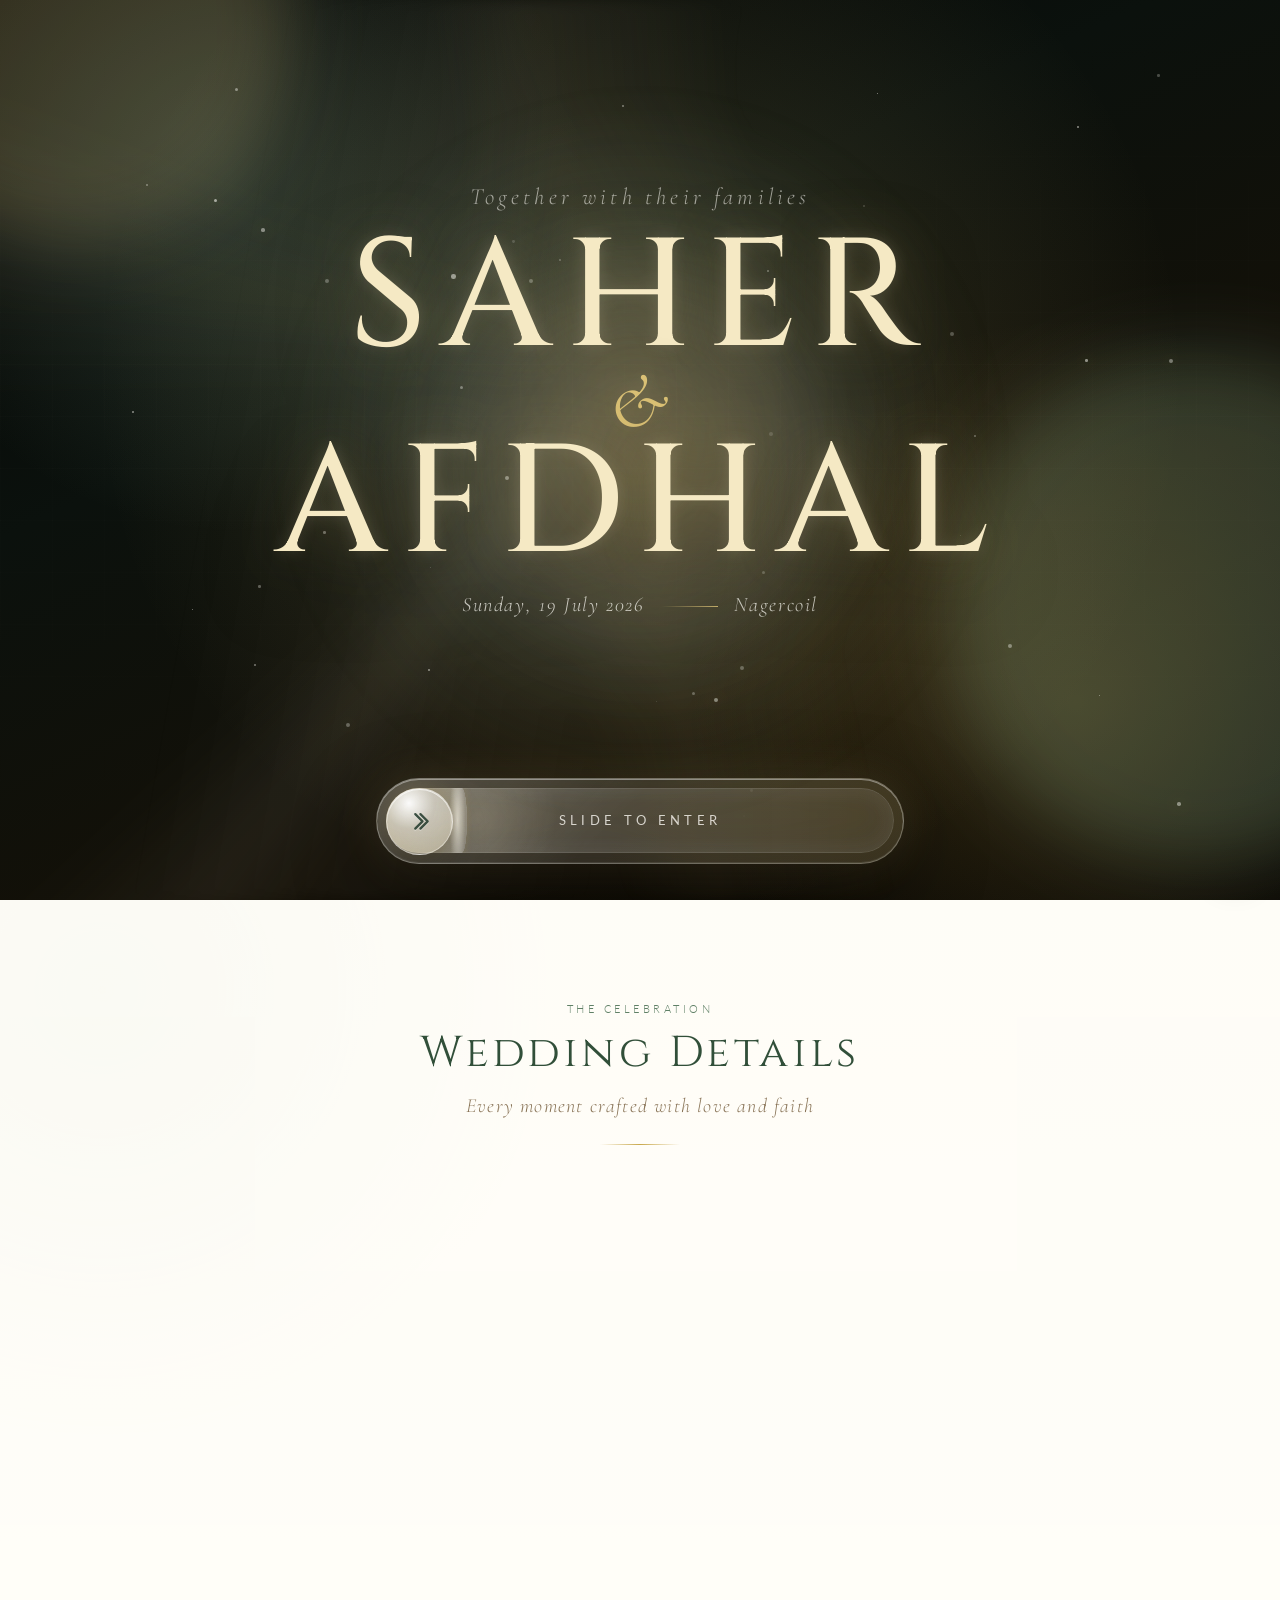
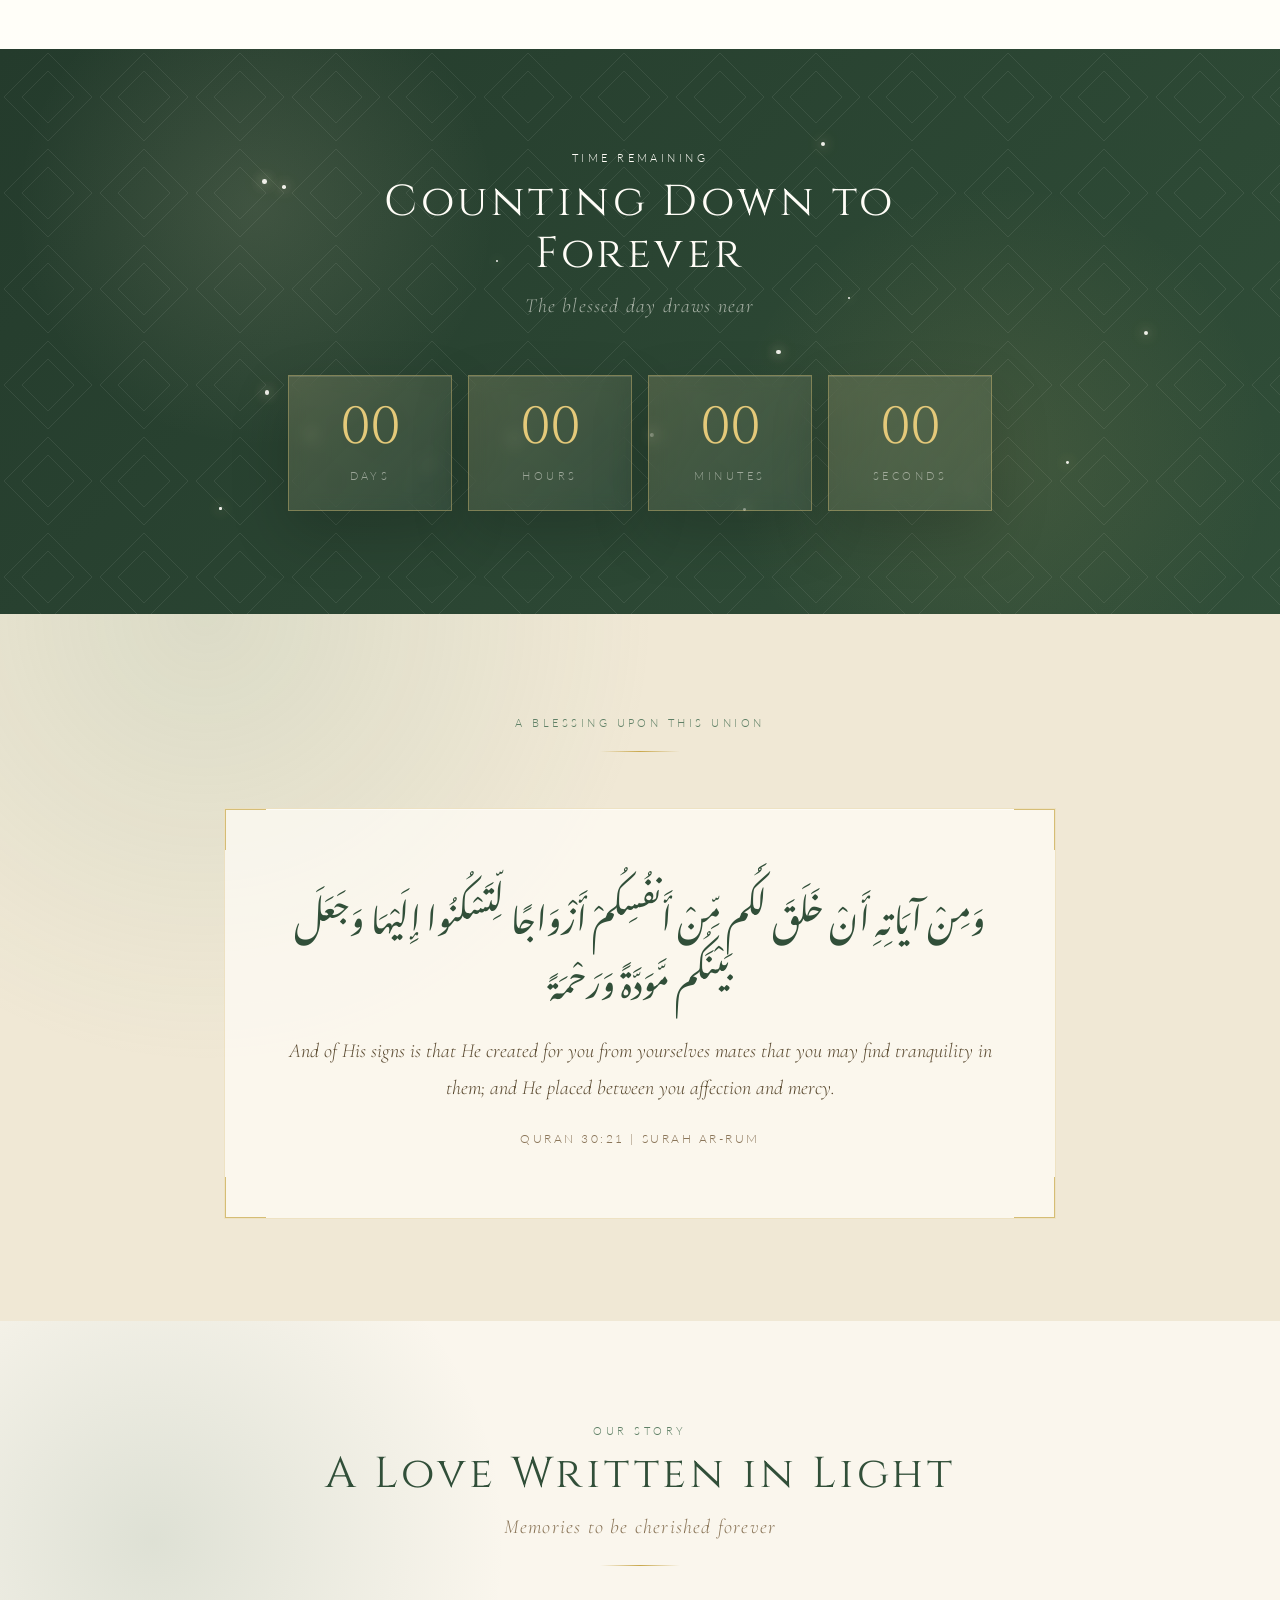
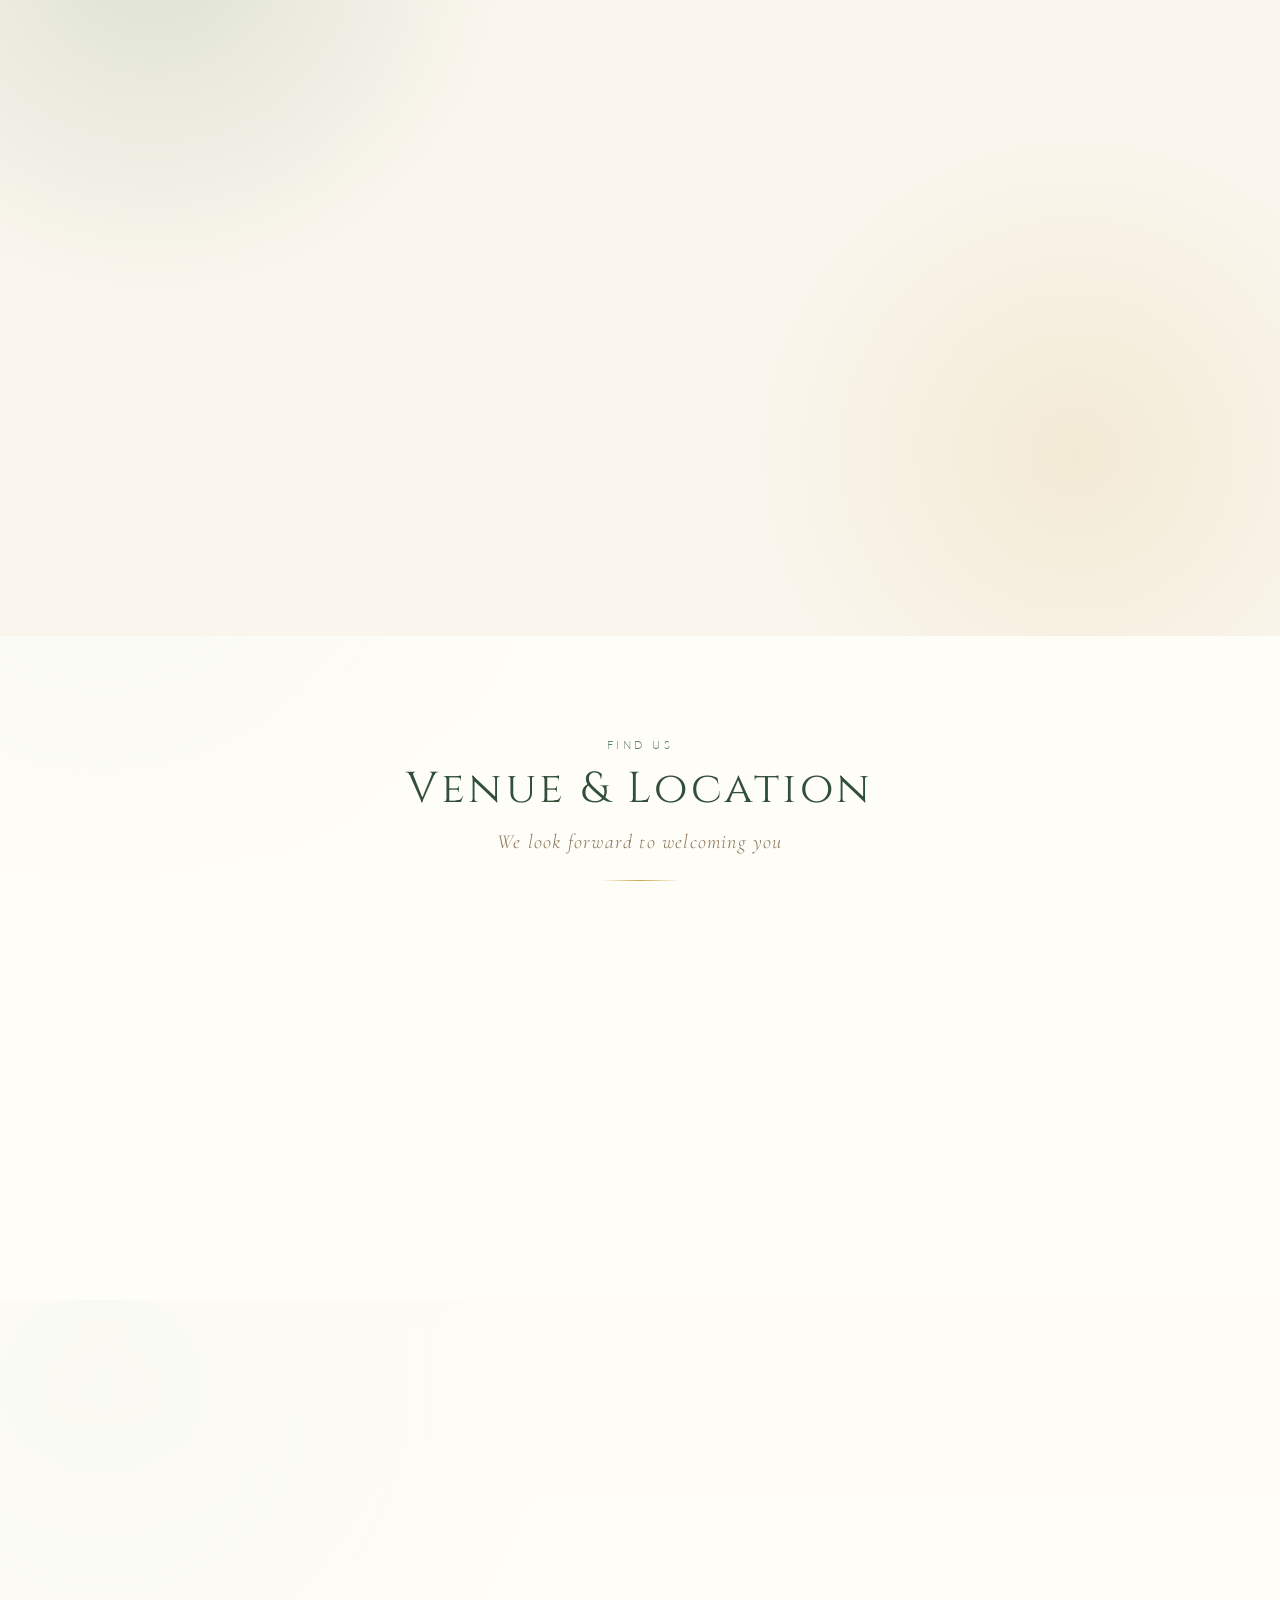
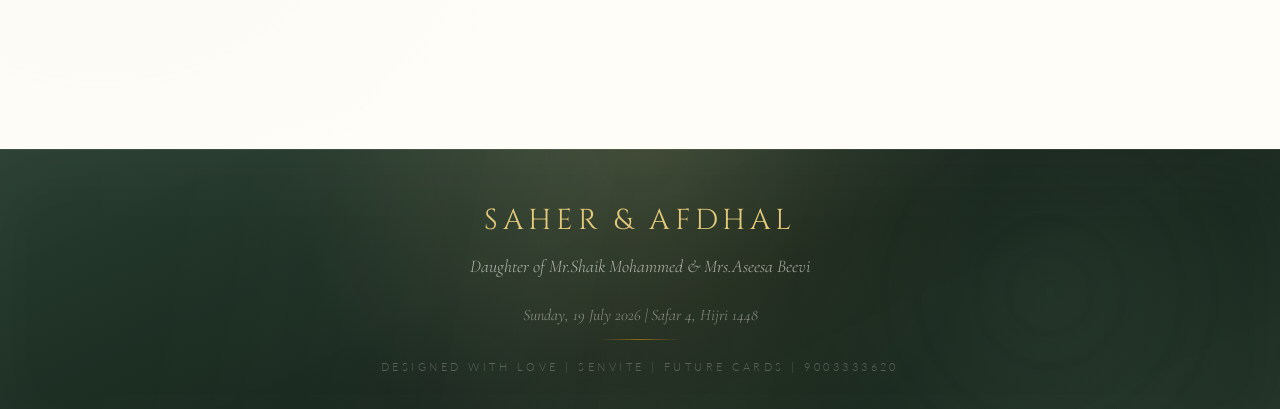
==== index.html @ c100f008 "Reorder names in the wedding announcement" ====
<!DOCTYPE html>
<html lang="en">
<head>
  <meta charset="UTF-8">
  <meta name="viewport" content="width=device-width, initial-scale=1.0">
  <meta name="description" content="Afdhal and Saher wedding invitation">
  <title>Afdhal &amp; Saher | Wedding Invitation</title>
  <link rel="preconnect" href="https://fonts.googleapis.com">
  <link rel="preconnect" href="https://fonts.gstatic.com" crossorigin>
  <link href="https://fonts.googleapis.com/css2?family=Cinzel:wght@400;500;600&family=Cormorant+Garamond:ital,wght@0,400;0,500;1,400&family=Lato:wght@300;400;700&display=swap" rel="stylesheet">
  <link href="https://fonts.googleapis.com/css2?family=Noto+Nastaliq+Urdu:wght@400;700&display=swap" rel="stylesheet">
  <link href="https://fonts.googleapis.com/css2?family=Aref+Ruqaa:wght@400;700&display=swap" rel="stylesheet">
  <link rel="stylesheet" href="css/main.css">
  <link rel="stylesheet" href="css/animations.css">
  <link rel="stylesheet" href="css/responsive.css">
</head>
<body>
  <section class="mobile-unlock" id="mobile-unlock" aria-label="Cinematic invitation intro">
    <div class="unlock-aurora" aria-hidden="true">
      <span class="unlock-glow glow-one"></span>
      <span class="unlock-glow glow-two"></span>
      <span class="unlock-glow glow-three"></span>
    </div>
    <div class="unlock-rays" aria-hidden="true"></div>
    <div class="unlock-particles" id="unlock-particles" aria-hidden="true"></div>
    <div class="unlock-ripple" aria-hidden="true"></div>

    <div class="unlock-hero">
      <p class="unlock-subtitle">Together with their families</p>
      <h1 class="unlock-names" aria-label="Afdhal and Saher">
        <span>SAHER</span>
        <em>&amp;</em>
        <span>AFDHAL</span>
      </h1>
      <div class="unlock-meta">
        <span>Sunday, 19 July 2026</span>
        <span>Nagercoil</span>
      </div>
    </div>

    <div class="unlock-panel">
      <div class="unlock-slider" id="unlock-slider">
        <div class="unlock-track" aria-hidden="true">
          <span class="unlock-fill" id="unlock-fill"></span>
          <span class="unlock-label">Slide to Enter</span>
          <span class="unlock-shine"></span>
        </div>
        <button class="unlock-handle" id="unlock-handle" type="button" aria-label="Slide to enter">
          <svg viewBox="0 0 24 24" fill="none" aria-hidden="true">
            <path d="M8 5l7 7-7 7"/>
            <path d="M13 5l7 7-7 7"/>
          </svg>
        </button>
      </div>
    </div>
  </section>

  <div id="progress" aria-hidden="true"></div>

  <nav class="site-nav" id="nav" aria-label="Primary navigation">
    <a class="nav-brand" href="#hero" aria-label="Afdhal and Saher home">A &amp; S</a>
    <ul class="nav-links" id="nav-links">
      <li><a href="#details">Details</a></li>
      <li><a href="#countdown">Countdown</a></li>
      <li><a href="#verse">Blessing</a></li>
      <li><a href="#story">Story</a></li>
      <li><a href="#location">Location</a></li>
    </ul>
    <button class="nav-toggle" id="nav-toggle" type="button" aria-label="Open menu" aria-controls="nav-links" aria-expanded="false">
      <span></span><span></span><span></span>
    </button>
  </nav>

  <main>
    <section class="hero" id="hero">
      <div class="hero-bg" aria-hidden="true">
        <div class="watercolor wash-a"></div>
        <div class="watercolor wash-b"></div>
        <div class="watercolor wash-c"></div>
        <div class="watercolor wash-d"></div>
        <div class="pattern-layer"></div>
        <!-- Add a subtle Madina/mosque skyline PNG at this path. Transparent or softly faded artwork works best. -->
        <div class="mosque-layer" data-parallax="0.14"></div>
        <div class="mist-layer"></div>
      </div>

      <div class="hero-calligraphy" id="arabic-bg" aria-hidden="true">
       أفضال<br>ساهر
      </div>

      <div class="floating-lanterns" aria-hidden="true">
        <!-- Replace these placeholder paths with realistic transparent PNG lantern assets. -->
        <span class="lantern-shell lantern-one"><span class="lantern"></span></span>
        <span class="lantern-shell lantern-two"><span class="lantern"></span></span>
        <span class="lantern-shell lantern-three"><span class="lantern"></span></span>
        <span class="lantern-shell lantern-four"><span class="lantern"></span></span>
      </div>

      <div class="hero-content reveal-on-load">
        <p class="bismillah">بِسْمِ اللَّهِ الرَّحْمَٰنِ الرَّحِيمِ</p>
        <p class="bismillah-eng">In the Name of Allah, the Most Gracious, the Most Merciful</p>

        <p class="hero-invite">Join us in celebrating our wedding</p>
        <div class="gold-line"><span>✦</span></div>

        <h1 class="hero-name">
          <span>SAHER</span>
          <em>&amp;</em>
          <span>AFDHAL</span>
        </h1>

        <div class="hero-date-block">
          <p>Sunday, 19 July 2026</p>
          <small>Safar 4, Hijri 1448</small>
        </div>
      </div>

      <button class="scroll-indicator" type="button" data-scroll-target="#details" aria-label="Scroll to wedding details">
        <span class="scroll-mouse"><span></span></span>
        <span class="scroll-text">scroll</span>
      </button>
    </section>

    <section class="section details-section" id="details">
      <div class="section-inner details-inner">
        <span class="section-tag">The Celebration</span>
        <h2 class="section-title">Wedding Details</h2>
        <p class="section-sub">Every moment crafted with love and faith</p>
        <div class="divider-gold"></div>

        <div class="detail-cards">
          <article class="detail-card reveal">
            <div class="detail-icon" aria-hidden="true">
              <svg viewBox="0 0 24 24" fill="none"><rect x="3" y="4" width="18" height="18" rx="2"/><line x1="16" y1="2" x2="16" y2="6"/><line x1="8" y1="2" x2="8" y2="6"/><line x1="3" y1="10" x2="21" y2="10"/></svg>
            </div>
            <p class="detail-label">Date</p>
            <h3>Sunday, 19 July 2026</h3>
            <p>Safar 4, Hijri 1448</p>
          </article>

          <article class="detail-card reveal">
            <div class="detail-icon" aria-hidden="true">
              <svg viewBox="0 0 24 24" fill="none"><circle cx="12" cy="12" r="10"/><polyline points="12 6 12 12 16 14"/></svg>
            </div>
            <p class="detail-label">Nikkah Ceremony</p>
            <h3>11:30 AM to 12:30 PM</h3>
            <p>Vandal Jummah Masjid<br>North Soorankudy</p>
          </article>

          <article class="detail-card reveal">
            <div class="detail-icon" aria-hidden="true">
              <svg viewBox="0 0 24 24" fill="none"><path d="M4 19h16"/><path d="M6 19v-7a6 6 0 0 1 12 0v7"/><path d="M9 19v-5h6v5"/><path d="M12 3v3"/></svg>
            </div>
            <p class="detail-label">Wedding Feast</p>
            <h3>Following the Nikkah</h3>
            <p>Bawakasim Waliyullah Community Hall<br>Elankadai, Kottar, Nagercoil</p>
          </article>
        </div>
      </div>
    </section>

    <section class="countdown-section" id="countdown">
      <div class="section-inner countdown-inner">
        <span class="section-tag section-tag-light">Time Remaining</span>
        <h2 class="section-title section-title-light">Counting Down to Forever</h2>
        <p class="section-sub section-sub-light">The blessed day draws near</p>
        <div class="countdown-grid" aria-live="polite">
          <div class="countdown-unit"><span class="count-num" id="cd-days">00</span><span class="count-label">Days</span></div>
          <div class="countdown-unit"><span class="count-num" id="cd-hours">00</span><span class="count-label">Hours</span></div>
          <div class="countdown-unit"><span class="count-num" id="cd-mins">00</span><span class="count-label">Minutes</span></div>
          <div class="countdown-unit"><span class="count-num" id="cd-secs">00</span><span class="count-label">Seconds</span></div>
        </div>
      </div>
    </section>

    <section class="section verse-section" id="verse">
      <div class="section-inner verse-inner">
        <span class="section-tag">A Blessing Upon This Union</span>
        <div class="divider-gold"></div>
        <blockquote class="verse-frame reveal">
          <span class="corner corner-tr"></span>
          <span class="corner corner-bl"></span>
          <p class="verse-arabic">وَمِنْ آيَاتِهِ أَنْ خَلَقَ لَكُم مِّنْ أَنفُسِكُمْ أَزْوَاجًا لِّتَسْكُنُوا إِلَيْهَا وَجَعَلَ بَيْنَكُم مَّوَدَّةً وَرَحْمَةً</p>
          <p class="verse-trans">And of His signs is that He created for you from yourselves mates that you may find tranquility in them; and He placed between you affection and mercy.</p>
          <cite>Quran 30:21 | Surah Ar-Rum</cite>
        </blockquote>
      </div>
    </section>

    <section class="section story-section" id="story">
      <div class="story-bg" aria-hidden="true"></div>
      <div class="section-inner story-inner">
        <span class="section-tag">Our Story</span>
        <h2 class="section-title">A Love Written in Light</h2>
        <p class="section-sub">Memories to be cherished forever</p>
        <div class="divider-gold"></div>

        <div class="story-copy reveal">
          <p class="story-lead">With gratitude to Allah, two families gather around a promise made with tenderness, faith, and quiet joy.</p>
          <p>Every prayer, every shared smile, and every blessing has led to this day. We invite you to witness the beginning of a new chapter for Afdhal and Saher, surrounded by the people whose presence makes the celebration complete.</p>
          <p class="story-quote">May this union be filled with barakah, mercy, companionship, and a love that grows softer and stronger with time.</p>
        </div>
      </div>
    </section>

    <section class="section location-section" id="location">
      <div class="section-inner location-inner">
        <span class="section-tag">Find Us</span>
        <h2 class="section-title">Venue &amp; Location</h2>
        <p class="section-sub">We look forward to welcoming you</p>
        <div class="divider-gold"></div>

        <div class="location-cards">
          <article class="loc-card reveal">
            <span>01</span>
            <h3>Nikkah Ceremony</h3>
            <p>Vandal Jummah Masjid<br>North Soorankudy</p>
            <a class="luxury-link" href="https://maps.app.goo.gl/Fu7reGCavdqKvELa7" target="_blank" rel="noreferrer">Get Directions</a>
          </article>
          <article class="loc-card reveal">
            <span>02</span>
            <h3>Wedding Feast</h3>
            <p>Bawakasim Waliyullah Community Hall<br>Elankadai, Kottar, Nagercoil</p>
            <a class="luxury-link" href="https://maps.app.goo.gl/wuPs4eBbfycuxSdr9" target="_blank" rel="noreferrer">Get Directions</a>
          </article>
        </div>

        <div class="map-wrap reveal">
          <iframe src="https://www.google.com/maps/embed?pb=!1m18!1m12!1m3!1d3949.401475493828!2d77.4443843!3d8.162244!2m3!1f0!2f0!3f0!3m2!1i1024!2i768!4f13.1!3m3!1m2!1s0x3b04f10c89816d77%3A0x3e15342ee7b53de5!2sBava%20Kasim%20Waliyullah%20Community%20Hall!5e0!3m2!1sen!2sin!4v1778334446871!5m2!1sen!2sin" loading="lazy" allowfullscreen referrerpolicy="no-referrer-when-downgrade" title="Bava Kasim Waliyullah Community Hall map"></iframe>
        </div>
      </div>
    </section>

  </main>

  <footer class="site-footer">
    <div class="footer-names">SAHER &amp; AFDHAL</div>
    <p class="footer-parent-names">
      Daughter of Mr.Shaik Mohammed &amp; Mrs.Aseesa Beevi
    </p>
    <div class="footer-date">Sunday, 19 July 2026 | Safar 4, Hijri 1448</div>

    <div class="footer-divider"></div>
    <div class="footer-copy">Designed with love | Senvite | Future Cards | 9003333620</div>
  </footer>

  <button id="music-btn" type="button" title="Toggle ambient music" aria-label="Toggle ambient music">
    <svg id="music-icon" viewBox="0 0 24 24" fill="none" stroke-width="1.5" stroke-linecap="round" stroke-linejoin="round" aria-hidden="true">
      <path d="M9 18V5l12-2v13"/><circle cx="6" cy="18" r="3"/><circle cx="18" cy="16" r="3"/>
    </svg>
  </button>
  <audio id="introAudio" preload="auto">
    <source src="assets/audio/intro-music.mp3" type="audio/mpeg">
  </audio>

  <script src="js/countdown.js" defer></script>
  <script src="js/animations.js" defer></script>
  <script src="js/main.js" defer></script>
</body>
</html>
---- css/main.css ----
:root {
  --sage-950: #243b2c;
  --sage-900: #314f39;
  --sage-800: #3f6147;
  --sage-700: #5f8066;
  --sage-500: #88a98f;
  --sage-200: #d8e4d6;
  --ivory-50: #fffdf7;
  --ivory-100: #faf6ed;
  --ivory-200: #f0e8d5;
  --gold-700: #8b6914;
  --gold-500: #c9a84c;
  --gold-300: #e4c97a;
  --gold-100: #f5e9c4;
  --ink-900: #2c2416;
  --ink-700: #5a4a30;
  --ink-500: #8a7558;
  --white: #fffef9;
  --font-display: "Cinzel", serif;
  --font-serif: "Cormorant Garamond", serif;
  --font-body: "Lato", sans-serif;
  --font-arabic: "Noto Nastaliq Urdu", serif;
  --shadow-soft: 0 22px 70px rgba(49, 79, 57, 0.12);
  --shadow-gold: 0 18px 50px rgba(201, 168, 76, 0.16);
  --ease-luxury: cubic-bezier(0.19, 1, 0.22, 1);
  --section-pad: clamp(4.5rem, 8vw, 7rem);
}

*,
*::before,
*::after {
  box-sizing: border-box;
}

html {
  scroll-behavior: smooth;
  font-size: 16px;
}

body {
  margin: 0;
  overflow-x: hidden;
  background:
    radial-gradient(circle at 8% 10%, rgba(136, 169, 143, 0.22), transparent 28rem),
    linear-gradient(180deg, var(--ivory-100), var(--ivory-50));
  color: var(--ink-900);
  font-family: var(--font-body);
  font-weight: 300;
  text-rendering: optimizeLegibility;
}

body.nav-open {
  overflow: hidden;
}

body.unlock-active {
  height: 100dvh;
  overflow: hidden;
}

body.unlock-revealed main,
body.unlock-revealed .site-nav,
body.unlock-revealed .site-footer,
body.unlock-revealed #music-btn {
  animation: siteCinematicReveal 1.18s var(--ease-luxury) both;
}

img,
svg {
  display: block;
}

a {
  color: inherit;
}

button,
input,
textarea {
  font: inherit;
}

button {
  cursor: pointer;
}

.mobile-unlock {
  --unlock-progress: 0;
  --unlock-x: 0px;
  --unlock-lift: 0px;
  position: fixed;
  inset: 0;
  z-index: 12000;
  display: grid;
  min-height: 100svh;
  min-height: 100dvh;
  padding: max(2rem, env(safe-area-inset-top)) clamp(1rem, 4vw, 4rem) max(1.4rem, env(safe-area-inset-bottom));
  place-items: center;
  overflow: hidden;
  background:
    radial-gradient(circle at 50% 42%, rgba(228, 201, 122, 0.18), transparent min(34rem, 68vw)),
    radial-gradient(circle at 18% 20%, rgba(136, 169, 143, 0.24), transparent 22rem),
    radial-gradient(circle at 84% 78%, rgba(201, 168, 76, 0.2), transparent 24rem),
    linear-gradient(155deg, #030403 0%, #0b110d 36%, #141007 68%, #030302 100%);
  color: var(--white);
  isolation: isolate;
  opacity: 1;
  touch-action: none;
  visibility: visible;
  transition: opacity 0.95s var(--ease-luxury), visibility 0.95s var(--ease-luxury), transform 1.1s var(--ease-luxury), filter 1.1s var(--ease-luxury);
}

.mobile-unlock.is-active {
  opacity: 1;
  visibility: visible;
}

.mobile-unlock.is-leaving {
  opacity: 0;
  filter: blur(16px) brightness(1.35);
  visibility: hidden;
  transform: scale(1.08);
}

.mobile-unlock::before {
  position: absolute;
  inset: 0;
  z-index: -1;
  content: "";
  background:
    linear-gradient(100deg, transparent 0 18%, rgba(255, 255, 255, 0.08) 36%, transparent 54%),
    linear-gradient(78deg, transparent 0 42%, rgba(228, 201, 122, 0.12) 49%, transparent 62%),
    radial-gradient(circle at 50% 45%, rgba(255, 253, 247, 0.13), transparent 20rem);
  filter: blur(7px);
  opacity: calc(0.45 + (var(--unlock-progress) * 0.32));
  transform: translate3d(calc(var(--unlock-progress) * -2rem), calc(var(--unlock-progress) * 1rem), 0) scale(calc(1 + var(--unlock-progress) * 0.045));
}

.mobile-unlock::after {
  position: absolute;
  inset: 0;
  z-index: -1;
  content: "";
  background-image:
    linear-gradient(rgba(255, 253, 247, 0.035) 1px, transparent 1px),
    linear-gradient(90deg, rgba(255, 253, 247, 0.03) 1px, transparent 1px);
  background-size: 3.25rem 3.25rem;
  mask-image: linear-gradient(180deg, rgba(0, 0, 0, 0.2), #000 44%, rgba(0, 0, 0, 0.1));
  opacity: 0.42;
}

.unlock-aurora,
.unlock-particles,
.unlock-rays,
.unlock-ripple {
  position: absolute;
  inset: 0;
  pointer-events: none;
}

.unlock-rays {
  z-index: -1;
  opacity: calc(0.42 + var(--unlock-progress) * 0.28);
  background:
    conic-gradient(from 196deg at 50% 42%, transparent 0 16deg, rgba(245, 233, 196, 0.13) 23deg, transparent 32deg 72deg, rgba(228, 201, 122, 0.09) 84deg, transparent 96deg 360deg);
  filter: blur(14px);
  mix-blend-mode: screen;
  transform: translate3d(0, calc(var(--unlock-progress) * -0.75rem), 0) scale(1.24);
}

.unlock-glow {
  position: absolute;
  display: block;
  border-radius: 999px;
  filter: blur(34px);
  mix-blend-mode: screen;
  opacity: 0.72;
  will-change: transform, opacity;
}

.glow-one {
  top: -12rem;
  left: -9rem;
  width: clamp(19rem, 34vw, 32rem);
  height: clamp(19rem, 34vw, 32rem);
  background: rgba(228, 201, 122, 0.28);
  transform: translate3d(calc(var(--unlock-progress) * 4rem), calc(var(--unlock-progress) * 2rem), 0);
}

.glow-two {
  right: -11rem;
  bottom: 4%;
  width: clamp(22rem, 40vw, 38rem);
  height: clamp(22rem, 40vw, 38rem);
  background: rgba(95, 128, 102, 0.42);
  transform: translate3d(calc(var(--unlock-progress) * -4.4rem), calc(var(--unlock-progress) * -1.8rem), 0);
}

.glow-three {
  top: 30%;
  left: 50%;
  width: clamp(18rem, 30vw, 31rem);
  height: clamp(18rem, 30vw, 31rem);
  background: rgba(255, 253, 247, 0.1);
  transform: translate3d(calc(-50% + var(--unlock-progress) * -1rem), calc(var(--unlock-progress) * 1.4rem), 0) scale(calc(1 + var(--unlock-progress) * 0.26));
}

.unlock-particle {
  position: absolute;
  left: var(--px);
  top: var(--py);
  width: var(--ps);
  height: var(--ps);
  border-radius: 50%;
  background: rgba(255, 253, 247, 0.72);
  box-shadow: 0 0 16px rgba(228, 201, 122, 0.62);
  opacity: var(--po);
  transform: translate3d(calc(var(--unlock-progress) * var(--pd)), calc(var(--unlock-progress) * -1.35rem), 0);
  will-change: transform, opacity;
}

.unlock-hero {
  position: relative;
  z-index: 2;
  display: grid;
  width: min(100%, 72rem);
  justify-items: center;
  gap: clamp(0.85rem, 1.8vw, 1.4rem);
  padding-bottom: clamp(5.8rem, 12vh, 8.5rem);
  text-align: center;
  transform: translate3d(0, calc(var(--unlock-progress) * -0.55rem), 0);
  animation: unlockHeroFloat 7s ease-in-out 1.4s infinite;
}

.unlock-hero::before {
  position: absolute;
  top: 50%;
  left: 50%;
  z-index: -1;
  width: min(46rem, 88vw);
  height: min(46rem, 88vw);
  content: "";
  border-radius: 50%;
  background: radial-gradient(circle, rgba(228, 201, 122, 0.2), rgba(136, 169, 143, 0.09) 38%, transparent 69%);
  filter: blur(20px);
  transform: translate3d(-50%, -50%, 0) scale(calc(1 + var(--unlock-progress) * 0.18));
}

.unlock-subtitle {
  margin: 0;
  color: rgba(255, 253, 247, 0.56);
  font-family: var(--font-serif);
  font-size: clamp(1rem, 2.2vw, 1.45rem);
  font-style: italic;
  letter-spacing: 0.18em;
  line-height: 1.4;
  opacity: 0;
  animation: unlockFadeUp 1.2s var(--ease-luxury) 0.28s forwards;
}

.unlock-names {
  position: relative;
  display: grid;
  gap: clamp(0.04rem, 0.6vw, 0.45rem);
  margin: 0;
  color: var(--gold-100);
  font-family: var(--font-display);
  font-size: clamp(3.4rem, 12vw, 10.6rem);
  font-weight: 500;
  letter-spacing: clamp(0.08em, 1.1vw, 0.18em);
  line-height: 0.82;
  text-shadow:
    0 0 16px rgba(245, 233, 196, 0.16),
    0 0 54px rgba(228, 201, 122, 0.28),
    0 28px 78px rgba(0, 0, 0, 0.52);
  opacity: 0;
  transform: translate3d(0, 1.8rem, 0) scale(0.98);
  animation: unlockNamesReveal 1.45s var(--ease-luxury) 0.46s forwards;
}

.unlock-names::after {
  position: absolute;
  inset: -0.16em -0.24em;
  content: "";
  background: linear-gradient(105deg, transparent 20%, rgba(255, 255, 255, 0.5) 43%, rgba(228, 201, 122, 0.3) 50%, transparent 68%);
  mix-blend-mode: screen;
  opacity: 0;
  transform: translateX(-46%);
  animation: unlockNameShimmer 5.8s ease-in-out 1.9s infinite;
  pointer-events: none;
}

.unlock-names span,
.unlock-names em {
  display: block;
}

.unlock-names em {
  color: rgba(228, 201, 122, 0.92);
  font-family: var(--font-serif);
  font-size: clamp(2.2rem, 6vw, 6rem);
  font-style: italic;
  font-weight: 400;
  letter-spacing: 0.03em;
  line-height: 0.85;
}

.unlock-meta {
  display: flex;
  flex-wrap: wrap;
  justify-content: center;
  gap: 0.5rem 1rem;
  color: rgba(255, 253, 247, 0.72);
  font-family: var(--font-serif);
  font-size: clamp(1rem, 2vw, 1.28rem);
  font-style: italic;
  letter-spacing: 0.08em;
  line-height: 1.5;
  opacity: 0;
  animation: unlockFadeUp 1.25s var(--ease-luxury) 0.78s forwards;
}

.unlock-meta span + span::before {
  content: "";
  display: inline-block;
  width: 3.6rem;
  height: 1px;
  margin-right: 1rem;
  vertical-align: middle;
  background: linear-gradient(90deg, transparent, rgba(228, 201, 122, 0.78));
}

.unlock-panel {
  position: absolute;
  right: clamp(1rem, 4vw, 3rem);
  bottom: max(clamp(1.25rem, 4vh, 2.6rem), env(safe-area-inset-bottom));
  left: clamp(1rem, 4vw, 3rem);
  display: grid;
  justify-items: center;
  gap: 0.85rem;
  transform: translate3d(0, calc(var(--unlock-progress) * -0.5rem), 0);
}

.unlock-slider {
  position: relative;
  width: min(31rem, 100%);
  height: clamp(4.45rem, 8vw, 5.35rem);
  padding: clamp(0.42rem, 0.9vw, 0.58rem);
  border: 1px solid rgba(255, 253, 247, 0.28);
  border-radius: 999px;
  background:
    linear-gradient(135deg, rgba(255, 255, 255, 0.2), rgba(255, 255, 255, 0.055) 46%, rgba(228, 201, 122, 0.08)),
    rgba(255, 255, 255, 0.075);
  box-shadow:
    0 26px 86px rgba(0, 0, 0, 0.45),
    0 0 48px rgba(228, 201, 122, calc(0.16 + var(--unlock-progress) * 0.3)),
    inset 0 1px 0 rgba(255, 255, 255, 0.42),
    inset 0 -1px 0 rgba(255, 255, 255, 0.09);
  -webkit-backdrop-filter: blur(22px) saturate(1.65);
  backdrop-filter: blur(22px) saturate(1.65);
  animation: unlockBreath 3.8s ease-in-out infinite;
  touch-action: none;
  user-select: none;
  contain: layout paint;
  opacity: 0;
  transform: translate3d(0, 1.2rem, 0);
  animation-name: unlockFadeUp, unlockBreath;
  animation-duration: 1.2s, 3.8s;
  animation-timing-function: var(--ease-luxury), ease-in-out;
  animation-delay: 1.05s, 2.2s;
  animation-fill-mode: forwards, none;
  animation-iteration-count: 1, infinite;
}

.unlock-slider.is-dragging {
  animation-play-state: paused;
  box-shadow:
    0 22px 64px rgba(0, 0, 0, 0.36),
    0 0 34px rgba(228, 201, 122, 0.26),
    inset 0 1px 0 rgba(255, 255, 255, 0.38);
  transform: translate3d(0, 0, 0) scale(1.018);
}

.unlock-track,
.unlock-fill,
.unlock-label,
.unlock-shine {
  border-radius: inherit;
  pointer-events: none;
}

.unlock-track {
  position: absolute;
  inset: clamp(0.42rem, 0.9vw, 0.58rem);
  overflow: hidden;
  background:
    linear-gradient(90deg, rgba(255, 253, 247, 0.13), rgba(255, 253, 247, 0.025)),
    radial-gradient(circle at 18% 50%, rgba(245, 233, 196, 0.16), transparent 5rem),
    rgba(255, 255, 255, 0.04);
}

.unlock-track::after {
  position: absolute;
  inset: 0;
  content: "";
  border: 1px solid rgba(255, 255, 255, 0.12);
  border-radius: inherit;
  box-shadow: inset 0 0 22px rgba(255, 255, 255, 0.07);
}

.unlock-fill {
  position: absolute;
  inset: 0;
  background:
    linear-gradient(90deg, rgba(228, 201, 122, 0.3), rgba(255, 253, 247, 0.22)),
    radial-gradient(circle at 88% 50%, rgba(255, 253, 247, 0.75), transparent 3.2rem);
  box-shadow: 0 0 44px rgba(228, 201, 122, 0.24);
  transform: scaleX(calc(0.16 + var(--unlock-progress) * 0.84));
  transform-origin: left center;
  will-change: transform;
}

.unlock-label {
  position: absolute;
  inset: 0;
  display: grid;
  place-items: center;
  color: rgba(255, 253, 247, calc(0.78 - var(--unlock-progress) * 0.5));
  font-size: clamp(0.72rem, 1.45vw, 0.84rem);
  font-weight: 400;
  letter-spacing: 0.32em;
  line-height: 1;
  text-transform: uppercase;
  text-shadow: 0 0 18px rgba(255, 253, 247, 0.18);
}

.unlock-shine {
  position: absolute;
  inset: 0;
  background: linear-gradient(105deg, transparent 0 26%, rgba(255, 255, 255, 0.34) 42%, transparent 58%);
  transform: translateX(-80%);
  animation: unlockShine 2.8s ease-in-out infinite;
}

.unlock-handle {
  position: relative;
  z-index: 2;
  display: grid;
  width: calc(clamp(4.45rem, 8vw, 5.35rem) - clamp(0.84rem, 1.8vw, 1.16rem));
  height: calc(clamp(4.45rem, 8vw, 5.35rem) - clamp(0.84rem, 1.8vw, 1.16rem));
  place-items: center;
  padding: 0;
  border: 1px solid rgba(255, 253, 247, 0.42);
  border-radius: 50%;
  background:
    radial-gradient(circle at 34% 22%, rgba(255, 255, 255, 0.96), rgba(255, 253, 247, 0.36) 38%, rgba(228, 201, 122, 0.18)),
    rgba(255, 255, 255, 0.22);
  box-shadow:
    0 14px 34px rgba(0, 0, 0, 0.3),
    0 0 24px rgba(228, 201, 122, calc(0.22 + var(--unlock-progress) * 0.35)),
    inset 0 1px 0 rgba(255, 255, 255, 0.7);
  transform: translate3d(var(--unlock-x), 0, 0) scale(calc(1 + var(--unlock-progress) * 0.045));
  transition: box-shadow 0.2s ease;
  will-change: transform;
}

.unlock-handle svg {
  width: 1.55rem;
  height: 1.55rem;
  stroke: rgba(36, 59, 44, 0.88);
  stroke-linecap: round;
  stroke-linejoin: round;
  stroke-width: 2.2;
  filter: drop-shadow(0 1px 0 rgba(255, 255, 255, 0.42));
  animation: unlockArrowPulse 1.45s ease-in-out infinite;
}

.unlock-slider.is-dragging .unlock-handle {
  box-shadow:
    0 18px 40px rgba(0, 0, 0, 0.34),
    0 0 34px rgba(245, 233, 196, 0.48),
    inset 0 1px 0 rgba(255, 255, 255, 0.76);
}

.unlock-ripple {
  opacity: 0;
  background:
    radial-gradient(circle at 50% 50%, rgba(255, 253, 247, 0.7), transparent 4rem),
    radial-gradient(circle at 50% 50%, transparent 0 7rem, rgba(245, 233, 196, 0.58) 7.2rem, transparent 18rem),
    linear-gradient(105deg, transparent 34%, rgba(255, 253, 247, 0.72), transparent 66%);
  transform: scale(0.52);
}

.mobile-unlock.is-unlocked .unlock-ripple {
  animation: unlockRipple 0.82s var(--ease-luxury) forwards;
}

.mobile-unlock.is-unlocked .unlock-particle {
  animation: unlockBurst 0.9s var(--ease-luxury) forwards;
}

.enter-confetti {
  position: fixed;
  inset: 0;
  z-index: 20000;
  pointer-events: none;
  overflow: hidden;
}

.enter-confetti span {
  position: absolute;
  left: 50%;
  top: 50%;
  width: var(--cw);
  height: var(--ch);
  border-radius: 999px;
  background: var(--cc);
  box-shadow: 0 0 18px rgba(228, 201, 122, 0.38);
  opacity: 0;
  transform: translate3d(-50%, -50%, 0) rotate(var(--cr));
  animation: enterConfettiPop 1.3s var(--ease-luxury) forwards;
}

.gold-line span {
  color: var(--gold-500);
}

.divider-gold,
.footer-divider {
  width: 5rem;
  height: 1px;
  margin-inline: auto;
  background: linear-gradient(90deg, transparent, var(--gold-500), transparent);
}

#progress {
  position: fixed;
  top: 0;
  left: 0;
  z-index: 1000;
  width: 0;
  height: 2px;
  background: linear-gradient(90deg, var(--sage-700), var(--gold-500));
  transform-origin: left center;
}

.site-nav {
  position: fixed;
  top: 0;
  left: 0;
  right: 0;
  z-index: 100;
  display: flex;
  align-items: center;
  justify-content: space-between;
  padding: 1rem clamp(1.25rem, 4vw, 3rem);
  transition: background 0.45s var(--ease-luxury), box-shadow 0.45s var(--ease-luxury), backdrop-filter 0.45s var(--ease-luxury);
}

.site-nav.scrolled,
.site-nav.menu-open {
  background: rgba(250, 246, 237, 0.9);
  box-shadow: 0 1px 28px rgba(44, 36, 22, 0.08);
  backdrop-filter: blur(16px);
}

.nav-brand {
  color: var(--sage-900);
  font-family: var(--font-display);
  font-size: 1rem;
  letter-spacing: 0.22em;
  text-decoration: none;
}

.nav-links {
  display: flex;
  gap: clamp(1.1rem, 2.5vw, 2rem);
  align-items: center;
  padding: 0;
  margin: 0;
  list-style: none;
}

.nav-links a {
  position: relative;
  color: var(--ink-700);
  font-size: 0.7rem;
  letter-spacing: 0.18em;
  text-decoration: none;
  text-transform: uppercase;
}

.nav-links a::after {
  position: absolute;
  left: 0;
  bottom: -0.45rem;
  width: 100%;
  height: 1px;
  content: "";
  background: var(--gold-500);
  transform: scaleX(0);
  transform-origin: right;
  transition: transform 0.45s var(--ease-luxury);
}

.nav-links a:hover::after,
.nav-links a:focus-visible::after {
  transform: scaleX(1);
  transform-origin: left;
}

.nav-toggle {
  display: none;
  width: 2.75rem;
  height: 2.75rem;
  place-content: center;
  gap: 0.32rem;
  padding: 0;
  border: 1px solid rgba(201, 168, 76, 0.35);
  border-radius: 50%;
  background: rgba(255, 253, 247, 0.72);
}

.nav-toggle span {
  display: block;
  width: 1.15rem;
  height: 1px;
  background: var(--sage-900);
  transition: transform 0.35s var(--ease-luxury), opacity 0.35s var(--ease-luxury);
}

.hero {
  position: relative;
  isolation: isolate;
  display: grid;
  min-height: 100svh;
  place-items: center;
  overflow: hidden;
  padding: 7.5rem 1.5rem 5.5rem;
  background: var(--ivory-100);
}

.hero::before {
  position: absolute;
  inset: clamp(0.75rem, 2vw, 1.25rem);
  z-index: 1;
  content: "";
  border: 1px solid rgba(201, 168, 76, 0.42);
  pointer-events: none;
}

.hero-calligraphy {
  top: clamp(3rem, 6vw, 5rem);
  right: clamp(1.5rem, 5vw, 4rem);
  z-index: -1;

  color: rgba(63, 97, 71, 0.13);

  direction: rtl;
  font-family: "Aref Ruqaa", serif;

  font-size: clamp(5rem, 14vw, 10rem);
  font-weight: 700;

  line-height: 0.85;
  letter-spacing: 0.02em;

  text-align: right;

  transform: rotate(-4deg);

  user-select: none;

  text-shadow:
    0 0 30px rgba(201, 168, 76, 0.08),
    0 10px 40px rgba(63, 97, 71, 0.08);
}

.hero-bg,
.watercolor,
.pattern-layer,
.mosque-layer,
.mist-layer,
.hero-calligraphy,
.floating-lanterns,
.story-bg {
  position: absolute;
  pointer-events: none;
}

.hero-bg {
  inset: 0;
  z-index: -3;
  overflow: hidden;
}

.watercolor {
  border-radius: 999px;
  filter: blur(42px);
  opacity: 0.34;
  z-index: 1;
  will-change: transform;
}

.wash-a {
  top: -8rem;
  left: -7rem;
  width: clamp(17rem, 35vw, 31rem);
  height: clamp(17rem, 35vw, 31rem);
  background: rgba(63, 97, 71, 0.58);
}

.wash-b {
  right: -8rem;
  bottom: -7rem;
  width: clamp(18rem, 38vw, 34rem);
  height: clamp(18rem, 38vw, 34rem);
  background: rgba(95, 128, 102, 0.38);
}

.wash-c {
  top: 22%;
  right: 5%;
  width: 17rem;
  height: 17rem;
  background: rgba(201, 168, 76, 0.16);
}

.wash-d {
  left: 8%;
  bottom: 7%;
  width: 20rem;
  height: 20rem;
  background: rgba(136, 169, 143, 0.28);
}

.pattern-layer {
  inset: 0;
  z-index: 4;
  opacity: 0.045;
  background-image: url("data:image/svg+xml,%3Csvg width='84' height='84' viewBox='0 0 84 84' xmlns='http://www.w3.org/2000/svg'%3E%3Cg fill='none' stroke='%23314f39' stroke-width='1'%3E%3Cpath d='M42 3l39 39-39 39L3 42z'/%3E%3Cpath d='M42 18l24 24-24 24-24-24z'/%3E%3C/g%3E%3C/svg%3E");
}

.mosque-layer {
  left: 50%;
  bottom: 0;
  z-index: 2;
  width: 100%;
  min-width: 80rem;
  height: 78%;
  background:
    radial-gradient(ellipse at 50% 66%, rgba(228, 201, 122, 0.22), transparent 38%),
    linear-gradient(180deg, rgba(250, 246, 237, 0.02) 0%, rgba(250, 246, 237, 0.12) 46%, rgba(250, 246, 237, 0.72) 84%, var(--ivory-100) 100%),
    url("../assets/images/mosque-bg.png") center bottom / cover no-repeat;
  filter: saturate(1.15) contrast(1.22) blur(0.1px);
  opacity: 0.58;
  transform: translate3d(-50%, 0, 0);
  will-change: transform;
}

.mosque-layer::before {
  position: absolute;
  left: 50%;
  bottom: 4%;
  z-index: -1;
  width: min(88rem, 112vw);
  height: 76%;
  content: "";
  background:
    radial-gradient(ellipse at 50% 58%, rgba(63, 97, 71, 0.42) 0 16%, transparent 17%),
    linear-gradient(90deg, transparent 0 5%, rgba(63, 97, 71, 0.2) 5% 8%, transparent 8% 24%, rgba(63, 97, 71, 0.28) 24% 27%, transparent 27% 44%, rgba(63, 97, 71, 0.34) 44% 56%, transparent 56% 73%, rgba(63, 97, 71, 0.28) 73% 76%, transparent 76% 92%, rgba(63, 97, 71, 0.2) 92% 95%, transparent 95%),
    linear-gradient(0deg, rgba(63, 97, 71, 0.28), rgba(63, 97, 71, 0.12) 62%, transparent 63%);
  filter: blur(12px);
  opacity: 0.78;
  transform: translateX(-50%);
}

.mosque-layer::after {
  position: absolute;
  inset: -8% -10% 0;
  z-index: 2;
  content: "";
  background:
    radial-gradient(ellipse at 50% 40%, transparent 0 38%, rgba(250, 246, 237, 0.18) 58%, rgba(250, 246, 237, 0.58) 100%),
    linear-gradient(90deg, var(--ivory-100), rgba(250, 246, 237, 0.18) 15%, transparent 34%, transparent 66%, rgba(250, 246, 237, 0.18) 85%, var(--ivory-100)),
    linear-gradient(0deg, var(--ivory-100), rgba(250, 246, 237, 0.72) 21%, rgba(250, 246, 237, 0.28) 56%, transparent);
}

.mist-layer {
  inset: 0;
  z-index: 3;
  background:
    radial-gradient(ellipse at 50% 54%, transparent 0 31%, rgba(250, 246, 237, 0.26) 59%, rgba(250, 246, 237, 0.7) 100%),
    linear-gradient(180deg, rgba(250, 246, 237, 0.82), rgba(250, 246, 237, 0.18) 34%, rgba(250, 246, 237, 0.32) 66%, var(--ivory-100));
}

.hero-calligraphy {
  top: clamp(4rem, 8vw, 6.5rem);
  right: clamp(1.25rem, 6vw, 5rem);
  z-index: -1;
  color: rgba(63, 97, 71, 0.16);
  direction: rtl;
  font-family: var(--font-arabic);
  font-size: clamp(4.5rem, 15vw, 12rem);
  font-weight: 700;
  line-height: 0.83;
  text-align: right;
  user-select: none;
}

.floating-lanterns {
  inset: 0;
  z-index: 1;
  overflow: hidden;
}

.lantern-shell {
  position: absolute;
  display: block;
  width: var(--size, 8rem);
  aspect-ratio: 0.58;
  opacity: 0;
  transform: translate3d(var(--rise-x, 0), 42vh, 0) scale(0.9);
  transform-origin: center bottom;
  will-change: transform, opacity;
}

.lantern {
  display: block;
  width: 100%;
  height: 100%;
  background-image: var(--lantern-image);
  background-repeat: no-repeat;
  background-position: center;
  background-size: contain;
  filter:
    drop-shadow(0 0 14px rgba(245, 233, 196, 0.72))
    drop-shadow(0 22px 42px rgba(44, 36, 22, 0.18))
    drop-shadow(0 0 44px rgba(228, 201, 122, 0.34))
    blur(var(--blur, 0));
  transform-origin: center center;
  will-change: transform;
}

.lantern::after {
  position: absolute;
  inset: 25% 15% 20%;
  content: "";
  border-radius: 50%;
  background:
    radial-gradient(circle, rgba(255, 247, 210, 0.78), rgba(228, 201, 122, 0.28) 44%, transparent 70%);
  filter: blur(18px);
  mix-blend-mode: screen;
}

.lantern-one {
  --lantern-image: url("../assets/images/lantern1.png");
  --size: clamp(7.5rem, 13vw, 12rem);
  --rest-y: 17vh;
  --rise-x: -1.8rem;
  --rest-x: 0;
  --rest-scale: 1;
  --rest-opacity: 0.92;
  --mid-opacity: 0.82;
  top: 13%;
  right: clamp(1.6rem, 5vw, 5.2rem);
}

.lantern-two {
  --lantern-image: url("../assets/images/lantern2.png");
  --size: clamp(5.8rem, 9vw, 8.4rem);
  --rest-y: 25vh;
  --rise-x: 1.4rem;
  --rest-x: 0;
  --rest-scale: 0.94;
  --rest-opacity: 0.68;
  --mid-opacity: 0.58;
  --blur: 0.55px;
  top: 33%;
  right: clamp(0.8rem, 2.8vw, 2.6rem);
}

.lantern-three {
  --lantern-image: url("../assets/images/lantern1.png");
  --size: clamp(6.5rem, 11vw, 10rem);
  --rest-y: 22vh;
  --rise-x: 1.8rem;
  --rest-x: 0;
  --rest-scale: 0.98;
  --rest-opacity: 0.76;
  --mid-opacity: 0.66;
  --blur: 0.35px;
  top: 26%;
  left: clamp(1rem, 4.8vw, 4.6rem);
}

.lantern-four {
  --lantern-image: url("../assets/images/lantern2.png");
  --size: clamp(4.8rem, 7.5vw, 7rem);
  --rest-y: 14vh;
  --rise-x: -1rem;
  --rest-x: 0;
  --rest-scale: 0.9;
  --rest-opacity: 0.54;
  --mid-opacity: 0.46;
  --blur: 0.9px;
  top: 48%;
  left: clamp(0.6rem, 2.8vw, 2.4rem);
}

.hero-content {
  position: relative;
  z-index: 3;
  width: min(100%, 47rem);
  text-align: center;
}

.bismillah {
  margin: 0 0 0.45rem;
  color: var(--sage-900);
  direction: rtl;
  font-family: var(--font-arabic);
  font-size: clamp(1.35rem, 3vw, 2rem);
}

.bismillah-eng {
  max-width: 36rem;
  margin: 0 auto clamp(2.5rem, 5vw, 4rem);
  color: var(--ink-700);
  font-family: var(--font-serif);
  font-size: clamp(1rem, 2vw, 1.25rem);
  font-style: italic;
  line-height: 1.6;
}

.hero-invite,
.section-tag,
.detail-label,
.count-label,
.footer-copy {
  font-size: 0.68rem;
  letter-spacing: 0.32em;
  text-transform: uppercase;
}

.hero-invite {
  margin: 0 0 1rem;
  color: var(--sage-900);
  font-weight: 400;
}

.gold-line {
  display: flex;
  align-items: center;
  justify-content: center;
  gap: 1rem;
  width: min(18rem, 65vw);
  margin: 0 auto clamp(1.4rem, 3vw, 2rem);
}

.gold-line::before,
.gold-line::after {
  flex: 1;
  height: 1px;
  content: "";
  background: linear-gradient(90deg, transparent, var(--gold-500), transparent);
}

.hero-name {
  display: grid;
  gap: 0.1rem;
  margin: 0;
  color: var(--sage-900);
  font-family: var(--font-display);
  font-size: clamp(3rem, 9vw, 6.8rem);
  font-weight: 400;
  letter-spacing: 0.01em;
  line-height: 0.98;
  text-shadow: 0 18px 44px rgba(63, 97, 71, 0.12);
}

.hero-name em {
  color: var(--gold-500);
  font-family: var(--font-serif);
  font-size: clamp(1.75rem, 5vw, 3.2rem);
  font-style: italic;
  letter-spacing: 0.02em;
}

.hero-date-block {
  width: min(34rem, 92vw);
  margin: clamp(1.75rem, 4vw, 3rem) auto 0;
  padding-top: 1.35rem;
  border-top: 1px solid rgba(201, 168, 76, 0.35);
  color: var(--ink-700);
  font-family: var(--font-serif);
}

.hero-date-block p,
.hero-date-block small {
  margin: 0;
}

.hero-date-block p {
  font-size: clamp(1.08rem, 2.4vw, 1.45rem);
  font-style: italic;
  letter-spacing: 0.12em;
}

.hero-date-block small {
  display: block;
  margin-top: 0.35rem;
  color: var(--ink-500);
  font-size: 0.86rem;
  letter-spacing: 0.08em;
}

.scroll-indicator {
  position: absolute;
  bottom: 2rem;
  left: 50%;
  display: grid;
  justify-items: center;
  gap: 0.55rem;
  padding: 0;
  border: 0;
  background: transparent;
  color: var(--ink-500);
  transform: translateX(-50%);
}

.scroll-mouse {
  display: grid;
  justify-content: center;
  width: 1.25rem;
  height: 2rem;
  padding-top: 0.4rem;
  border: 1px solid rgba(90, 74, 48, 0.5);
  border-radius: 99px;
}

.scroll-mouse span {
  width: 3px;
  height: 6px;
  border-radius: 99px;
  background: var(--gold-500);
}

.scroll-text {
  font-size: 0.58rem;
  letter-spacing: 0.28em;
  text-transform: uppercase;
}

.section {
  position: relative;
  padding: var(--section-pad) 1.5rem;
}

.section-inner {
  width: min(100%, 68.75rem);
  margin: 0 auto;
}

.section-tag {
  display: block;
  margin-bottom: 0.8rem;
  color: var(--sage-700);
  text-align: center;
}

.section-title {
  margin: 0;
  color: var(--sage-900);
  font-family: var(--font-display);
  font-size: clamp(1.8rem, 4vw, 2.7rem);
  font-weight: 400;
  letter-spacing: 0.08em;
  line-height: 1.2;
  text-align: center;
}

.section-sub {
  max-width: 38rem;
  margin: 0.6rem auto 0;
  color: var(--ink-500);
  font-family: var(--font-serif);
  font-size: clamp(1.05rem, 2vw, 1.25rem);
  font-style: italic;
  letter-spacing: 0.06em;
  line-height: 1.65;
  text-align: center;
}

.divider-gold {
  margin-top: 1.35rem;
  margin-bottom: clamp(2.25rem, 5vw, 3.5rem);
}

.section-tag-light,
.section-title-light {
  color: var(--ivory-50);
}

.section-sub-light {
  color: rgba(255, 253, 247, 0.58);
}

.details-section,
.location-section {
  background: rgba(255, 254, 249, 0.82);
}

.detail-cards,
.location-cards {
  display: grid;
  grid-template-columns: repeat(3, minmax(0, 1fr));
  gap: 1.25rem;
}

.detail-card,
.loc-card,
.verse-frame {
  position: relative;
  overflow: hidden;
  border: 1px solid rgba(201, 168, 76, 0.26);
  background: rgba(255, 253, 247, 0.72);
  box-shadow: 0 1px 0 rgba(255, 255, 255, 0.6) inset;
}

.detail-card {
  min-height: 18rem;
  padding: clamp(1.8rem, 3vw, 2.45rem);
  text-align: center;
  transition: transform 0.55s var(--ease-luxury), box-shadow 0.55s var(--ease-luxury), border-color 0.55s var(--ease-luxury);
}

.detail-card::before,
.loc-card::before {
  position: absolute;
  inset: 0;
  content: "";
  background: linear-gradient(135deg, rgba(201, 168, 76, 0.08), transparent 58%);
  pointer-events: none;
}

.detail-card:hover,
.loc-card:hover {
  border-color: rgba(201, 168, 76, 0.52);
  box-shadow: var(--shadow-soft);
  transform: translate3d(0, -0.35rem, 0);
}

.detail-icon {
  display: grid;
  width: 3.1rem;
  height: 3.1rem;
  margin: 0 auto 1.25rem;
  place-items: center;
  border: 1px solid rgba(201, 168, 76, 0.32);
  border-radius: 50%;
  background: var(--ivory-50);
}

.detail-icon svg {
  width: 1.35rem;
  height: 1.35rem;
  stroke: var(--gold-700);
  stroke-linecap: round;
  stroke-linejoin: round;
  stroke-width: 1.45;
}

.detail-label {
  margin: 0 0 0.8rem;
  color: var(--sage-700);
  font-weight: 400;
}

.detail-card h3,
.loc-card h3 {
  margin: 0 0 0.65rem;
  color: var(--sage-900);
  font-family: var(--font-display);
  font-size: 1.03rem;
  font-weight: 400;
  letter-spacing: 0.08em;
  line-height: 1.45;
}

.detail-card p:last-child,
.loc-card p {
  margin: 0;
  color: var(--ink-500);
  font-family: var(--font-serif);
  font-size: clamp(1.2rem, 2vw, 1.5rem);
  font-style: italic;
  line-height: 1.9;
  letter-spacing: 0.4px;
}

.countdown-section {
  position: relative;
  overflow: hidden;
  padding: var(--section-pad) 1.5rem;
  background:
    linear-gradient(135deg, rgba(36, 59, 44, 0.98), rgba(49, 79, 57, 0.96)),
    var(--sage-950);
}

.countdown-section::after {
  position: absolute;
  inset: 0;
  content: "";
  opacity: 0;
  background:
    radial-gradient(circle at 20% 28%, rgba(245, 233, 196, 0.12), transparent 15rem),
    radial-gradient(circle at 78% 72%, rgba(228, 201, 122, 0.11), transparent 17rem);
  transform: scale(1.08);
  transition: opacity 1.2s var(--ease-luxury), transform 1.2s var(--ease-luxury);
  pointer-events: none;
}

.countdown-section::before {
  position: absolute;
  inset: 0;
  content: "";
  opacity: 0.08;
  background-image: url("data:image/svg+xml,%3Csvg width='96' height='96' viewBox='0 0 96 96' xmlns='http://www.w3.org/2000/svg'%3E%3Cg fill='none' stroke='%23fffdf7' stroke-width='1'%3E%3Cpath d='M48 4l44 44-44 44L4 48z'/%3E%3Cpath d='M48 22l26 26-26 26-26-26z'/%3E%3C/g%3E%3C/svg%3E");
}

.countdown-inner {
  position: relative;
  z-index: 3;
  max-width: 44rem;
  text-align: center;
  opacity: 0;
  transform: translate3d(0, 2rem, 0) scale(0.985);
  transition: opacity 1s var(--ease-luxury), transform 1s var(--ease-luxury);
}

.countdown-grid {
  display: grid;
  grid-template-columns: repeat(4, minmax(0, 1fr));
  gap: 1rem;
  margin-top: clamp(2rem, 5vw, 3.25rem);
}

.countdown-unit {
  position: relative;
  overflow: hidden;
  min-height: 8.5rem;
  padding: 1.55rem 0.7rem;
  border: 1px solid rgba(228, 201, 122, 0.28);
  background: rgba(255, 253, 247, 0.055);
  backdrop-filter: blur(8px);
  opacity: 0;
  transform: translate3d(0, 1.2rem, 0) scale(0.96);
  transition: opacity 0.8s var(--ease-luxury), transform 0.8s var(--ease-luxury), border-color 0.8s var(--ease-luxury), box-shadow 0.8s var(--ease-luxury);
}

.countdown-unit::before {
  position: absolute;
  inset: 0;
  content: "";
  background: linear-gradient(135deg, rgba(228, 201, 122, 0.12), transparent);
}

.count-num {
  position: relative;
  display: block;
  margin-bottom: 0.7rem;
  color: var(--gold-300);
  font-family: var(--font-display);
  font-size: clamp(2rem, 5vw, 3.25rem);
  line-height: 1;
}

.countdown-section.in-view::after {
  opacity: 1;
  transform: scale(1);
}

.countdown-section.in-view .countdown-inner {
  opacity: 1;
  transform: translate3d(0, 0, 0) scale(1);
}

.countdown-section.in-view .countdown-unit {
  opacity: 1;
  border-color: rgba(228, 201, 122, 0.42);
  box-shadow:
    0 22px 58px rgba(0, 0, 0, 0.18),
    inset 0 1px 0 rgba(255, 255, 255, 0.13);
  transform: translate3d(0, 0, 0) scale(1);
}

.countdown-section.in-view .countdown-unit:nth-child(2) {
  transition-delay: 0.08s;
}

.countdown-section.in-view .countdown-unit:nth-child(3) {
  transition-delay: 0.16s;
}

.countdown-section.in-view .countdown-unit:nth-child(4) {
  transition-delay: 0.24s;
}

.countdown-sparkle {
  position: absolute;
  left: var(--sx);
  top: var(--sy);
  z-index: 2;
  width: var(--ss);
  height: var(--ss);
  border-radius: 50%;
  background: rgba(255, 253, 247, 0.92);
  box-shadow:
    0 0 12px rgba(245, 233, 196, 0.9),
    0 0 22px rgba(228, 201, 122, 0.46);
  pointer-events: none;
  animation: countdownSparkle 1.7s ease-in-out var(--sd) infinite;
}

.countdown-poppers {
  position: absolute;
  inset: 0;
  z-index: 2;
  overflow: hidden;
  pointer-events: none;
}

.countdown-popper {
  position: absolute;
  left: var(--px);
  top: var(--py);
  width: var(--pw);
  height: var(--ph);
  border-radius: var(--pr);
  background: var(--pc);
  box-shadow:
    0 0 12px rgba(245, 233, 196, 0.55),
    0 0 28px rgba(228, 201, 122, 0.22);
  opacity: 0;
  transform: translate3d(-50%, -50%, 0) scale(0.45) rotate(var(--rot));
  will-change: transform, opacity;
}

.countdown-popper.is-spark {
  border-radius: 50%;
  filter: blur(0.2px);
}

.countdown-popper.is-trail {
  height: 1px;
  transform-origin: left center;
  background: linear-gradient(90deg, rgba(255, 253, 247, 0), rgba(245, 233, 196, 0.82), rgba(228, 201, 122, 0));
}

.countdown-popper.is-burst {
  background: radial-gradient(circle, rgba(255, 253, 247, 0.95), rgba(228, 201, 122, 0.55) 42%, transparent 72%);
  filter: blur(0.4px);
}

.countdown-poppers.is-playing .countdown-popper {
  animation: countdownGoldPop var(--dur) var(--ease-luxury) var(--delay) forwards;
}

.count-label {
  position: relative;
  color: rgba(255, 253, 247, 0.48);
}

.verse-section {
  background:
    radial-gradient(circle at 16% 0%, rgba(136, 169, 143, 0.2), transparent 28rem),
    var(--ivory-200);
}

.verse-inner {
  max-width: 52rem;
}

.verse-frame {
  margin: 0;
  padding: clamp(2.2rem, 6vw, 4.5rem) clamp(1.5rem, 5vw, 3.8rem);
  text-align: center;
}

.corner,
.verse-frame::before,
.verse-frame::after {
  position: absolute;
  width: 2.6rem;
  height: 2.6rem;
  border-color: rgba(201, 168, 76, 0.75);
  border-style: solid;
  content: "";
}

.verse-frame::before {
  top: -1px;
  left: -1px;
  border-width: 2px 0 0 2px;
}

.verse-frame::after {
  right: -1px;
  bottom: -1px;
  border-width: 0 2px 2px 0;
}

.corner-tr {
  top: -1px;
  right: -1px;
  border-width: 2px 2px 0 0;
}

.corner-bl {
  bottom: -1px;
  left: -1px;
  border-width: 0 0 2px 2px;
}

.verse-arabic {
  margin: 0 0 1.55rem;
  color: var(--sage-900);
  direction: rtl;
  font-family: var(--font-arabic);
  font-size: clamp(1.45rem, 3.5vw, 2.15rem);
  line-height: 1.85;
}

.verse-trans {
  margin: 0 auto 1.25rem;
  color: var(--ink-700);
  font-family: var(--font-serif);
  font-size: clamp(1.06rem, 2.2vw, 1.25rem);
  font-style: italic;
  line-height: 1.85;
}

.verse-frame cite {
  color: var(--ink-500);
  font-size: 0.72rem;
  font-style: normal;
  letter-spacing: 0.22em;
  text-transform: uppercase;
}

.story-section {
  overflow: hidden;
  background: var(--ivory-100);
}

.story-bg {
  inset: 0;
  background:
    radial-gradient(circle at 12% 24%, rgba(95, 128, 102, 0.18), transparent 22rem),
    radial-gradient(circle at 84% 80%, rgba(201, 168, 76, 0.15), transparent 20rem);
}

.story-inner {
  position: relative;
  max-width: 52rem;
}

.story-copy {
  position: relative;
  max-width: 43rem;
  margin: 0 auto;
  padding: clamp(1.7rem, 5vw, 3.4rem) clamp(1.2rem, 4vw, 3rem);
  text-align: center;
}

.story-copy::before,
.story-copy::after {
  position: absolute;
  left: 50%;
  width: min(18rem, 70%);
  height: 1px;
  content: "";
  background: linear-gradient(90deg, transparent, rgba(201, 168, 76, 0.55), transparent);
  transform: translateX(-50%);
}

.story-copy::before {
  top: 0;
}

.story-copy::after {
  bottom: 0;
}

.story-copy p {
  margin: 0 auto 1.2rem;
  color: var(--ink-700);
  font-family: var(--font-serif);
  font-size: clamp(1.15rem, 2.35vw, 1.45rem);
  font-style: italic;
  line-height: 1.85;
}

.story-copy p:last-child {
  margin-bottom: 0;
}

.story-lead {
  color: var(--sage-900) !important;
  font-size: clamp(1.35rem, 3vw, 1.8rem) !important;
}

.story-quote {
  color: var(--gold-700) !important;
}

.location-cards {
  grid-template-columns: repeat(2, minmax(0, 1fr));
  margin-bottom: 1.5rem;
}

.loc-card {
  padding: clamp(1.7rem, 3vw, 2.2rem);
}

.loc-card > span {
  display: block;
  margin-bottom: 0.8rem;
  color: var(--gold-100);
  font-family: var(--font-display);
  font-size: 2.7rem;
  line-height: 1;
}

.luxury-link {
  display: inline-flex;
  align-items: center;
  justify-content: center;
  min-height: 2.6rem;
  margin-top: 1.35rem;
  padding: 0.72rem 1.1rem;
  border: 1px solid rgba(201, 168, 76, 0.68);
  color: var(--gold-700);
  font-size: 0.66rem;
  font-weight: 400;
  letter-spacing: 0.18em;
  text-decoration: none;
  text-transform: uppercase;
  transition: background 0.4s var(--ease-luxury), color 0.4s var(--ease-luxury), transform 0.4s var(--ease-luxury);
}

.luxury-link:hover {
  background: var(--gold-500);
  color: var(--ivory-50);
  transform: translate3d(0, -2px, 0);
}

.map-wrap {
  height: clamp(18rem, 38vw, 23rem);
  overflow: hidden;
  border: 1px solid rgba(201, 168, 76, 0.26);
  box-shadow: var(--shadow-soft);
}

.map-wrap iframe {
  width: 100%;
  height: 100%;
  border: 0;
}

.site-footer {
  position: relative;
  padding: 3.3rem 1.5rem 2.25rem;
  overflow: hidden;
  background:
    radial-gradient(circle at 50% 0%, rgba(228, 201, 122, 0.14), transparent 22rem),
    linear-gradient(155deg, rgba(36, 59, 44, 0.98), rgba(17, 31, 22, 0.99) 56%, rgba(28, 45, 33, 0.98));
  box-shadow:
    inset 0 1px 0 rgba(255, 253, 247, 0.08),
    inset 0 26px 72px rgba(255, 253, 247, 0.03);
  text-align: center;
}

.site-footer::before {
  position: absolute;
  inset: 0;
  content: "";
  background:
    linear-gradient(100deg, transparent 12%, rgba(255, 253, 247, 0.055) 42%, transparent 68%),
    radial-gradient(circle at 82% 55%, rgba(136, 169, 143, 0.12), transparent 16rem);
  opacity: 0.72;
  pointer-events: none;
}

.site-footer > * {
  position: relative;
}

.footer-names {
  margin-bottom: 0.75rem;
  color: var(--gold-300);
  font-family: var(--font-display);
  font-size: clamp(1.25rem, 3vw, 1.8rem);
  letter-spacing: 0.16em;
}

.footer-date {
  margin-bottom: 0.85rem;
  color: rgba(255, 253, 247, 0.46);
  font-family: var(--font-serif);
  font-size: 1rem;
  font-style: italic;
}

.footer-parent-names {
  max-width: min(38rem, 92vw);
  margin: 0 auto 1.45rem;
  color: rgba(255, 253, 247, 0.62);
  font-family: var(--font-serif);
  font-size: clamp(0.95rem, 2vw, 1.12rem);
  font-style: italic;
  line-height: 1.65;
  text-align: center;
  text-shadow:
    0 0 18px rgba(245, 233, 196, 0.1),
    0 10px 32px rgba(0, 0, 0, 0.18);
}

.footer-divider {
  margin-bottom: 1.25rem;
  background: linear-gradient(90deg, transparent, var(--gold-700), transparent);
}

.footer-copy {
  color: rgba(255, 253, 247, 0.25);
}

#music-btn {
  position: fixed;
  right: 1.4rem;
  bottom: 1.4rem;
  z-index: 150;
  display: grid;
  width: 2.85rem;
  height: 2.85rem;
  place-items: center;
  border: 1px solid rgba(201, 168, 76, 0.35);
  border-radius: 50%;
  background: rgba(250, 246, 237, 0.9);
  box-shadow: 0 10px 30px rgba(44, 36, 22, 0.12);
  backdrop-filter: blur(10px);
  transition: transform 0.35s var(--ease-luxury), box-shadow 0.35s var(--ease-luxury);
}

#music-btn:hover {
  box-shadow: var(--shadow-gold);
  transform: translate3d(0, -2px, 0) scale(1.04);
}

#music-btn svg {
  width: 1.15rem;
  height: 1.15rem;
  stroke: var(--gold-700);
}

#music-btn.is-playing svg {
  stroke: var(--gold-500);
}
---- css/animations.css ----
.reveal-on-load {
  opacity: 0;
  animation: heroRise 1.35s var(--ease-luxury) 0.45s forwards;
}

.reveal {
  opacity: 0;
  transform: translate3d(0, 2rem, 0);
  transition: opacity 0.9s var(--ease-luxury), transform 0.9s var(--ease-luxury);
  will-change: opacity, transform;
}

.reveal.visible {
  opacity: 1;
  transform: translate3d(0, 0, 0);
}

.watercolor {
  animation: watercolorDrift 24s ease-in-out infinite;
}

.wash-b {
  animation-delay: -7s;
  animation-duration: 28s;
}

.wash-c {
  animation-delay: -13s;
  animation-duration: 22s;
}

.wash-d {
  animation-delay: -17s;
  animation-duration: 30s;
}

.hero-calligraphy {
  opacity: 0;
  animation: calligraphyFade 2s var(--ease-luxury) 0.85s forwards;
}

.lantern-shell {
  animation: riseLantern 4.8s var(--ease-luxury) forwards;
}

.lantern-shell .lantern {
  animation: floatIdle 6.8s ease-in-out 4.8s infinite;
}

.lantern-one {
  animation-delay: 0.35s;
}

.lantern-one .lantern {
  animation-duration: 7.2s;
}

.lantern-two {
  animation-delay: 0.9s;
}

.lantern-two .lantern {
  animation-delay: 5.7s;
  animation-duration: 8.4s;
}

.lantern-three {
  animation-delay: 0.6s;
}

.lantern-three .lantern {
  animation-delay: 5.4s;
  animation-duration: 7.8s;
  animation-name: floatIdleReverse;
}

.lantern-four {
  animation-delay: 1.15s;
}

.lantern-four .lantern {
  animation-delay: 5.95s;
  animation-duration: 9s;
  animation-name: floatIdleReverse;
}

.lantern::after {
  animation: lanternGlow 4.8s ease-in-out infinite;
}

.scroll-indicator {
  opacity: 0;
  animation: fadeIn 1.2s ease 1.7s forwards;
}

.scroll-mouse span {
  animation: scrollDot 2.2s ease-in-out infinite;
}

.story-copy {
  animation: storyGlow 7s ease-in-out infinite;
}

.count-num.changed {
  animation: numberLift 0.42s var(--ease-luxury);
}

@keyframes heroRise {
  from {
    opacity: 0;
    transform: translate3d(0, 2.2rem, 0) scale(0.985);
  }
  to {
    opacity: 1;
    transform: translate3d(0, 0, 0) scale(1);
  }
}

@keyframes calligraphyFade {
  from {
    opacity: 0;
    transform: translate3d(1rem, -0.75rem, 0);
  }
  to {
    opacity: 1;
    transform: translate3d(0, 0, 0);
  }
}

@keyframes fadeIn {
  from { opacity: 0; }
  to { opacity: 1; }
}

@keyframes softPulse {
  0%, 100% { opacity: 1; }
  50% { opacity: 0.58; }
}

@keyframes shimmerLine {
  0%, 100% {
    opacity: 0.35;
    transform: scaleX(0.72);
  }
  50% {
    opacity: 1;
    transform: scaleX(1);
  }
}

@keyframes watercolorDrift {
  0%, 100% {
    transform: translate3d(0, 0, 0) scale(1);
  }
  33% {
    transform: translate3d(1.8rem, -1.1rem, 0) scale(1.04);
  }
  66% {
    transform: translate3d(-1.2rem, 1.3rem, 0) scale(0.98);
  }
}

@keyframes riseLantern {
  0% {
    opacity: 0;
    transform: translate3d(var(--rise-x, 0), 48vh, 0) scale(0.88);
  }
  42% {
    opacity: var(--mid-opacity, 0.68);
  }
  76% {
    opacity: var(--rest-opacity, 0.8);
    transform: translate3d(calc(var(--rest-x, 0) * 0.72), calc(var(--rest-y, 0) - 1.2vh), 0) scale(calc(var(--rest-scale, 1) * 1.015));
  }
  100% {
    opacity: var(--rest-opacity, 0.8);
    transform: translate3d(var(--rest-x, 0), var(--rest-y, 0), 0) scale(var(--rest-scale, 1));
  }
}

@keyframes floatIdle {
  0%, 100% {
    transform: translate3d(0, 0, 0) rotate(-1.2deg);
  }
  50% {
    transform: translate3d(0.55rem, -0.7rem, 0) rotate(1.4deg);
  }
}

@keyframes floatIdleReverse {
  0%, 100% {
    transform: translate3d(0, 0, 0) rotate(1.1deg);
  }
  50% {
    transform: translate3d(-0.5rem, -0.65rem, 0) rotate(-1.3deg);
  }
}

@keyframes lanternGlow {
  0%, 100% {
    opacity: 0.32;
    transform: scale(0.92);
  }
  50% {
    opacity: 0.76;
    transform: scale(1.08);
  }
}

@keyframes scrollDot {
  0% {
    opacity: 1;
    transform: translate3d(0, 0, 0);
  }
  100% {
    opacity: 0;
    transform: translate3d(0, 0.75rem, 0);
  }
}

@keyframes storyGlow {
  0%, 100% {
    filter: drop-shadow(0 0 0 rgba(201, 168, 76, 0));
  }
  50% {
    filter: drop-shadow(0 20px 45px rgba(201, 168, 76, 0.12));
  }
}

@keyframes numberLift {
  from {
    opacity: 0;
    transform: translate3d(0, -0.6rem, 0);
  }
  to {
    opacity: 1;
    transform: translate3d(0, 0, 0);
  }
}

@keyframes unlockBreath {
  0%, 100% {
    transform: translate3d(0, 0, 0) scale(1);
    filter: brightness(1);
  }
  50% {
    transform: translate3d(0, -0.16rem, 0) scale(1.008);
    filter: brightness(1.08);
  }
}

@keyframes unlockFadeUp {
  from {
    opacity: 0;
    transform: translate3d(0, 1.2rem, 0);
  }
  to {
    opacity: 1;
    transform: translate3d(0, 0, 0);
  }
}

@keyframes unlockNamesReveal {
  from {
    opacity: 0;
    letter-spacing: 0.26em;
    transform: translate3d(0, 1.8rem, 0) scale(0.965);
  }
  to {
    opacity: 1;
    transform: translate3d(0, 0, 0) scale(1);
  }
}

@keyframes unlockHeroFloat {
  0%, 100% {
    filter: brightness(1);
  }
  50% {
    filter: brightness(1.08);
  }
}

@keyframes unlockNameShimmer {
  0%, 34% {
    opacity: 0;
    transform: translateX(-48%);
  }
  45%, 54% {
    opacity: 0.48;
  }
  72%, 100% {
    opacity: 0;
    transform: translateX(48%);
  }
}

@keyframes unlockShine {
  0% {
    transform: translateX(-95%);
    opacity: 0;
  }
  22%, 62% {
    opacity: 0.88;
  }
  100% {
    transform: translateX(95%);
    opacity: 0;
  }
}

@keyframes unlockArrowPulse {
  0%, 100% {
    opacity: 0.62;
    transform: translateX(-0.08rem);
  }
  50% {
    opacity: 1;
    transform: translateX(0.12rem);
  }
}

@keyframes unlockRipple {
  0% {
    opacity: 0;
    transform: scale(0.52);
  }
  42% {
    opacity: 0.95;
  }
  100% {
    opacity: 0;
    transform: scale(1.85);
  }
}

@keyframes unlockBurst {
  0% {
    opacity: var(--po);
    transform: translate3d(calc(var(--unlock-progress) * var(--pd)), 0, 0) scale(1);
  }
  100% {
    opacity: 0;
    transform: translate3d(var(--bdx), var(--bdy), 0) scale(0.18);
  }
}

@keyframes enterConfettiPop {
  0% {
    opacity: 0;
    transform: translate3d(-50%, -50%, 0) scale(0.5) rotate(var(--cr));
  }
  12% {
    opacity: 1;
  }
  100% {
    opacity: 0;
    transform: translate3d(calc(-50% + var(--tx)), calc(-50% + var(--ty)), 0) scale(0.85) rotate(calc(var(--cr) + 210deg));
  }
}

@keyframes countdownSparkle {
  0%, 100% {
    opacity: 0;
    transform: translate3d(0, 0.7rem, 0) scale(0.3);
  }
  35% {
    opacity: 0.9;
    transform: translate3d(0.2rem, -0.2rem, 0) scale(1);
  }
  70% {
    opacity: 0.2;
    transform: translate3d(-0.2rem, -0.9rem, 0) scale(0.55);
  }
}

@keyframes countdownGoldPop {
  0% {
    opacity: 0;
    transform: translate3d(-50%, -50%, 0) scale(0.35) rotate(var(--rot));
  }
  10% {
    opacity: var(--po);
  }
  46% {
    opacity: calc(var(--po) * 0.86);
  }
  100% {
    opacity: 0;
    transform: translate3d(calc(-50% + var(--dx)), calc(-50% + var(--dy)), 0) scale(var(--scale)) rotate(calc(var(--rot) + var(--spin)));
  }
}

@keyframes siteCinematicReveal {
  from {
    opacity: 0;
    filter: blur(12px) brightness(0.86) saturate(0.9);
    transform: translate3d(0, 1.4rem, 0) scale(1.018);
  }
  to {
    opacity: 1;
    filter: blur(0) brightness(1);
    transform: translate3d(0, 0, 0) scale(1);
  }
}

@media (prefers-reduced-motion: reduce) {
  *,
  *::before,
  *::after {
    scroll-behavior: auto !important;
    animation-duration: 0.01ms !important;
    animation-iteration-count: 1 !important;
    transition-duration: 0.01ms !important;
  }
}
---- css/responsive.css ----
@media (max-width: 920px) {
  .mobile-unlock {
    padding-right: 1.25rem;
    padding-left: 1.25rem;
  }

  .unlock-hero {
    padding-bottom: clamp(5.8rem, 13vh, 7.5rem);
  }

  .unlock-names {
    font-size: clamp(3.3rem, 15vw, 8rem);
  }

  .nav-toggle {
    display: grid;
  }

  .nav-links {
    position: fixed;
    inset: 0;
    z-index: -1;
    display: grid;
    place-content: center;
    gap: 1.7rem;
    background:
      radial-gradient(circle at 20% 18%, rgba(136, 169, 143, 0.2), transparent 18rem),
      rgba(250, 246, 237, 0.97);
    opacity: 0;
    visibility: hidden;
    transform: translate3d(0, -0.8rem, 0);
    transition: opacity 0.45s var(--ease-luxury), visibility 0.45s var(--ease-luxury), transform 0.45s var(--ease-luxury);
  }

  .nav-links.open {
    opacity: 1;
    visibility: visible;
    transform: translate3d(0, 0, 0);
  }

  .nav-links a {
    font-size: 0.9rem;
    letter-spacing: 0.22em;
  }

  .site-nav.menu-open .nav-toggle span:nth-child(1) {
    transform: translateY(0.38rem) rotate(45deg);
  }

  .site-nav.menu-open .nav-toggle span:nth-child(2) {
    opacity: 0;
  }

  .site-nav.menu-open .nav-toggle span:nth-child(3) {
    transform: translateY(-0.38rem) rotate(-45deg);
  }

  .detail-cards {
    grid-template-columns: 1fr;
  }

  .detail-card {
    min-height: auto;
  }
}

@media (max-width: 760px) {
  :root {
    --section-pad: clamp(3.8rem, 12vw, 5rem);
  }

  .mobile-unlock {
    padding-top: max(1.5rem, env(safe-area-inset-top));
    padding-bottom: max(1rem, env(safe-area-inset-bottom));
  }

  .unlock-hero {
    gap: 0.78rem;
    padding-bottom: clamp(6.4rem, 16vh, 8rem);
  }

  .unlock-subtitle {
    max-width: 18rem;
    font-size: 1rem;
    letter-spacing: 0.13em;
  }

  .unlock-names {
    font-size: clamp(3.05rem, 18vw, 5.65rem);
    letter-spacing: clamp(0.08em, 1.4vw, 0.14em);
  }

  .unlock-names em {
    font-size: clamp(2rem, 9vw, 3.3rem);
  }

  .unlock-meta {
    display: grid;
    gap: 0.25rem;
    font-size: 1rem;
    letter-spacing: 0.06em;
  }

  .unlock-meta span + span::before {
    display: none;
  }

  .unlock-slider {
    width: min(25rem, 100%);
  }

  .hero {
    min-height: 100svh;
    padding: 6.5rem 1.1rem 5rem;
  }

  .hero::before {
    inset: 0.65rem;
  }

  .hero-calligraphy {
    top: 4.8rem;
    right: 0.7rem;
    font-size: clamp(4.2rem, 25vw, 7rem);
    opacity: 0.72;
  }

  .bismillah-eng {
    margin-bottom: 2.4rem;
  }

  .hero-invite,
  .section-tag,
  .detail-label {
    letter-spacing: 0.24em;
  }

  .hero-name {
    font-size: clamp(3rem, 17vw, 4.8rem);
    letter-spacing: 0.12em;
  }

  .hero-date-block {
    width: min(26rem, 88vw);
  }

  .mosque-layer {
    bottom: 0;
    width: 118%;
    min-width: 34rem;
    height: 70%;
    opacity: 0.5;
    background-position: center bottom;
    background-size: cover;
  }

  .lantern-one {
    --size: clamp(5.4rem, 21vw, 7rem);
    --rest-y: 10vh;
    right: -0.8rem;
    top: 18%;
  }

  .lantern-two {
    --size: clamp(4.1rem, 16vw, 5.4rem);
    --rest-y: 18vh;
    right: 0.65rem;
    top: 42%;
  }

  .lantern-three {
    --size: clamp(4.8rem, 18vw, 6.2rem);
    --rest-y: 14vh;
    left: -0.9rem;
    top: 28%;
  }

  .lantern-four {
    --size: clamp(3.7rem, 14vw, 4.8rem);
    --rest-y: 13vh;
    left: 0.8rem;
    top: 56%;
  }

  .section {
    padding-right: 1.1rem;
    padding-left: 1.1rem;
  }

  .countdown-section {
    padding-right: 1.1rem;
    padding-left: 1.1rem;
  }

  .countdown-grid {
    grid-template-columns: repeat(2, minmax(0, 1fr));
    gap: 0.75rem;
  }

  .countdown-unit {
    min-height: 7.4rem;
    padding: 1.25rem 0.55rem;
  }

  .story-copy {
    padding-right: 0.35rem;
    padding-left: 0.35rem;
  }

  .location-cards {
    grid-template-columns: 1fr;
  }

  .map-wrap {
    height: 18rem;
  }
}

@media (max-width: 460px) {
  .unlock-hero {
    padding-bottom: clamp(6rem, 17vh, 7.2rem);
  }

  .unlock-names {
    font-size: clamp(2.7rem, 17vw, 4.4rem);
    line-height: 0.88;
  }

  .unlock-slider {
    height: 4.35rem;
  }

  .unlock-label {
    padding-left: 3.1rem;
    font-size: 0.66rem;
    letter-spacing: 0.2em;
  }

  .site-nav {
    padding: 0.8rem 1rem;
  }

  .hero {
    padding-top: 6rem;
  }

  .bismillah {
    font-size: 1.24rem;
  }

  .bismillah-eng {
    font-size: 0.98rem;
    letter-spacing: 0.02em;
  }

  .hero-invite {
    max-width: 17rem;
    margin-right: auto;
    margin-left: auto;
    line-height: 1.8;
  }

  .hero-name {
    font-size: clamp(2.65rem, 16vw, 3.8rem);
  }

  .lantern-one,
  .lantern-three {
    opacity: 0;
  }

  .lantern-two,
  .lantern-four {
    --rest-opacity: 0.42;
  }

  .hero-date-block p {
    letter-spacing: 0.07em;
  }

  .section-title {
    letter-spacing: 0.05em;
  }

  .countdown-grid {
    gap: 0.65rem;
  }

  .count-label {
    letter-spacing: 0.2em;
  }

  .verse-frame {
    padding: 2rem 1.1rem;
  }

  #music-btn {
    right: 1rem;
    bottom: 1rem;
  }
}

@media (min-width: 1080px) {
  .unlock-slider {
    width: 33rem;
  }
}

@media (max-height: 680px) {
  .unlock-hero {
    gap: 0.45rem;
    padding-bottom: 5.2rem;
  }

  .unlock-subtitle {
    font-size: 0.95rem;
  }

  .unlock-names {
    font-size: clamp(2.8rem, 11vh, 6.4rem);
  }

  .unlock-meta {
    font-size: 0.95rem;
  }

  .unlock-slider {
    height: 4.15rem;
  }
}
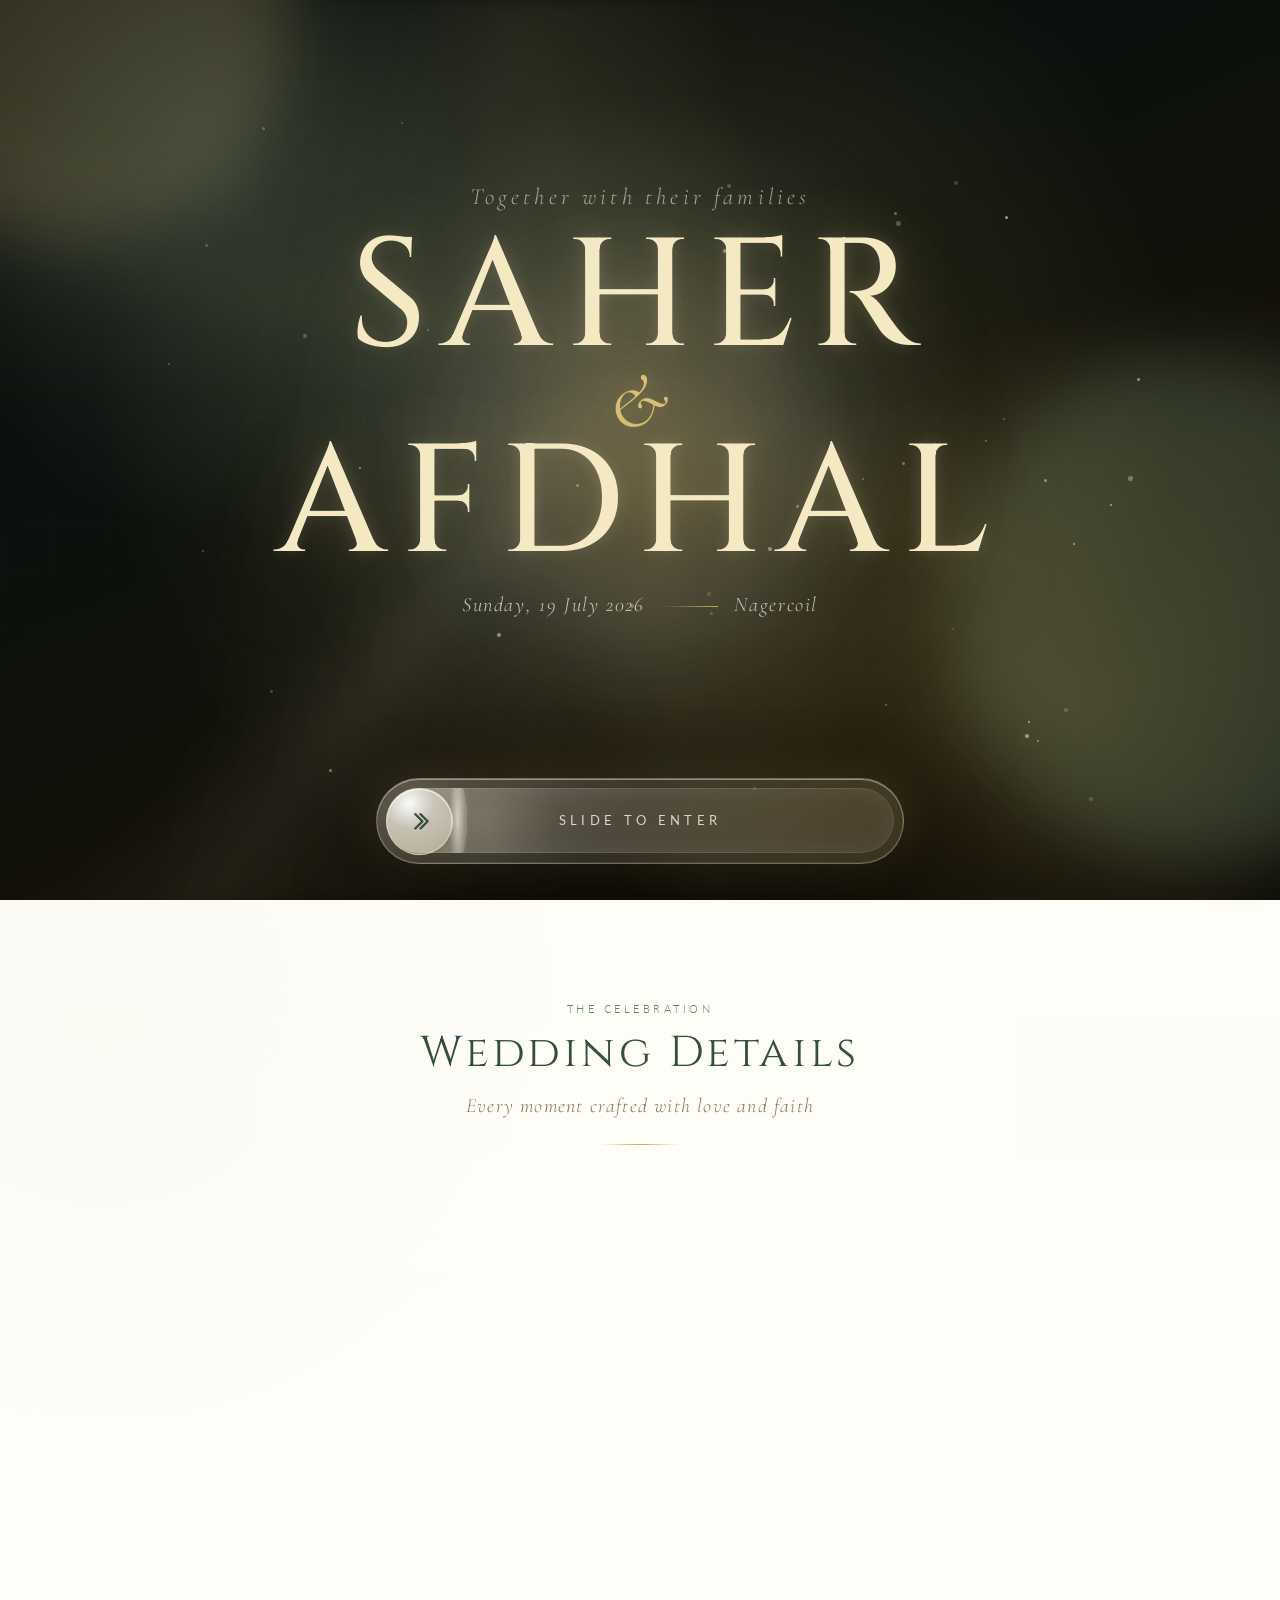
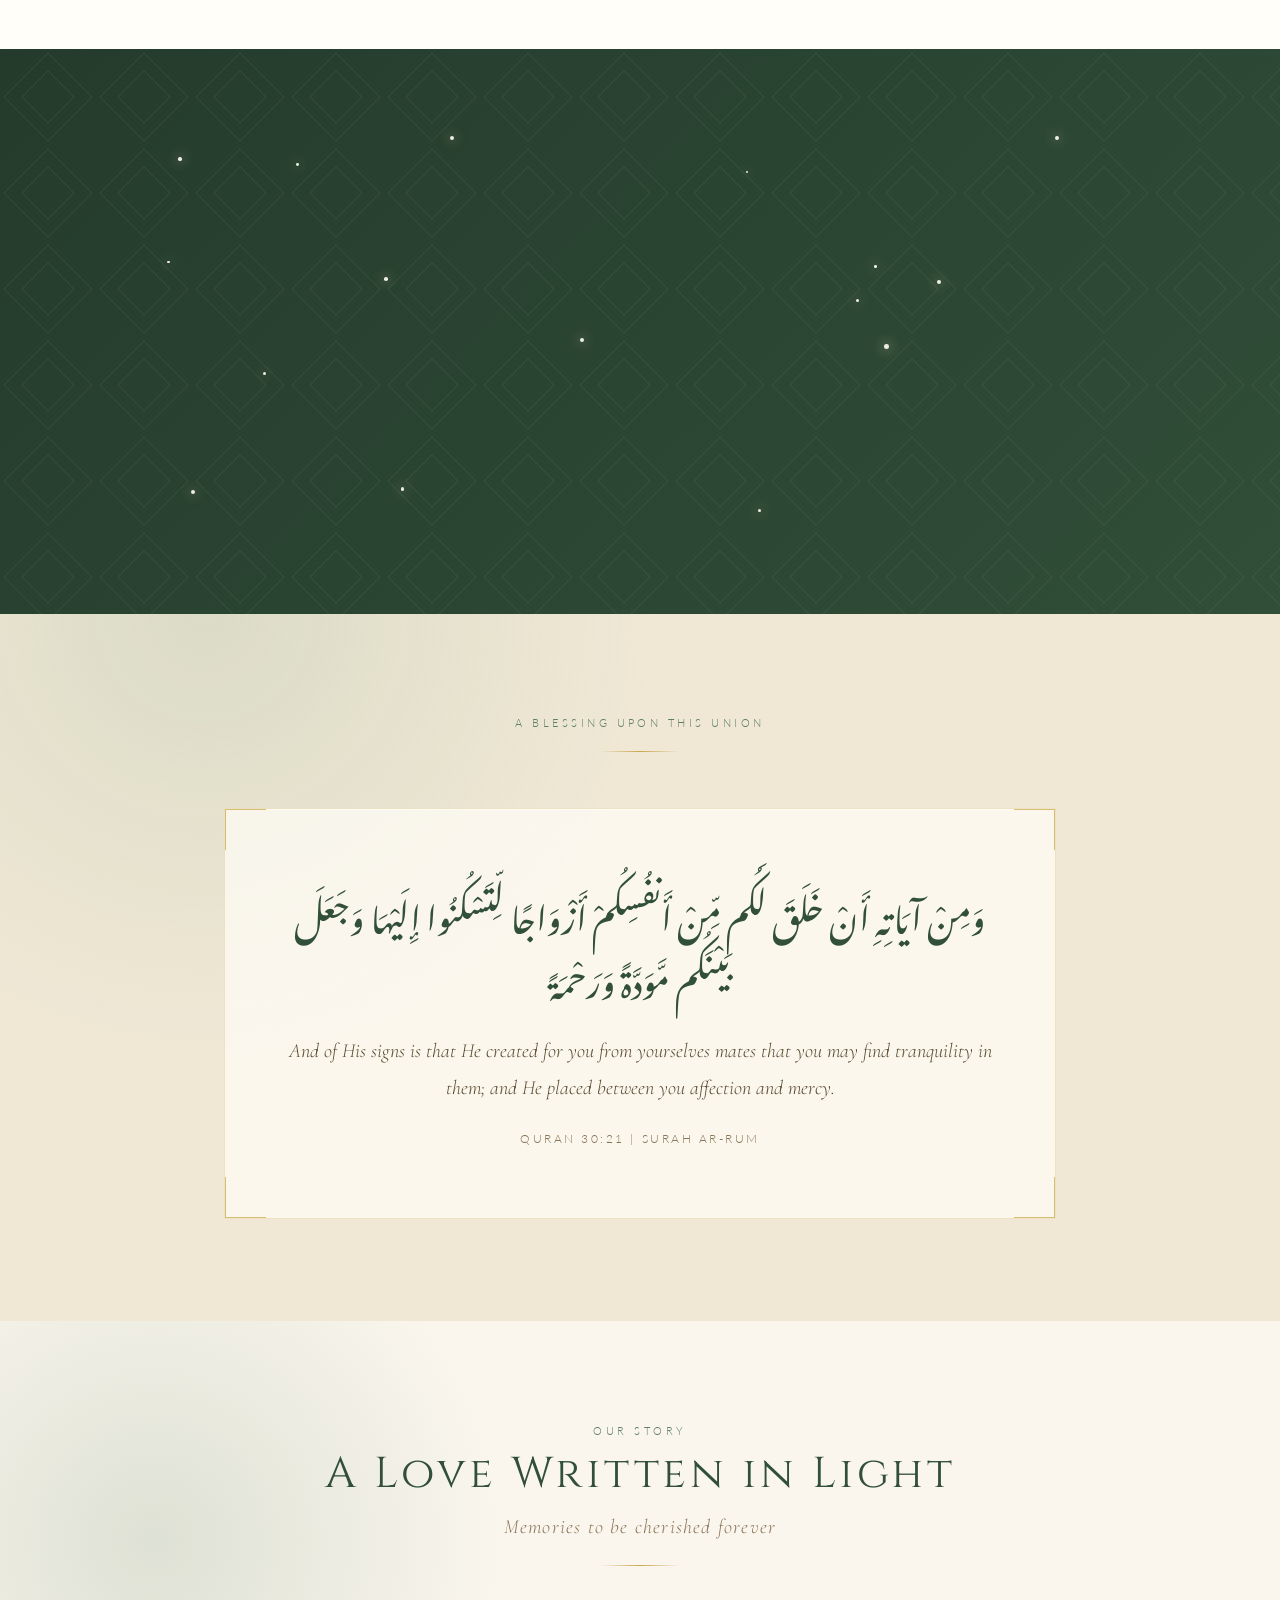
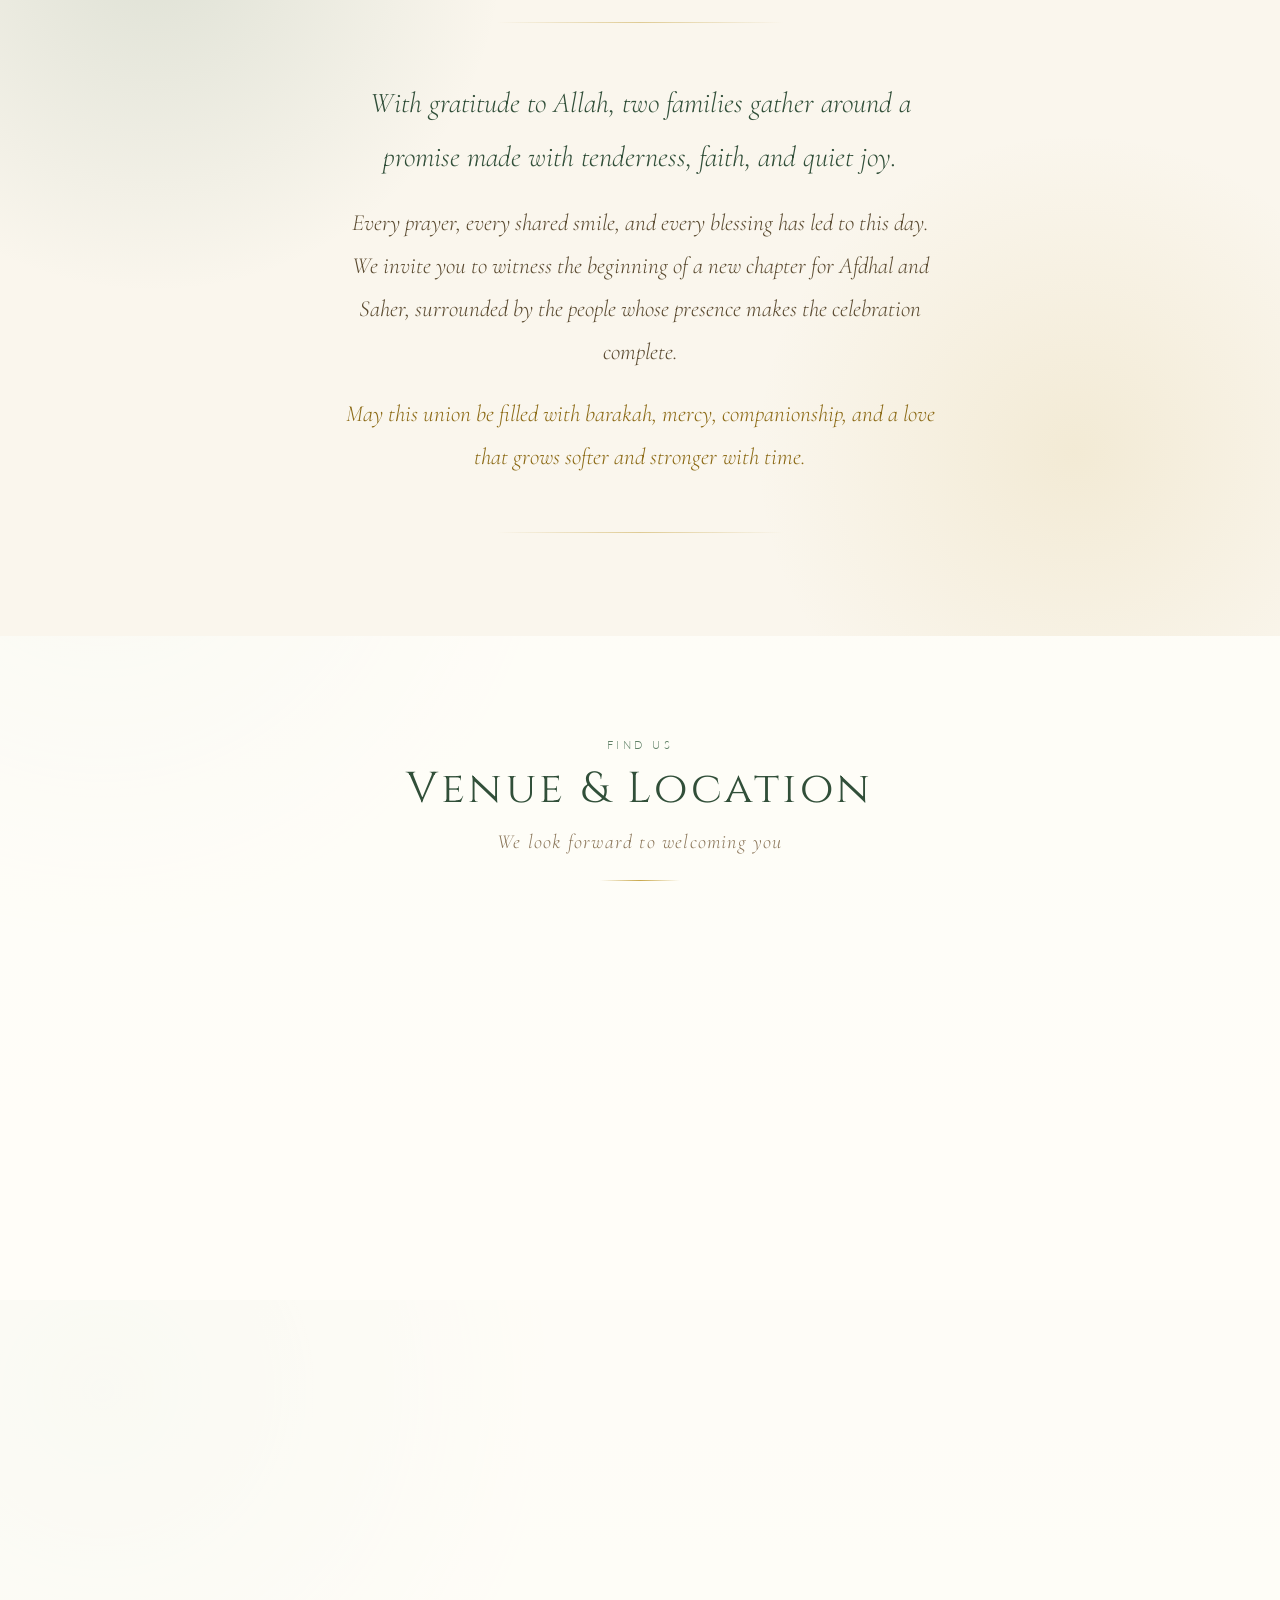
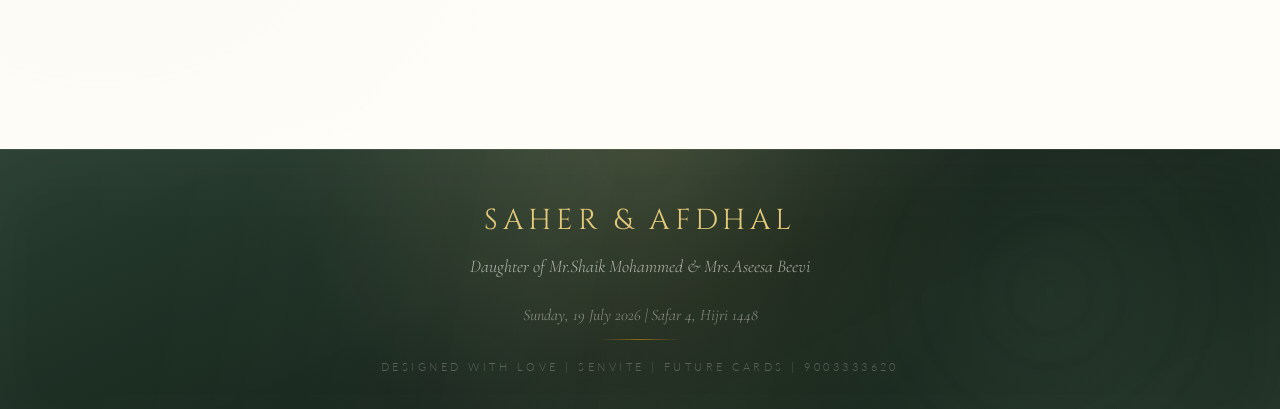
==== commit 354dffd3: "Update wedding invitation title order" ====
--- a/index.html
+++ b/index.html
@@ -4,7 +4,7 @@
   <meta charset="UTF-8">
   <meta name="viewport" content="width=device-width, initial-scale=1.0">
   <meta name="description" content="Afdhal and Saher wedding invitation">
-  <title>Afdhal &amp; Saher | Wedding Invitation</title>
+  <title>Saher &amp; Afdhal | Wedding Invitation</title>
   <link rel="preconnect" href="https://fonts.googleapis.com">
   <link rel="preconnect" href="https://fonts.gstatic.com" crossorigin>
   <link href="https://fonts.googleapis.com/css2?family=Cinzel:wght@400;500;600&family=Cormorant+Garamond:ital,wght@0,400;0,500;1,400&family=Lato:wght@300;400;700&display=swap" rel="stylesheet">
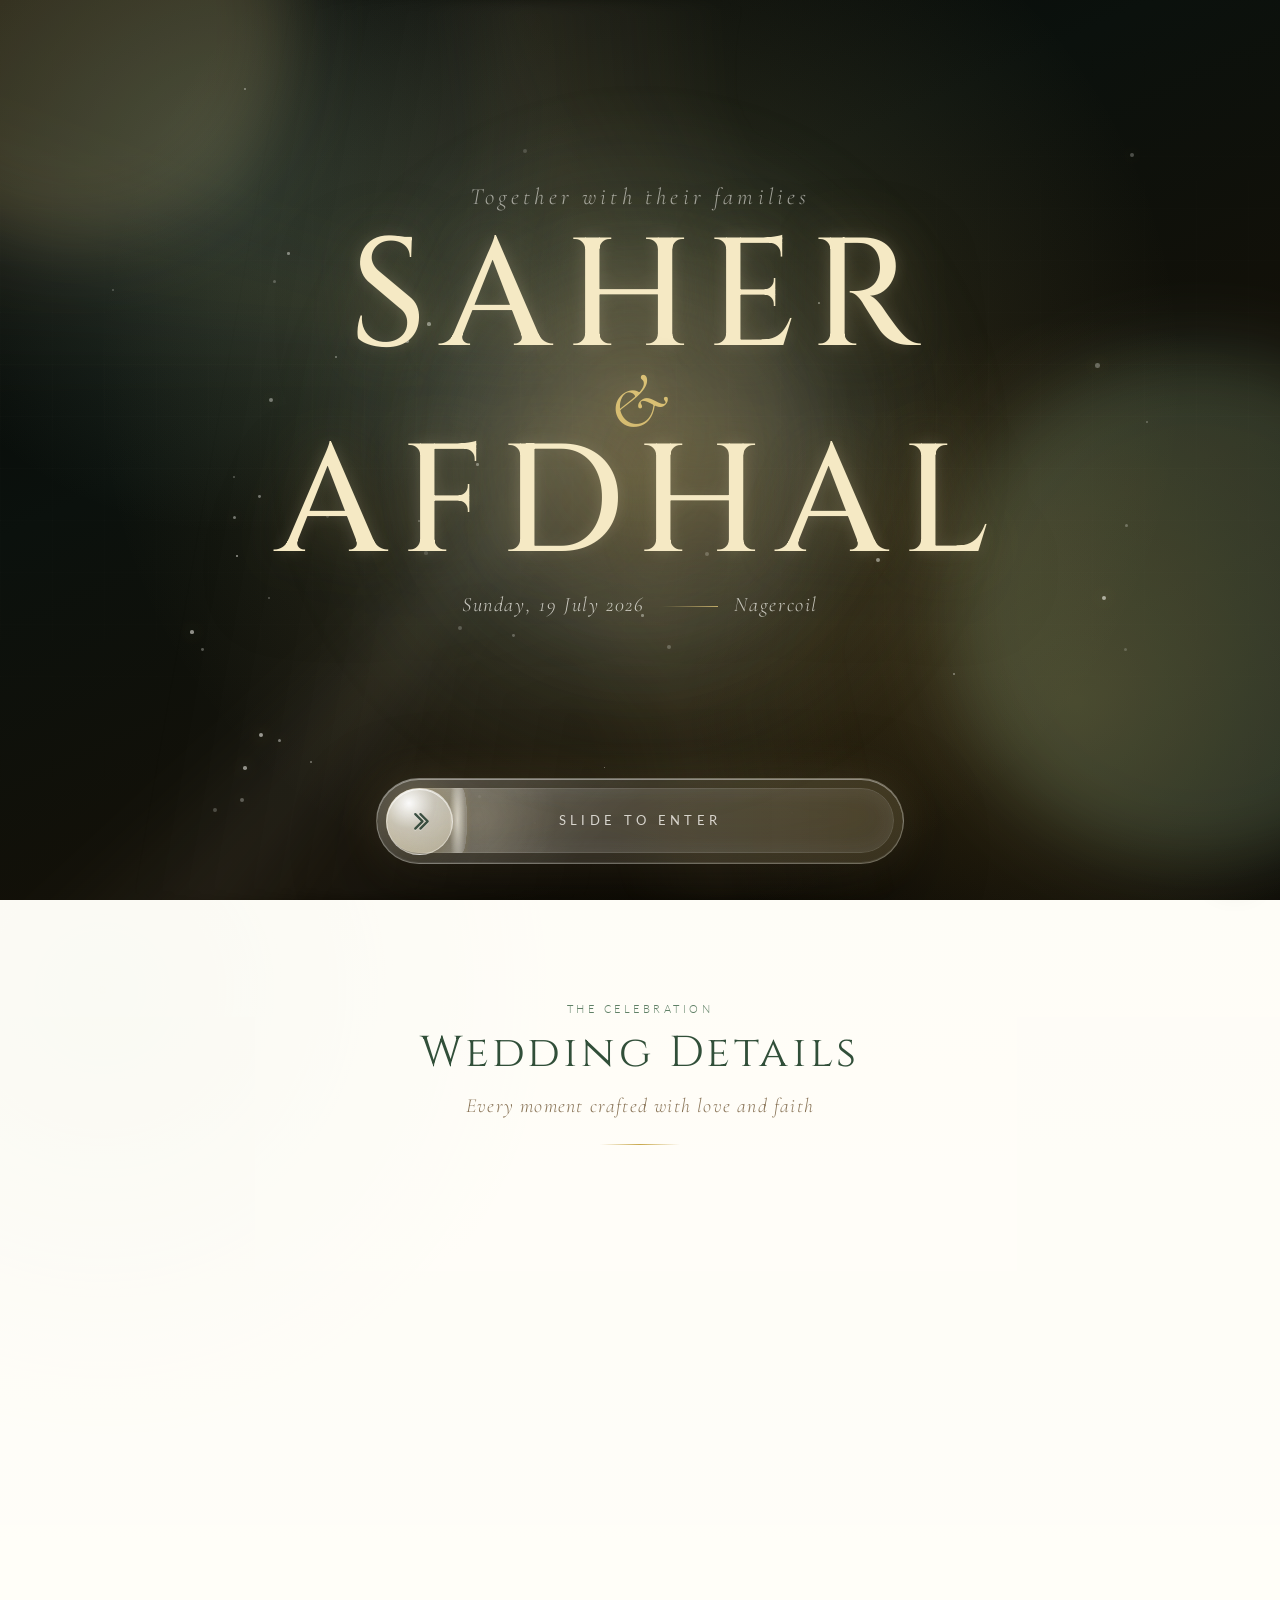
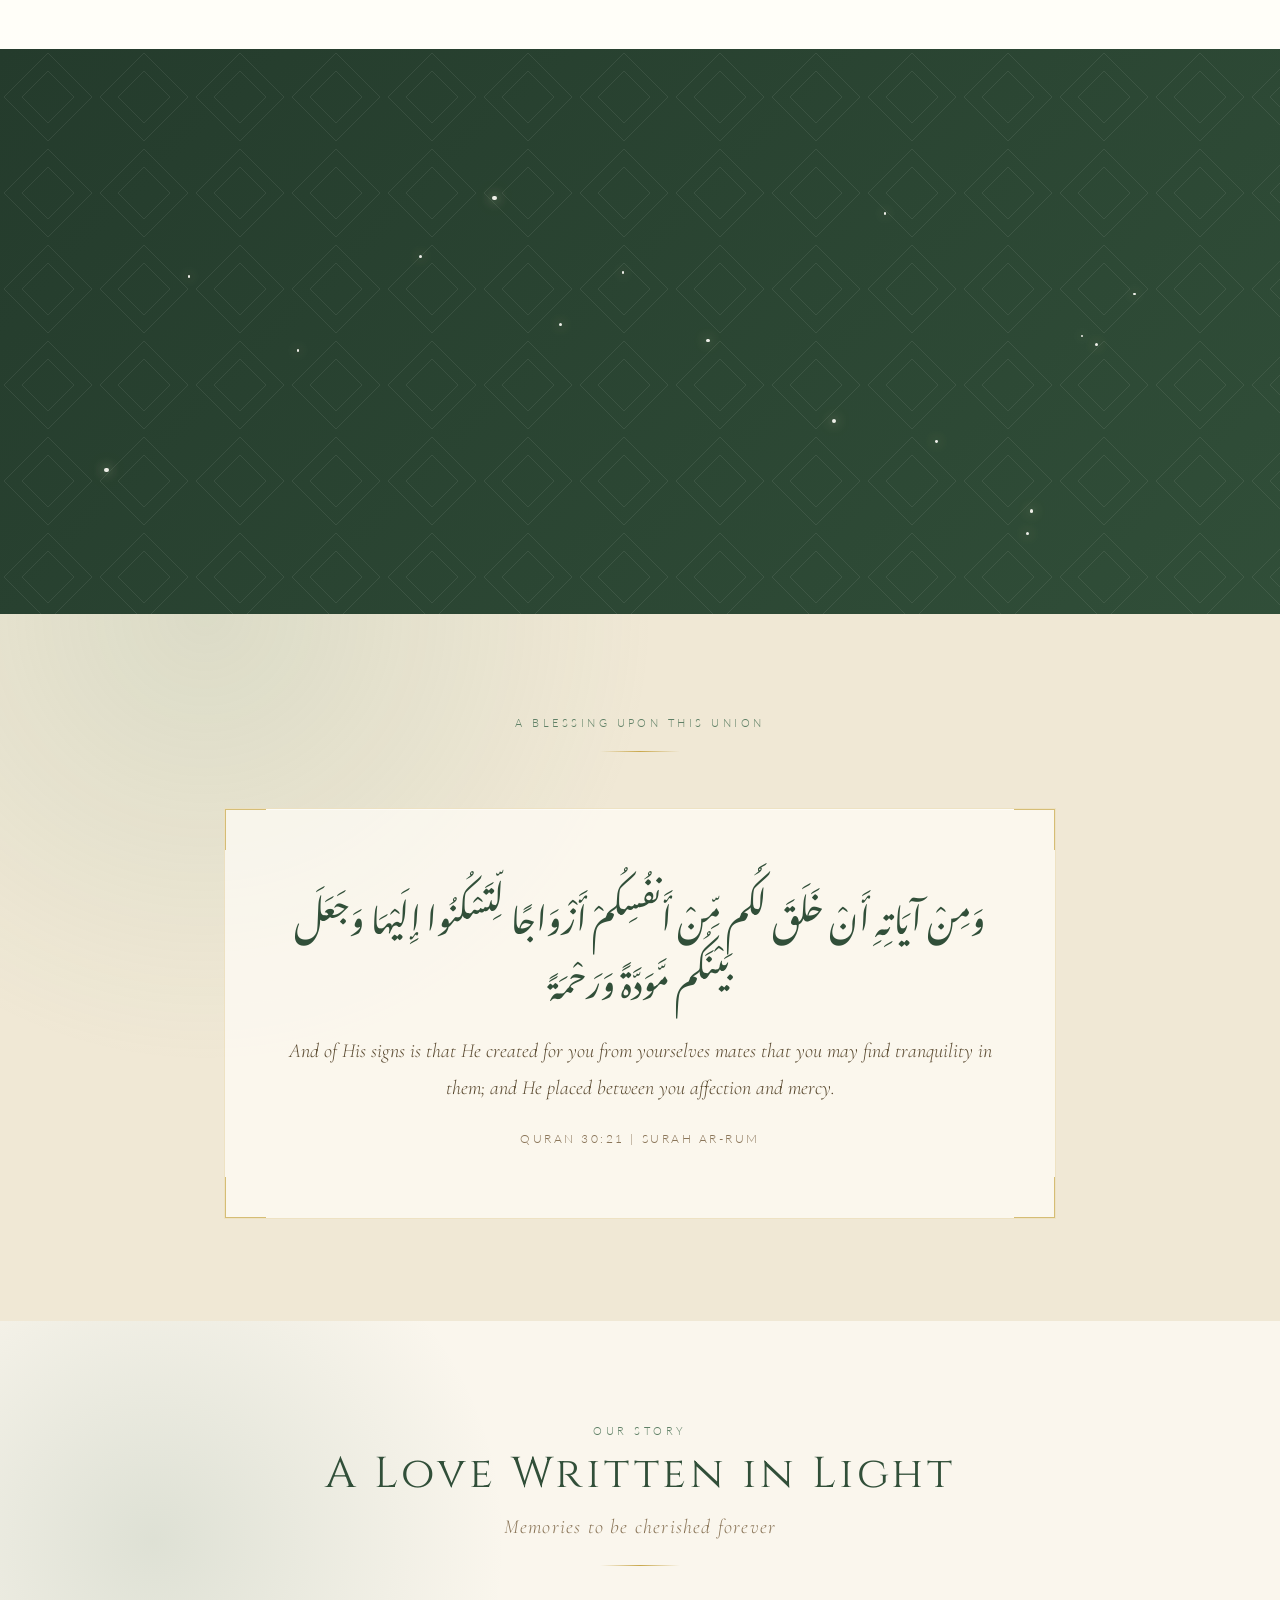
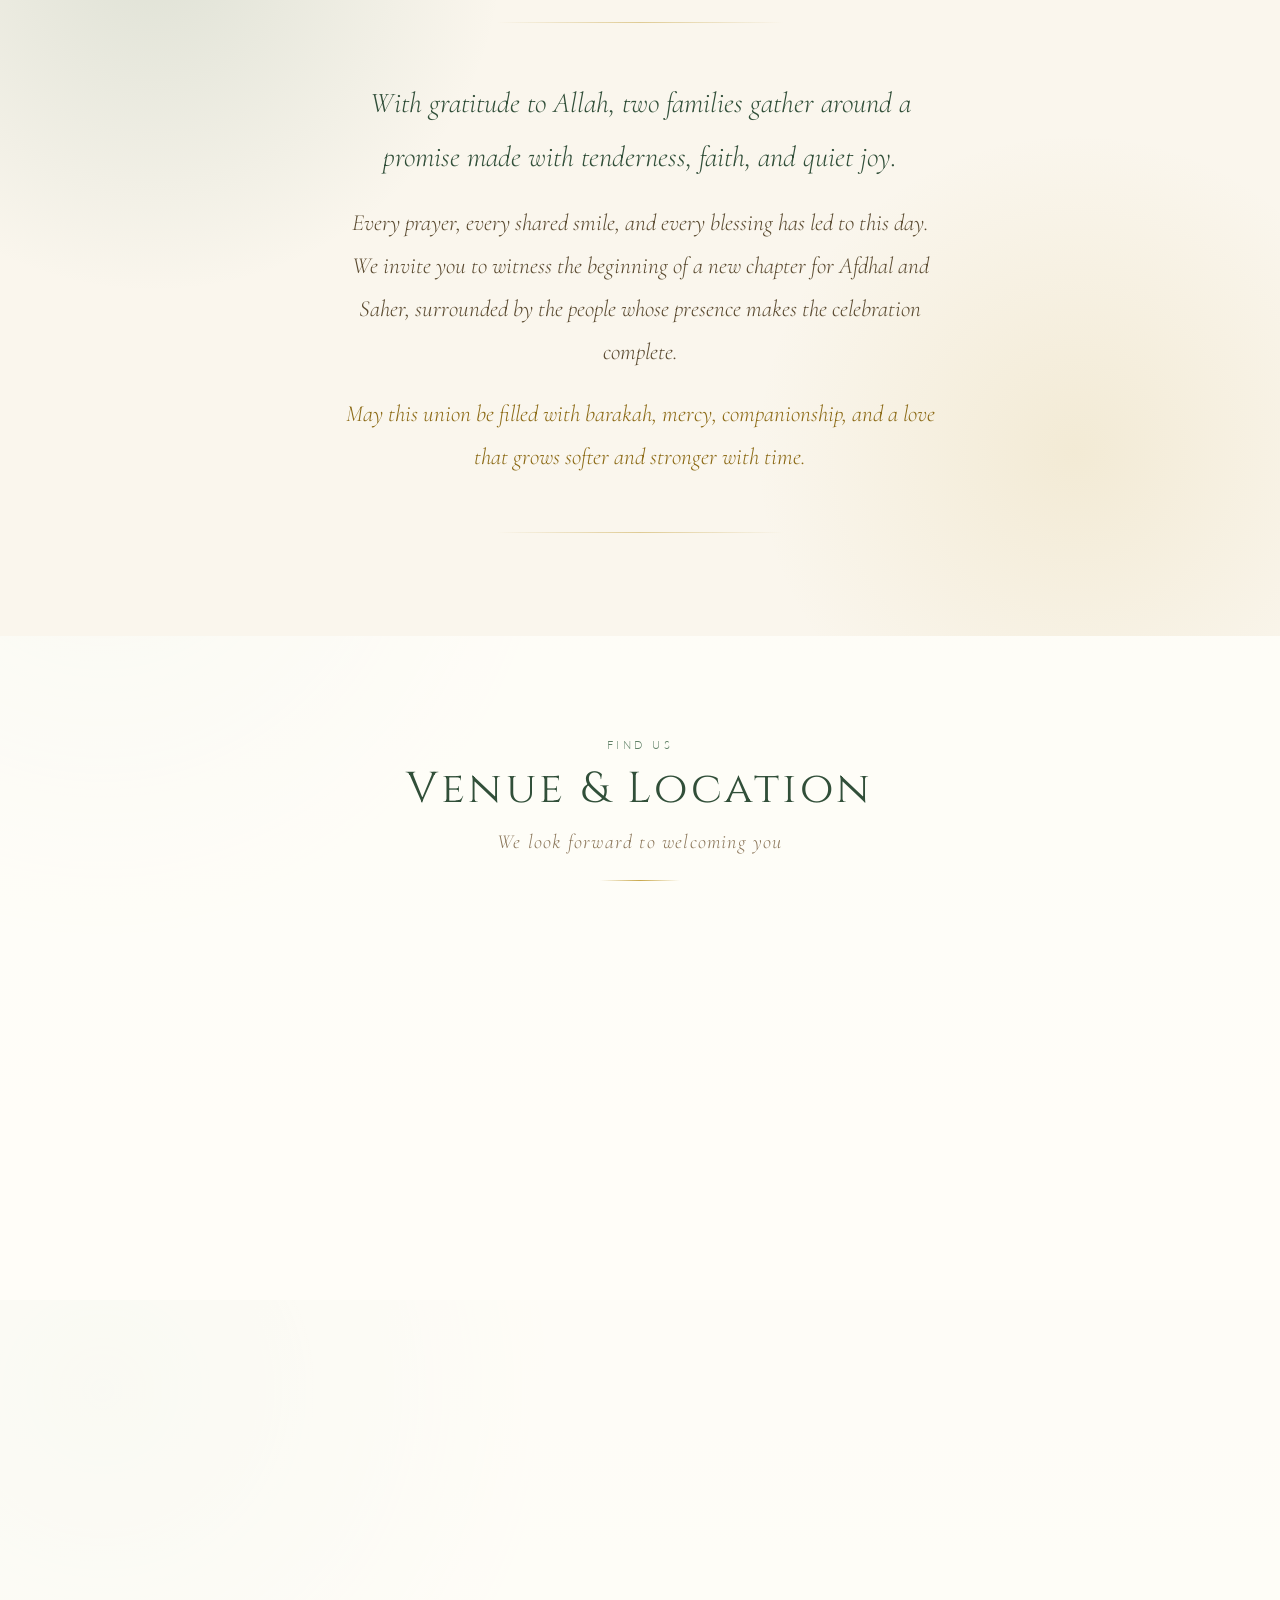
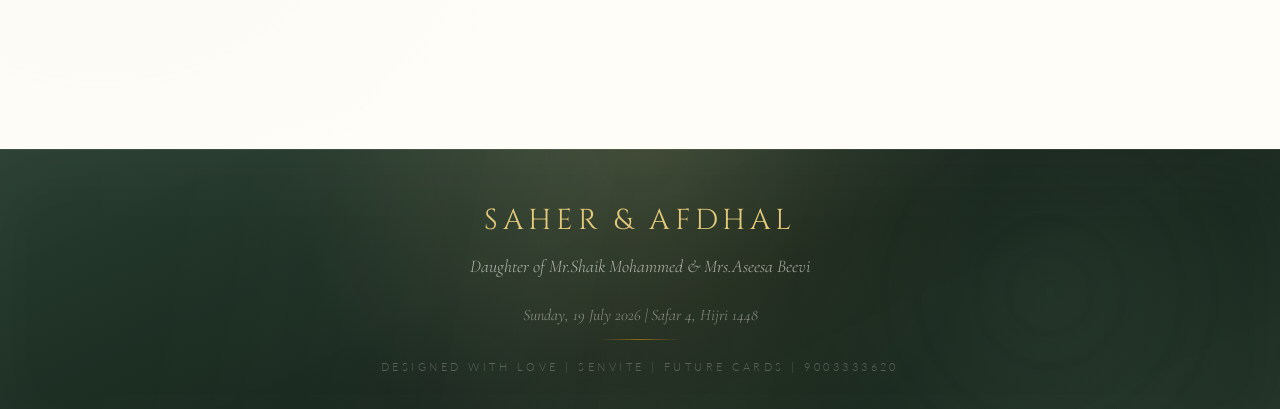
==== commit 79fd8af9: "Update wedding invitation description" ====
--- a/index.html
+++ b/index.html
@@ -3,7 +3,7 @@
 <head>
   <meta charset="UTF-8">
   <meta name="viewport" content="width=device-width, initial-scale=1.0">
-  <meta name="description" content="Afdhal and Saher wedding invitation">
+  <meta name="description" content="Saher and Afdhal wedding invitation">
   <title>Saher &amp; Afdhal | Wedding Invitation</title>
   <link rel="preconnect" href="https://fonts.googleapis.com">
   <link rel="preconnect" href="https://fonts.gstatic.com" crossorigin>
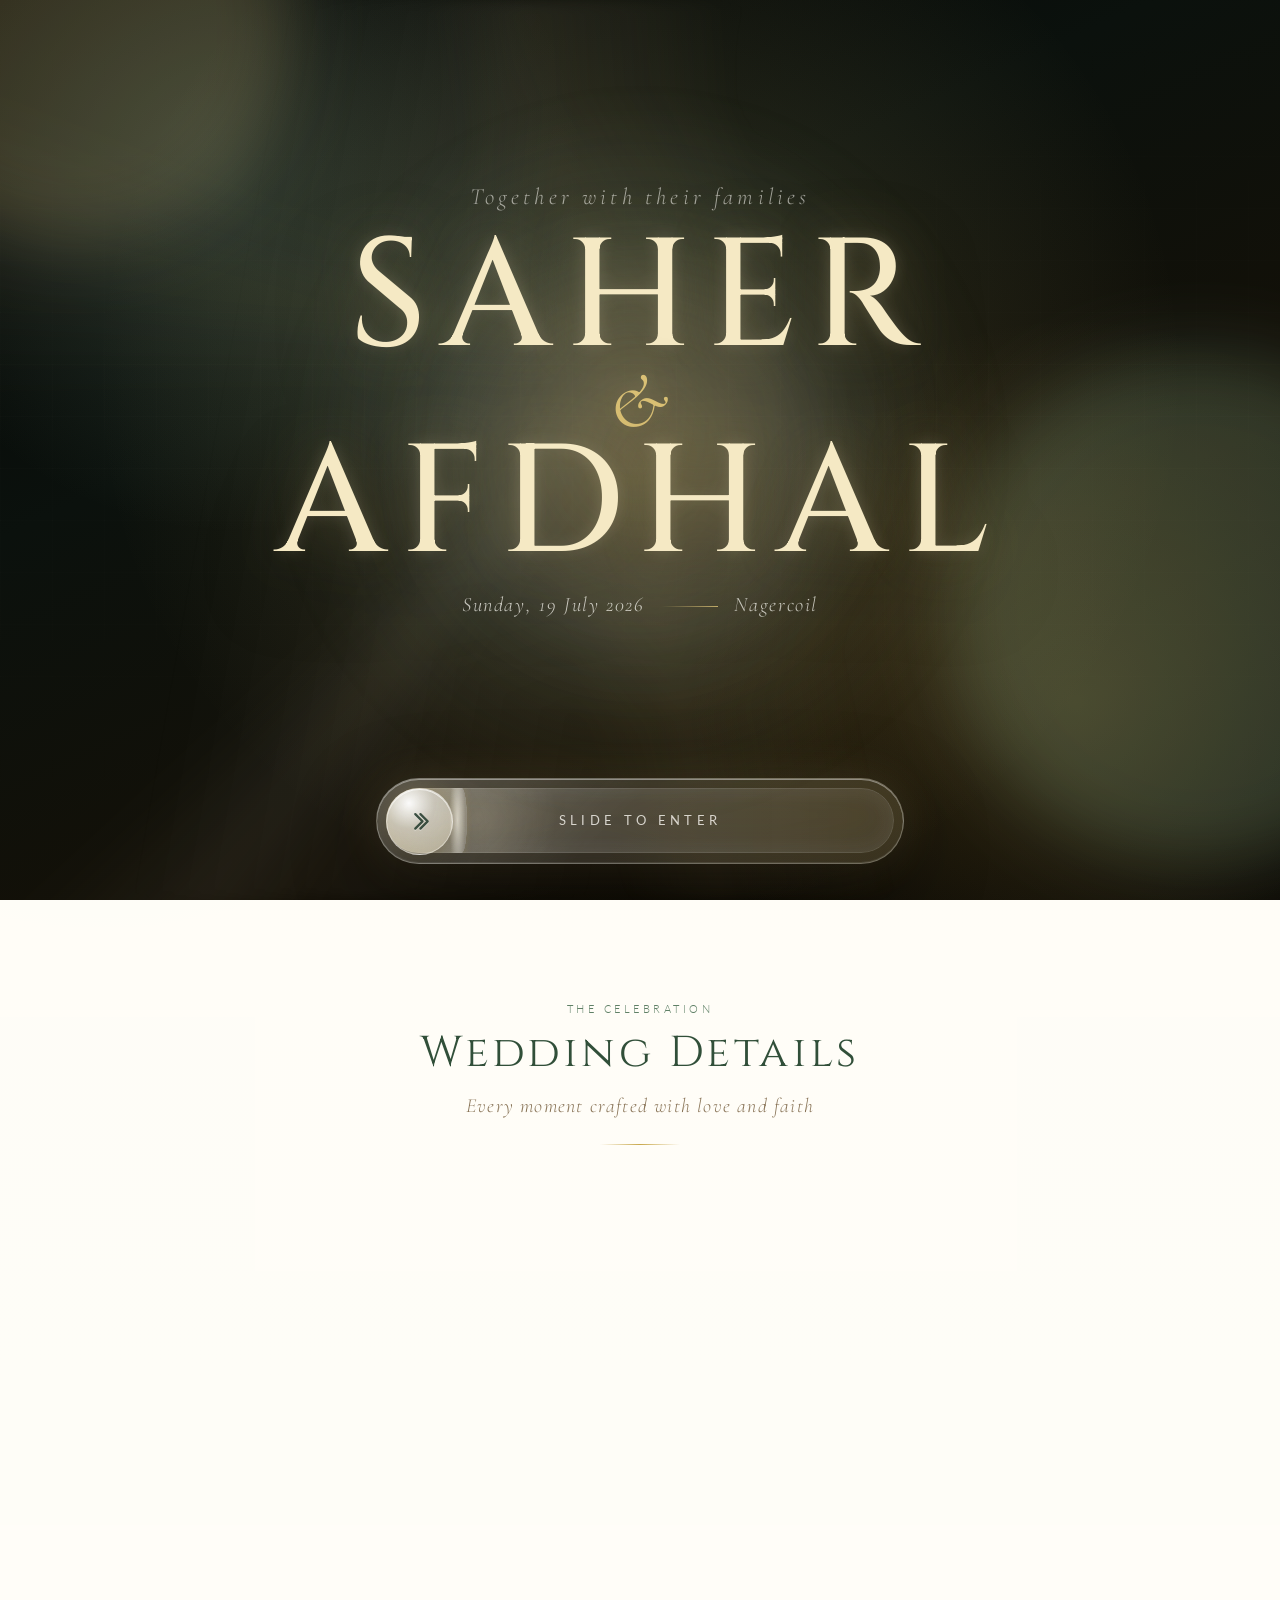
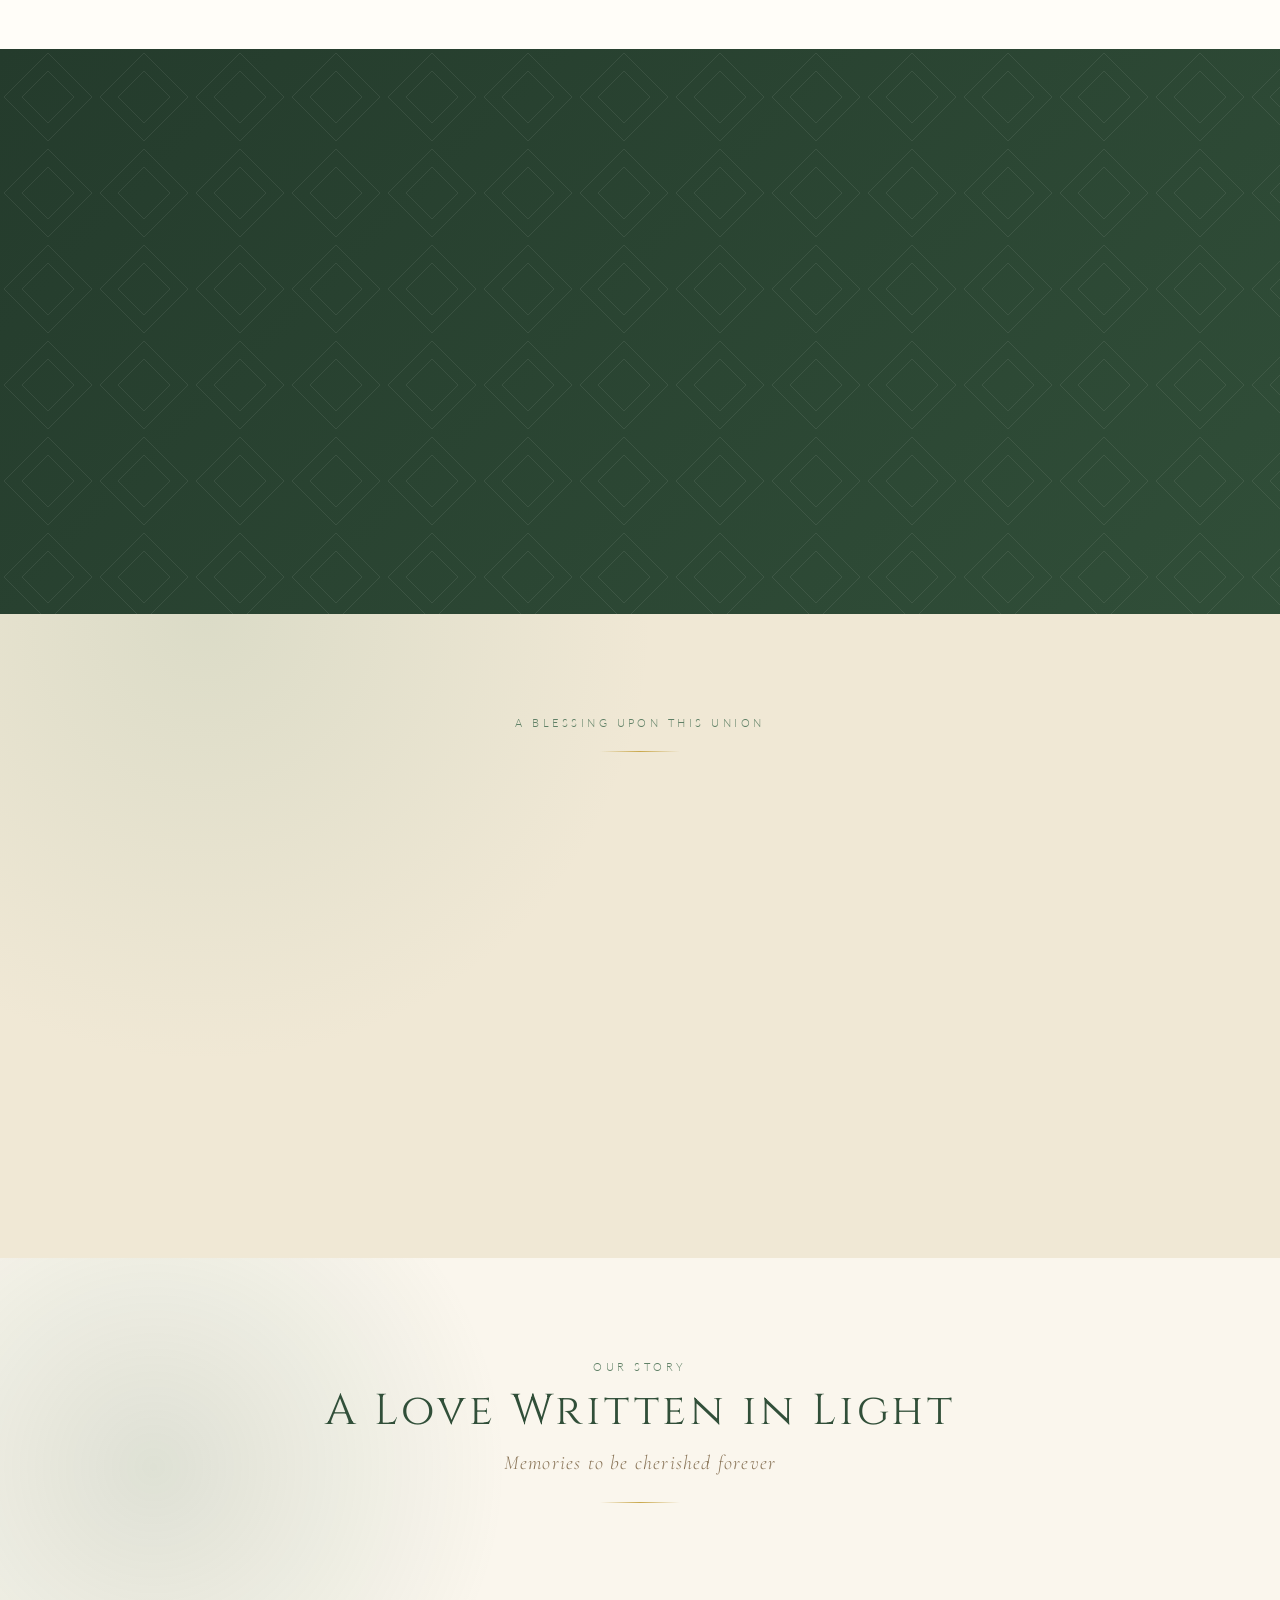
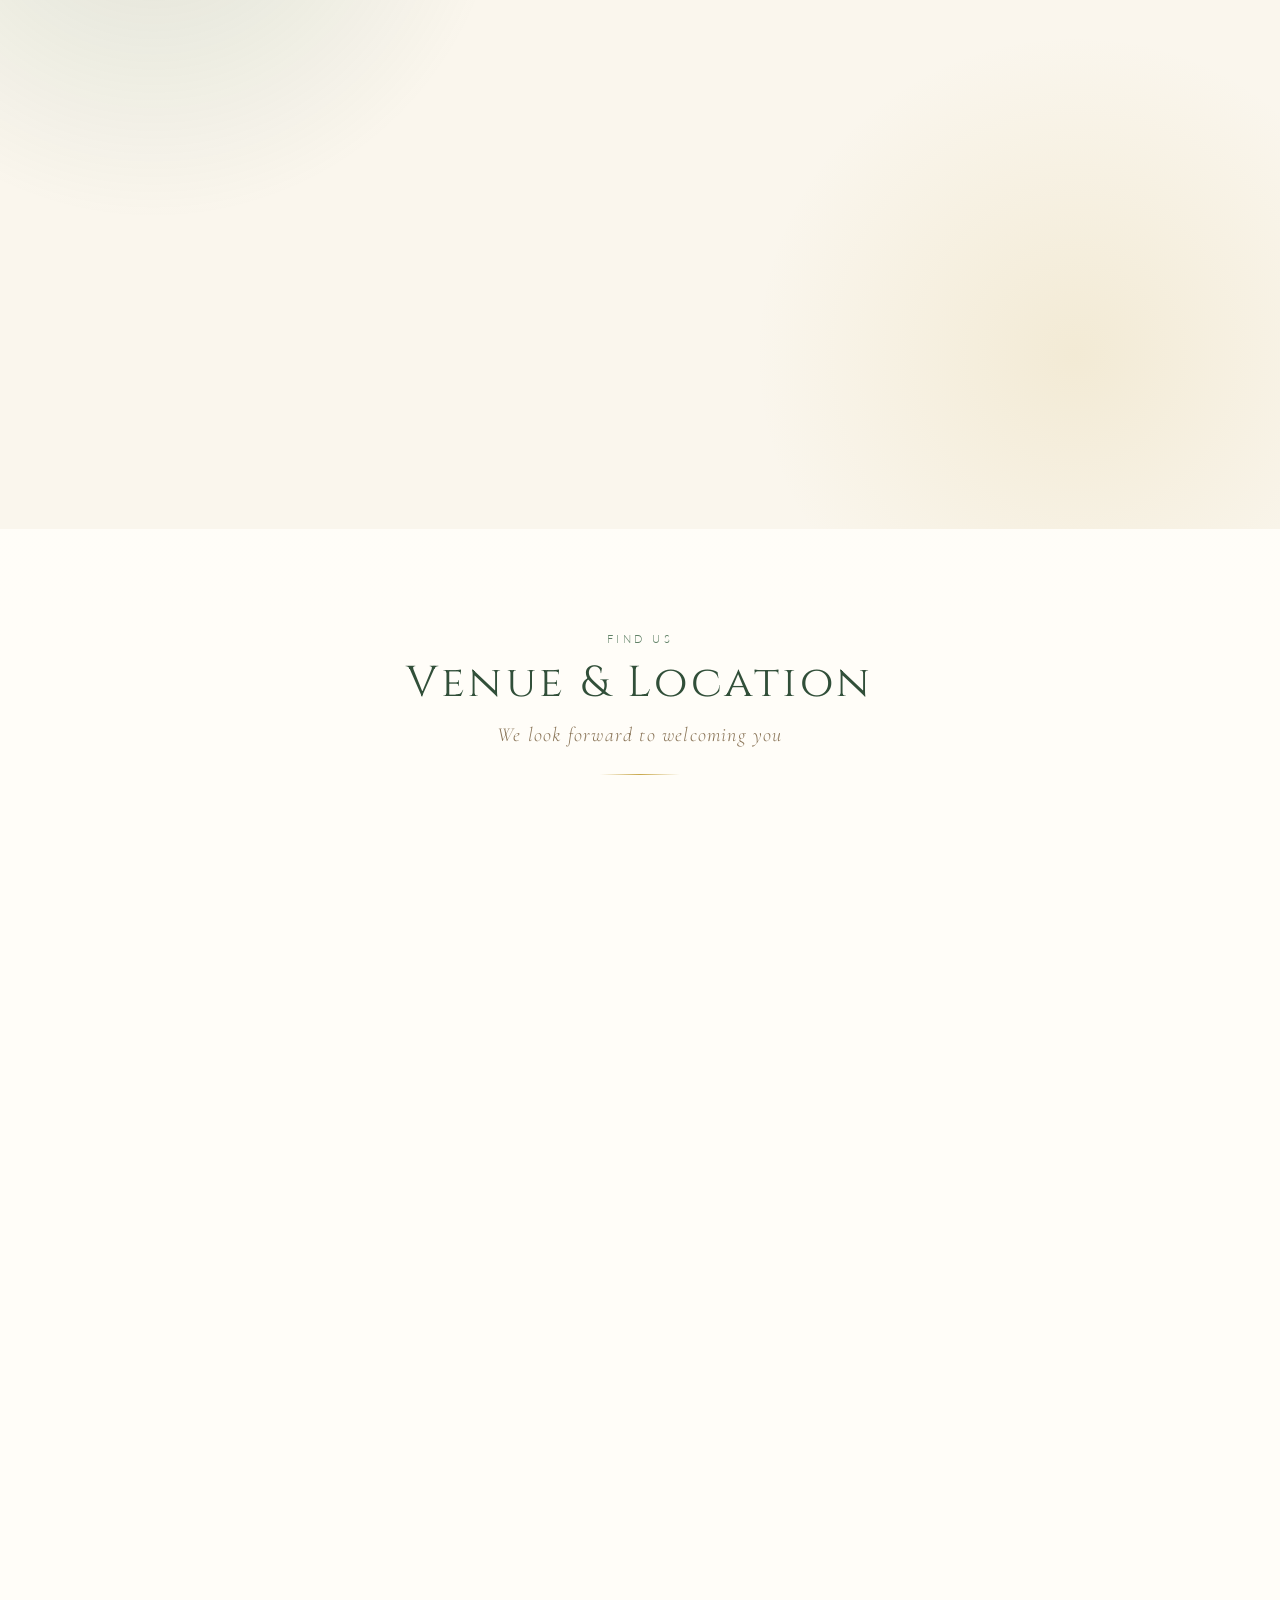
==== commit eb566ffa: "Add Open Graph and Twitter meta tags for correct social previews" ====
--- a/index.html
+++ b/index.html
@@ -5,6 +5,26 @@
   <meta name="viewport" content="width=device-width, initial-scale=1.0">
   <meta name="description" content="Saher and Afdhal wedding invitation">
   <title>Saher &amp; Afdhal | Wedding Invitation</title>
+
+  <!-- Social preview / Open Graph -->
+  <meta property="og:title" content="Saher &amp; Afdhal | Wedding Invitation">
+  <meta property="og:description" content="Join us in celebrating the wedding of Saher &amp; Afdhal — Sunday, 19 July 2026 | Nagercoil">
+  <meta property="og:type" content="website">
+  <meta property="og:url" content="https://saherweddinginvitation.vercel.app/">
+  <meta property="og:site_name" content="Saher &amp; Afdhal">
+  <meta property="og:locale" content="en_US">
+  <meta property="og:image" content="https://saherweddinginvitation.vercel.app/assets/social/social-preview-1200x630.jpg">
+  <meta property="og:image:alt" content="Saher &amp; Afdhal wedding invitation">
+
+  <!-- Twitter card -->
+  <meta name="twitter:card" content="summary_large_image">
+  <meta name="twitter:title" content="Saher &amp; Afdhal | Wedding Invitation">
+  <meta name="twitter:description" content="Join us in celebrating the wedding of Saher &amp; Afdhal — Sunday, 19 July 2026 | Nagercoil">
+  <meta name="twitter:image" content="https://saherweddinginvitation.vercel.app/assets/social/social-preview-1200x630.jpg">
+
+  <!-- Canonical -->
+  <link rel="canonical" href="https://saherweddinginvitation.vercel.app/">
+
   <link rel="preconnect" href="https://fonts.googleapis.com">
   <link rel="preconnect" href="https://fonts.gstatic.com" crossorigin>
   <link href="https://fonts.googleapis.com/css2?family=Cinzel:wght@400;500;600&family=Cormorant+Garamond:ital,wght@0,400;0,500;1,400&family=Lato:wght@300;400;700&display=swap" rel="stylesheet">
@@ -131,7 +151,7 @@
         <div class="detail-cards">
           <article class="detail-card reveal">
             <div class="detail-icon" aria-hidden="true">
-              <svg viewBox="0 0 24 24" fill="none"><rect x="3" y="4" width="18" height="18" rx="2"/><line x1="16" y1="2" x2="16" y2="6"/><line x1="8" y1="2" x2="8" y2="6"/><line x1="3" y1="10" x2="21" y2="10"/></svg>
+              <svg viewBox="0 0 24 24" fill="none"><rect x="3" y="4" width="18" height="18" rx="2"/><line x1="16" y1="2" x2="16" y2="6"/><line x1="8" y1="2" x2="8" y2="6"/><line x1="3" y1="10" x2[...]
             </div>
             <p class="detail-label">Date</p>
             <h3>Sunday, 19 July 2026</h3>
@@ -180,7 +200,7 @@
         <blockquote class="verse-frame reveal">
           <span class="corner corner-tr"></span>
           <span class="corner corner-bl"></span>
-          <p class="verse-arabic">وَمِنْ آيَاتِهِ أَنْ خَلَقَ لَكُم مِّنْ أَنفُسِكُمْ أَزْوَاجًا لِّتَسْكُنُوا إِلَيْهَا وَجَعَلَ بَيْنَكُم مَّوَدَّةً وَرَحْمَةً</p>
+          <p class="verse-arabic">وَمِنْ آيَاتِهِ أَنْ خَلَقَ لَكُم مِّنْ أَنفُسِكُمْ أَزْوَاجًا لِّتَسْكُنُوا إِلَيْهَا[...]
           <p class="verse-trans">And of His signs is that He created for you from yourselves mates that you may find tranquility in them; and He placed between you affection and mercy.</p>
           <cite>Quran 30:21 | Surah Ar-Rum</cite>
         </blockquote>
@@ -197,7 +217,7 @@
 
         <div class="story-copy reveal">
           <p class="story-lead">With gratitude to Allah, two families gather around a promise made with tenderness, faith, and quiet joy.</p>
-          <p>Every prayer, every shared smile, and every blessing has led to this day. We invite you to witness the beginning of a new chapter for Afdhal and Saher, surrounded by the people whose presence makes the celebration complete.</p>
+          <p>Every prayer, every shared smile, and every blessing has led to this day. We invite you to witness the beginning of a new chapter for Afdhal and Saher, surrounded by the people whose[...]
           <p class="story-quote">May this union be filled with barakah, mercy, companionship, and a love that grows softer and stronger with time.</p>
         </div>
       </div>
@@ -226,7 +246,7 @@
         </div>
 
         <div class="map-wrap reveal">
-          <iframe src="https://www.google.com/maps/embed?pb=!1m18!1m12!1m3!1d3949.401475493828!2d77.4443843!3d8.162244!2m3!1f0!2f0!3f0!3m2!1i1024!2i768!4f13.1!3m3!1m2!1s0x3b04f10c89816d77%3A0x3e15342ee7b53de5!2sBava%20Kasim%20Waliyullah%20Community%20Hall!5e0!3m2!1sen!2sin!4v1778334446871!5m2!1sen!2sin" loading="lazy" allowfullscreen referrerpolicy="no-referrer-when-downgrade" title="Bava Kasim Waliyullah Community Hall map"></iframe>
+          <iframe src="https://www.google.com/maps/embed?pb=!1m18!1m12!1m3!1d3949.401475493828!2d77.4443843!3d8.162244!2m3!1f0!2f0!3f0!3m2!1i1024!2i768!4f13.1!3m3!1m2!1s0x3b04f10c89816d77%3A0x3e1[...]
         </div>
       </div>
     </section>
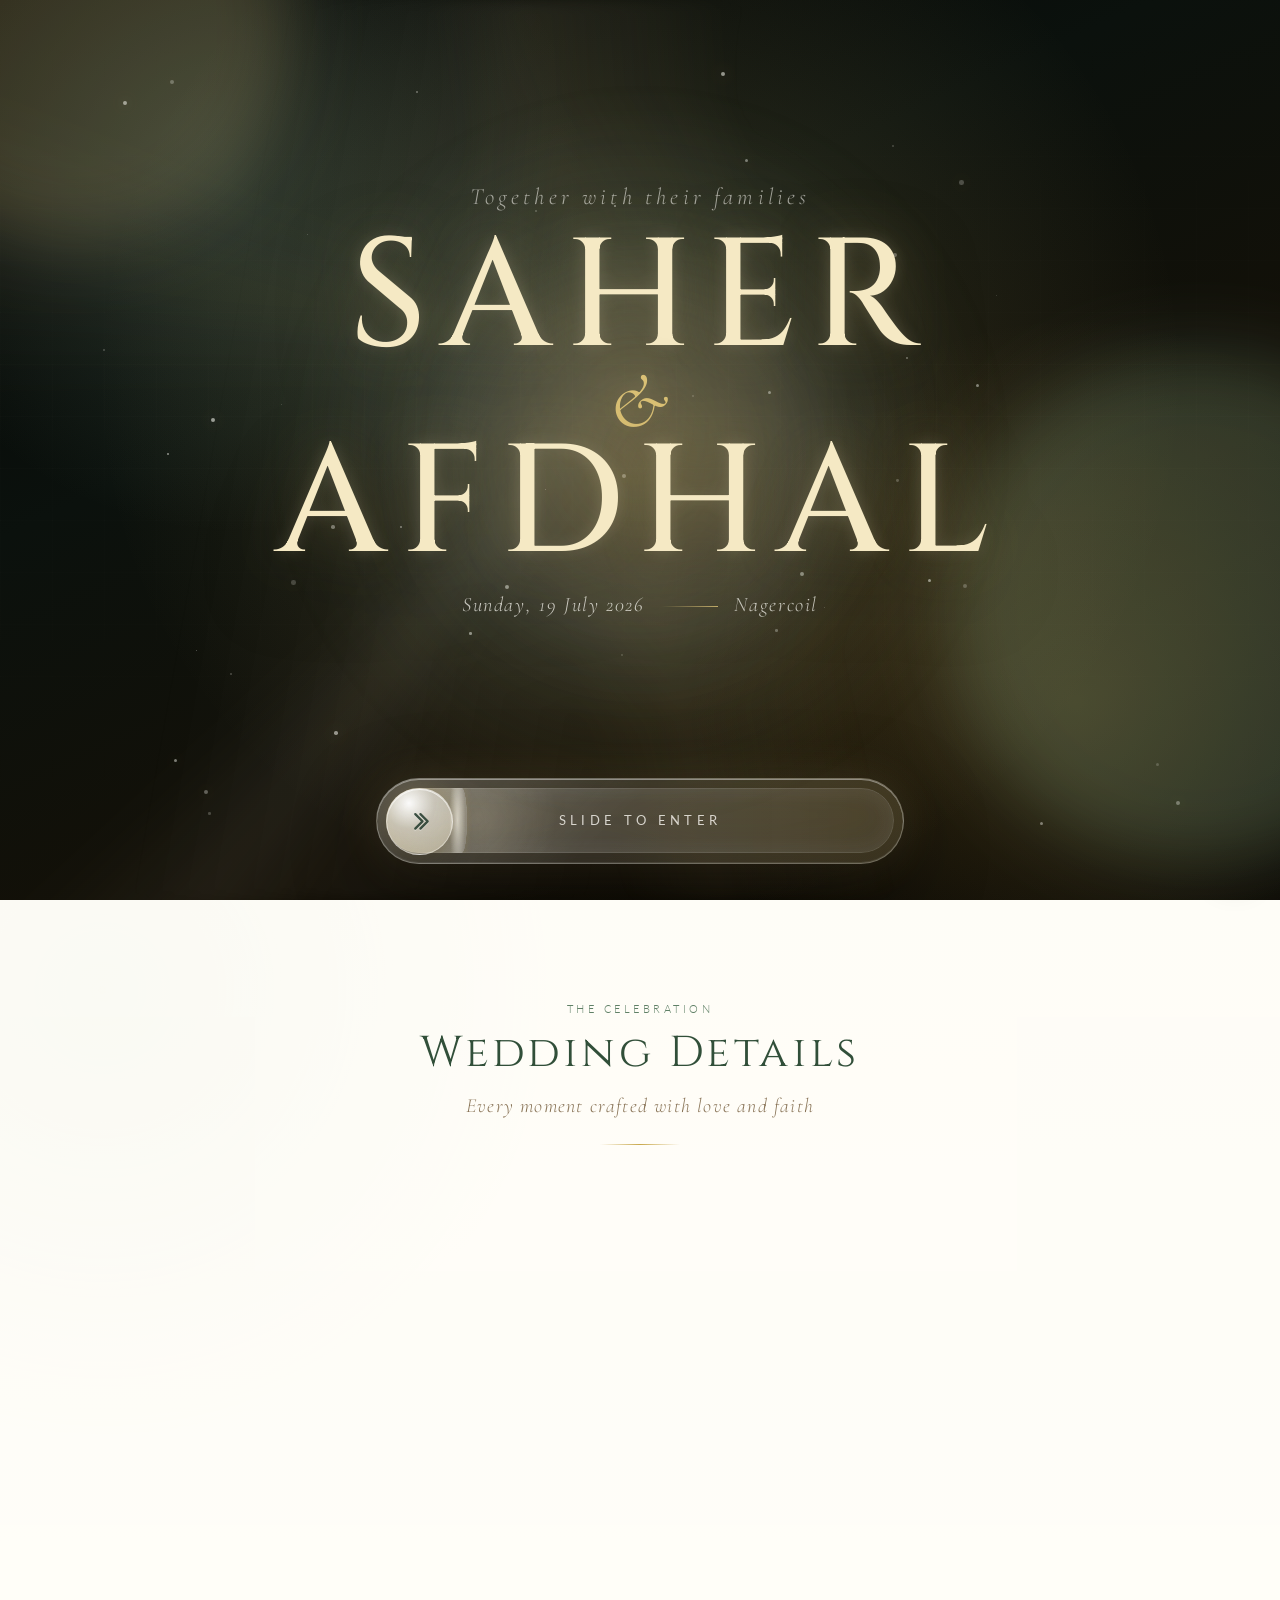
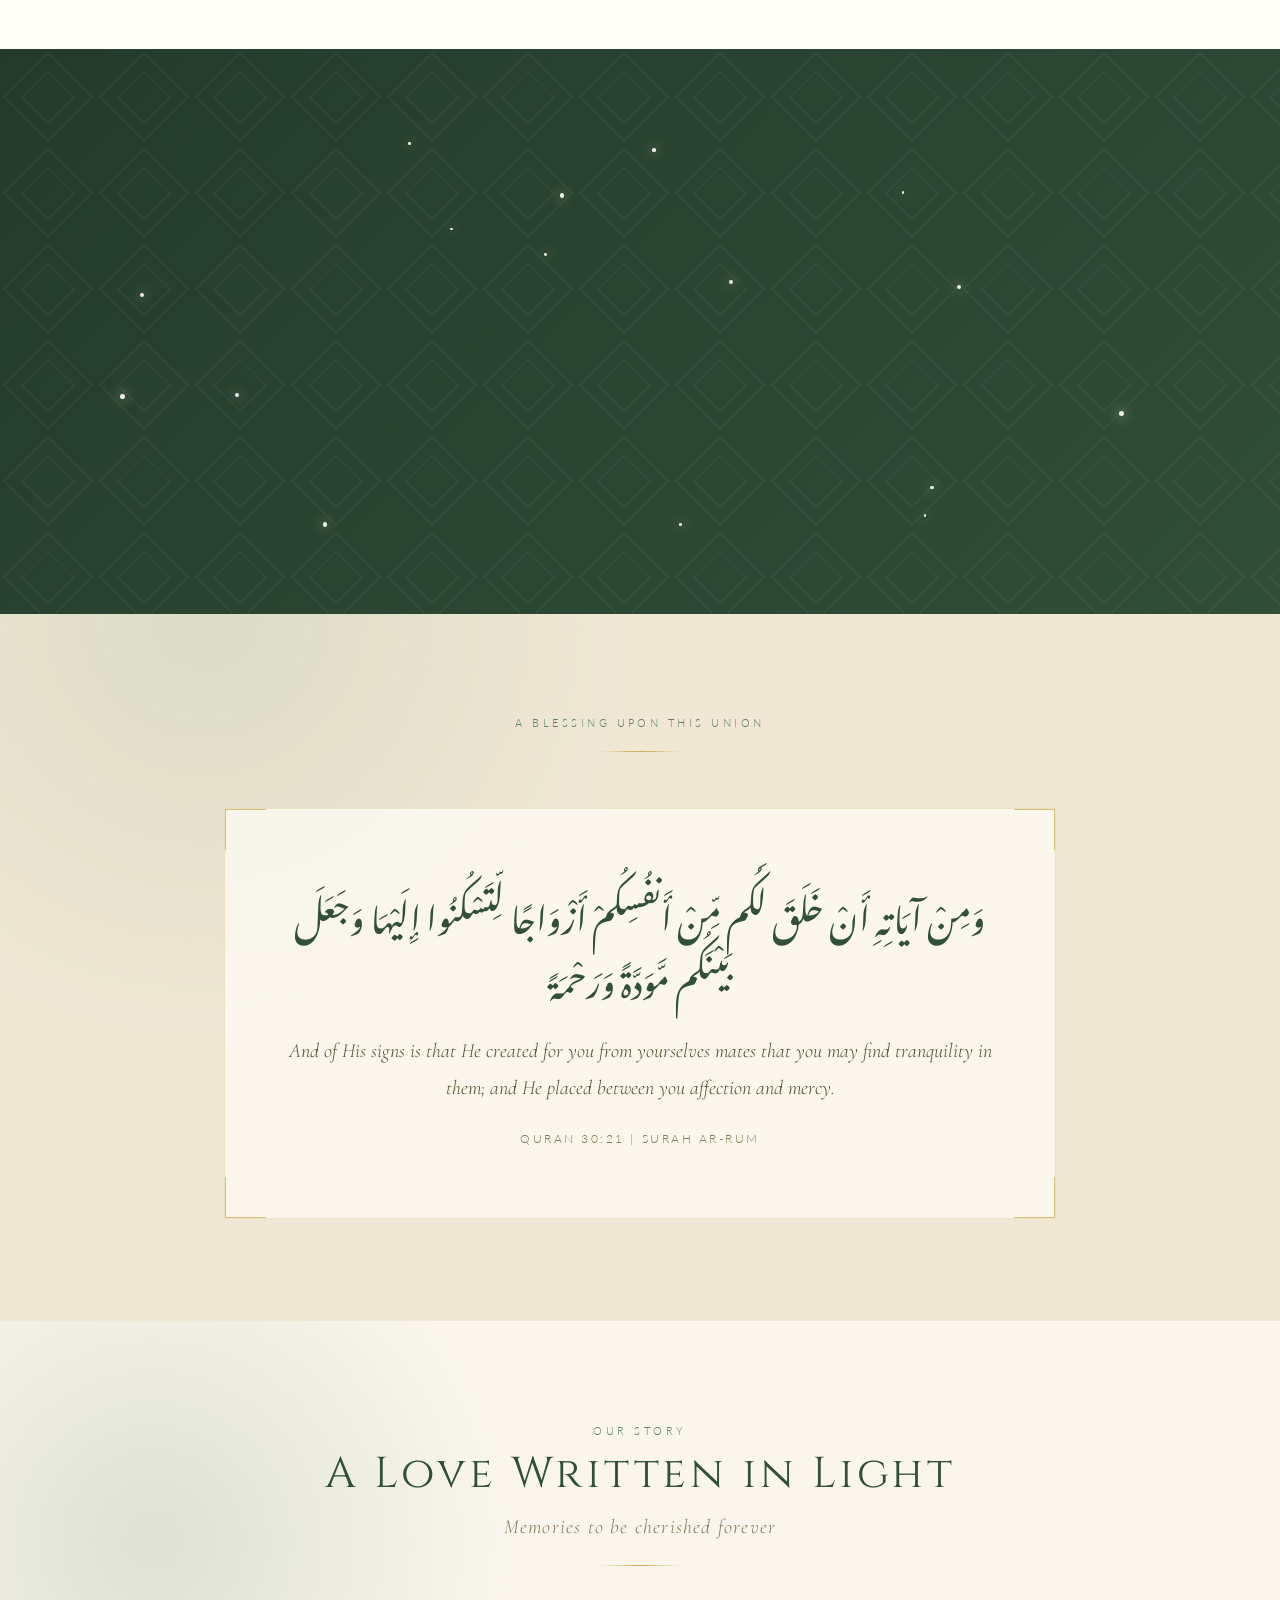
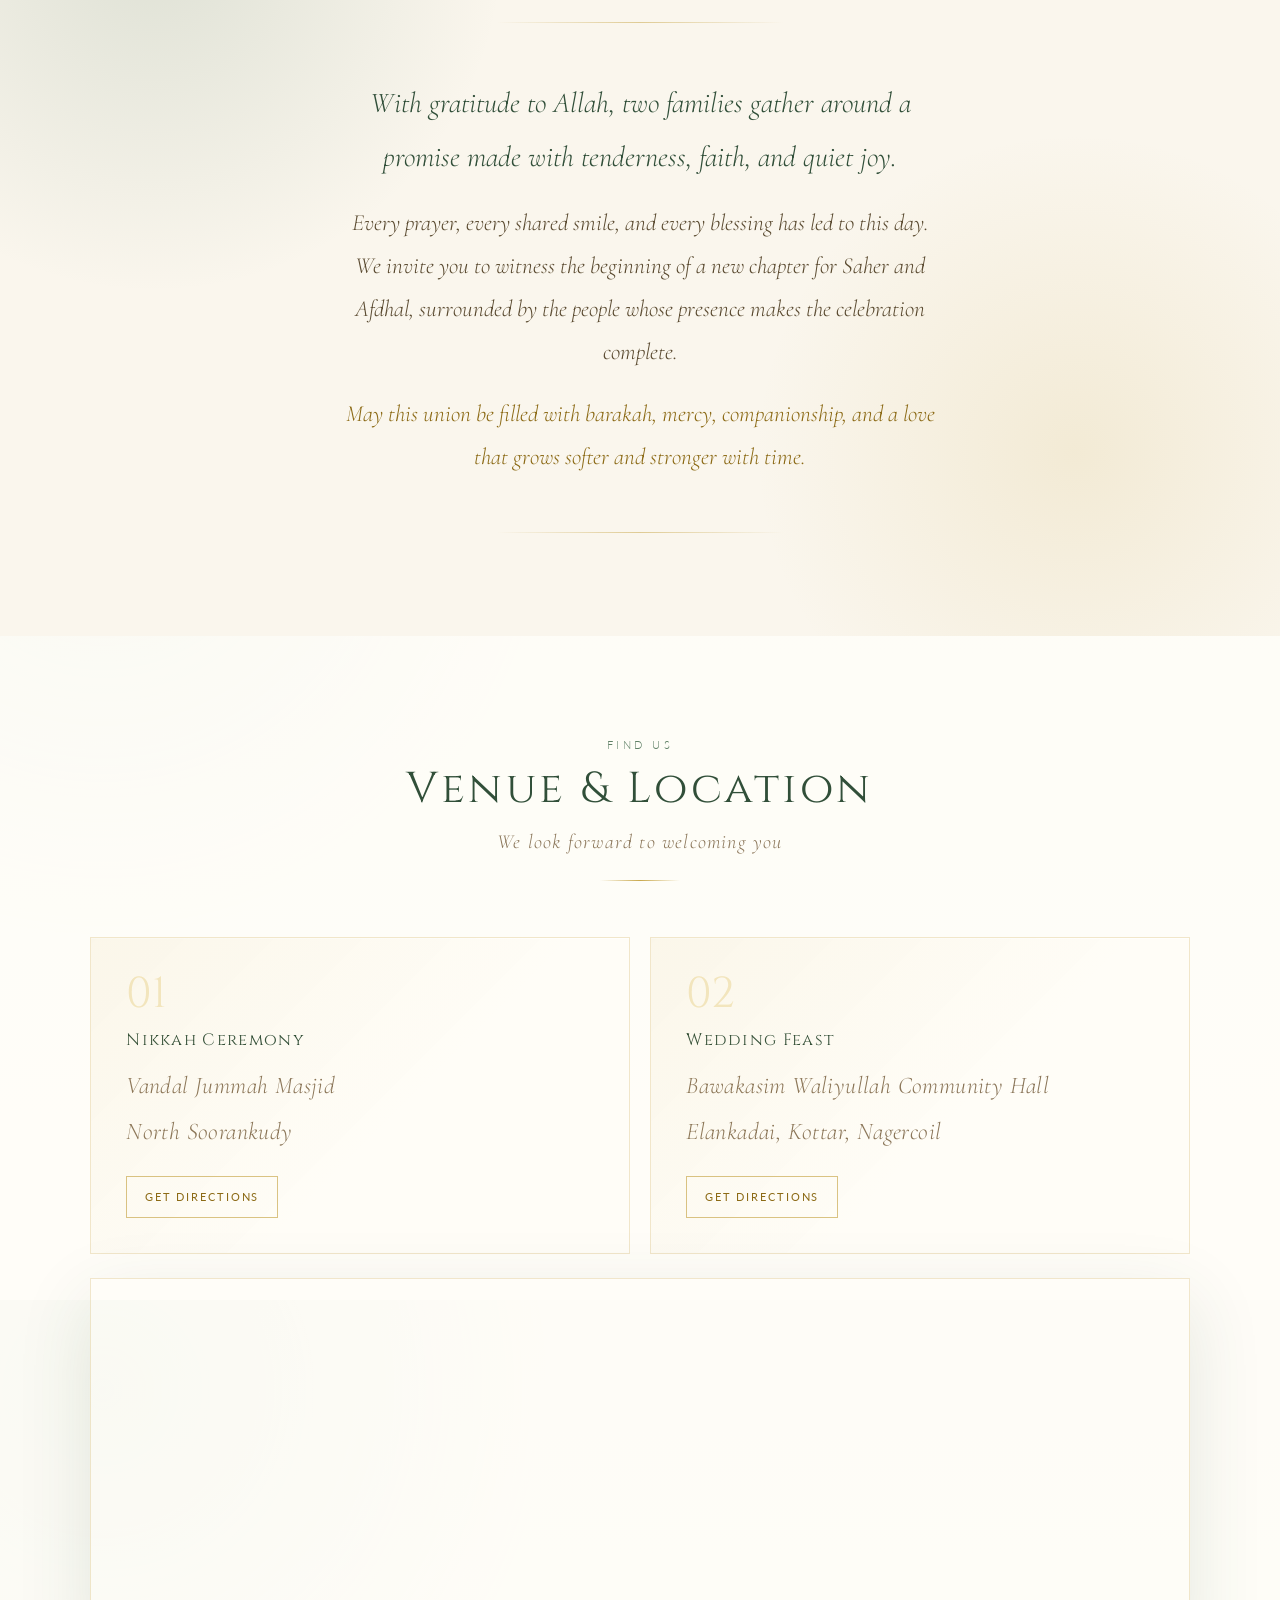
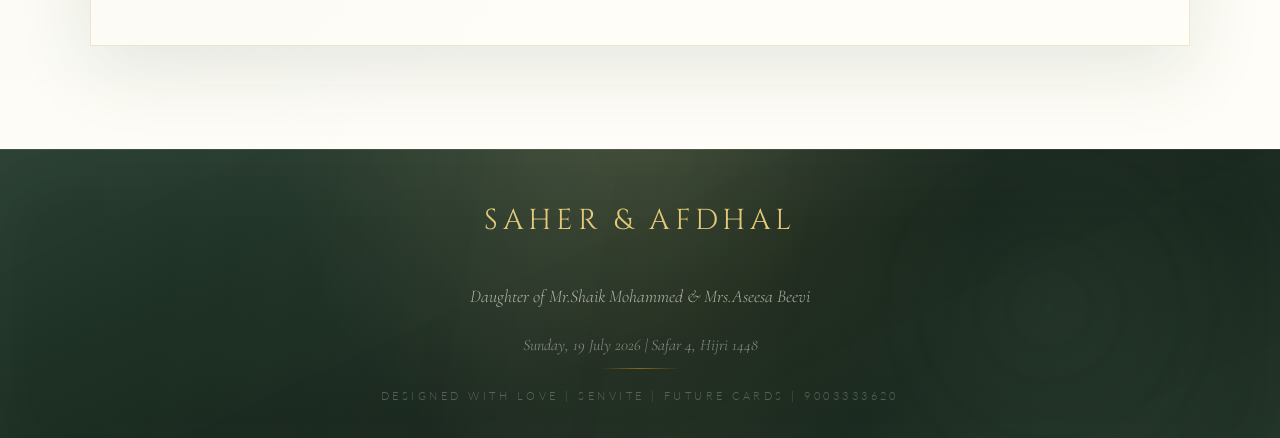
==== commit c83b0c74: "Remove groom parents info and finalize name swap" ====
--- a/index.html
+++ b/index.html
@@ -1,39 +1,23 @@
 <!DOCTYPE html>
 <html lang="en">
+
 <head>
   <meta charset="UTF-8">
   <meta name="viewport" content="width=device-width, initial-scale=1.0">
   <meta name="description" content="Saher and Afdhal wedding invitation">
   <title>Saher &amp; Afdhal | Wedding Invitation</title>
-
-  <!-- Social preview / Open Graph -->
-  <meta property="og:title" content="Saher &amp; Afdhal | Wedding Invitation">
-  <meta property="og:description" content="Join us in celebrating the wedding of Saher &amp; Afdhal — Sunday, 19 July 2026 | Nagercoil">
-  <meta property="og:type" content="website">
-  <meta property="og:url" content="https://saherweddinginvitation.vercel.app/">
-  <meta property="og:site_name" content="Saher &amp; Afdhal">
-  <meta property="og:locale" content="en_US">
-  <meta property="og:image" content="https://saherweddinginvitation.vercel.app/assets/social/social-preview-1200x630.jpg">
-  <meta property="og:image:alt" content="Saher &amp; Afdhal wedding invitation">
-
-  <!-- Twitter card -->
-  <meta name="twitter:card" content="summary_large_image">
-  <meta name="twitter:title" content="Saher &amp; Afdhal | Wedding Invitation">
-  <meta name="twitter:description" content="Join us in celebrating the wedding of Saher &amp; Afdhal — Sunday, 19 July 2026 | Nagercoil">
-  <meta name="twitter:image" content="https://saherweddinginvitation.vercel.app/assets/social/social-preview-1200x630.jpg">
-
-  <!-- Canonical -->
-  <link rel="canonical" href="https://saherweddinginvitation.vercel.app/">
-
   <link rel="preconnect" href="https://fonts.googleapis.com">
   <link rel="preconnect" href="https://fonts.gstatic.com" crossorigin>
-  <link href="https://fonts.googleapis.com/css2?family=Cinzel:wght@400;500;600&family=Cormorant+Garamond:ital,wght@0,400;0,500;1,400&family=Lato:wght@300;400;700&display=swap" rel="stylesheet">
+  <link
+    href="https://fonts.googleapis.com/css2?family=Cinzel:wght@400;500;600&family=Cormorant+Garamond:ital,wght@0,400;0,500;1,400&family=Lato:wght@300;400;700&display=swap"
+    rel="stylesheet">
   <link href="https://fonts.googleapis.com/css2?family=Noto+Nastaliq+Urdu:wght@400;700&display=swap" rel="stylesheet">
   <link href="https://fonts.googleapis.com/css2?family=Aref+Ruqaa:wght@400;700&display=swap" rel="stylesheet">
   <link rel="stylesheet" href="css/main.css">
   <link rel="stylesheet" href="css/animations.css">
   <link rel="stylesheet" href="css/responsive.css">
 </head>
+
 <body>
   <section class="mobile-unlock" id="mobile-unlock" aria-label="Cinematic invitation intro">
     <div class="unlock-aurora" aria-hidden="true">
@@ -47,7 +31,7 @@
 
     <div class="unlock-hero">
       <p class="unlock-subtitle">Together with their families</p>
-      <h1 class="unlock-names" aria-label="Afdhal and Saher">
+      <h1 class="unlock-names" aria-label="Saher and Afdhal">
         <span>SAHER</span>
         <em>&amp;</em>
         <span>AFDHAL</span>
@@ -67,8 +51,8 @@
         </div>
         <button class="unlock-handle" id="unlock-handle" type="button" aria-label="Slide to enter">
           <svg viewBox="0 0 24 24" fill="none" aria-hidden="true">
-            <path d="M8 5l7 7-7 7"/>
-            <path d="M13 5l7 7-7 7"/>
+            <path d="M8 5l7 7-7 7" />
+            <path d="M13 5l7 7-7 7" />
           </svg>
         </button>
       </div>
@@ -78,7 +62,7 @@
   <div id="progress" aria-hidden="true"></div>
 
   <nav class="site-nav" id="nav" aria-label="Primary navigation">
-    <a class="nav-brand" href="#hero" aria-label="Afdhal and Saher home">A &amp; S</a>
+    <a class="nav-brand" href="#hero" aria-label="Saher and Afdhal home">S &amp; A</a>
     <ul class="nav-links" id="nav-links">
       <li><a href="#details">Details</a></li>
       <li><a href="#countdown">Countdown</a></li>
@@ -86,7 +70,8 @@
       <li><a href="#story">Story</a></li>
       <li><a href="#location">Location</a></li>
     </ul>
-    <button class="nav-toggle" id="nav-toggle" type="button" aria-label="Open menu" aria-controls="nav-links" aria-expanded="false">
+    <button class="nav-toggle" id="nav-toggle" type="button" aria-label="Open menu" aria-controls="nav-links"
+      aria-expanded="false">
       <span></span><span></span><span></span>
     </button>
   </nav>
@@ -105,7 +90,7 @@
       </div>
 
       <div class="hero-calligraphy" id="arabic-bg" aria-hidden="true">
-       أفضال<br>ساهر
+        أفضال<br>ساهر
       </div>
 
       <div class="floating-lanterns" aria-hidden="true">
@@ -135,7 +120,8 @@
         </div>
       </div>
 
-      <button class="scroll-indicator" type="button" data-scroll-target="#details" aria-label="Scroll to wedding details">
+      <button class="scroll-indicator" type="button" data-scroll-target="#details"
+        aria-label="Scroll to wedding details">
         <span class="scroll-mouse"><span></span></span>
         <span class="scroll-text">scroll</span>
       </button>
@@ -151,7 +137,12 @@
         <div class="detail-cards">
           <article class="detail-card reveal">
             <div class="detail-icon" aria-hidden="true">
-              <svg viewBox="0 0 24 24" fill="none"><rect x="3" y="4" width="18" height="18" rx="2"/><line x1="16" y1="2" x2="16" y2="6"/><line x1="8" y1="2" x2="8" y2="6"/><line x1="3" y1="10" x2[...]
+              <svg viewBox="0 0 24 24" fill="none">
+                <rect x="3" y="4" width="18" height="18" rx="2" />
+                <line x1="16" y1="2" x2="16" y2="6" />
+                <line x1="8" y1="2" x2="8" y2="6" />
+                <line x1="3" y1="10" x2="21" y2="10" />
+              </svg>
             </div>
             <p class="detail-label">Date</p>
             <h3>Sunday, 19 July 2026</h3>
@@ -160,7 +151,10 @@
 
           <article class="detail-card reveal">
             <div class="detail-icon" aria-hidden="true">
-              <svg viewBox="0 0 24 24" fill="none"><circle cx="12" cy="12" r="10"/><polyline points="12 6 12 12 16 14"/></svg>
+              <svg viewBox="0 0 24 24" fill="none">
+                <circle cx="12" cy="12" r="10" />
+                <polyline points="12 6 12 12 16 14" />
+              </svg>
             </div>
             <p class="detail-label">Nikkah Ceremony</p>
             <h3>11:30 AM to 12:30 PM</h3>
@@ -169,7 +163,12 @@
 
           <article class="detail-card reveal">
             <div class="detail-icon" aria-hidden="true">
-              <svg viewBox="0 0 24 24" fill="none"><path d="M4 19h16"/><path d="M6 19v-7a6 6 0 0 1 12 0v7"/><path d="M9 19v-5h6v5"/><path d="M12 3v3"/></svg>
+              <svg viewBox="0 0 24 24" fill="none">
+                <path d="M4 19h16" />
+                <path d="M6 19v-7a6 6 0 0 1 12 0v7" />
+                <path d="M9 19v-5h6v5" />
+                <path d="M12 3v3" />
+              </svg>
             </div>
             <p class="detail-label">Wedding Feast</p>
             <h3>Following the Nikkah</h3>
@@ -185,10 +184,14 @@
         <h2 class="section-title section-title-light">Counting Down to Forever</h2>
         <p class="section-sub section-sub-light">The blessed day draws near</p>
         <div class="countdown-grid" aria-live="polite">
-          <div class="countdown-unit"><span class="count-num" id="cd-days">00</span><span class="count-label">Days</span></div>
-          <div class="countdown-unit"><span class="count-num" id="cd-hours">00</span><span class="count-label">Hours</span></div>
-          <div class="countdown-unit"><span class="count-num" id="cd-mins">00</span><span class="count-label">Minutes</span></div>
-          <div class="countdown-unit"><span class="count-num" id="cd-secs">00</span><span class="count-label">Seconds</span></div>
+          <div class="countdown-unit"><span class="count-num" id="cd-days">00</span><span
+              class="count-label">Days</span></div>
+          <div class="countdown-unit"><span class="count-num" id="cd-hours">00</span><span
+              class="count-label">Hours</span></div>
+          <div class="countdown-unit"><span class="count-num" id="cd-mins">00</span><span
+              class="count-label">Minutes</span></div>
+          <div class="countdown-unit"><span class="count-num" id="cd-secs">00</span><span
+              class="count-label">Seconds</span></div>
         </div>
       </div>
     </section>
@@ -200,8 +203,10 @@
         <blockquote class="verse-frame reveal">
           <span class="corner corner-tr"></span>
           <span class="corner corner-bl"></span>
-          <p class="verse-arabic">وَمِنْ آيَاتِهِ أَنْ خَلَقَ لَكُم مِّنْ أَنفُسِكُمْ أَزْوَاجًا لِّتَسْكُنُوا إِلَيْهَا[...]
-          <p class="verse-trans">And of His signs is that He created for you from yourselves mates that you may find tranquility in them; and He placed between you affection and mercy.</p>
+          <p class="verse-arabic">وَمِنْ آيَاتِهِ أَنْ خَلَقَ لَكُم مِّنْ أَنفُسِكُمْ أَزْوَاجًا لِّتَسْكُنُوا إِلَيْهَا
+            وَجَعَلَ بَيْنَكُم مَّوَدَّةً وَرَحْمَةً</p>
+          <p class="verse-trans">And of His signs is that He created for you from yourselves mates that you may find
+            tranquility in them; and He placed between you affection and mercy.</p>
           <cite>Quran 30:21 | Surah Ar-Rum</cite>
         </blockquote>
       </div>
@@ -216,9 +221,13 @@
         <div class="divider-gold"></div>
 
         <div class="story-copy reveal">
-          <p class="story-lead">With gratitude to Allah, two families gather around a promise made with tenderness, faith, and quiet joy.</p>
-          <p>Every prayer, every shared smile, and every blessing has led to this day. We invite you to witness the beginning of a new chapter for Afdhal and Saher, surrounded by the people whose[...]
-          <p class="story-quote">May this union be filled with barakah, mercy, companionship, and a love that grows softer and stronger with time.</p>
+          <p class="story-lead">With gratitude to Allah, two families gather around a promise made with tenderness,
+            faith, and quiet joy.</p>
+          <p>Every prayer, every shared smile, and every blessing has led to this day. We invite you to witness the
+            beginning of a new chapter for Saher and Afdhal, surrounded by the people whose presence makes the
+            celebration complete.</p>
+          <p class="story-quote">May this union be filled with barakah, mercy, companionship, and a love that grows
+            softer and stronger with time.</p>
         </div>
       </div>
     </section>
@@ -235,18 +244,23 @@
             <span>01</span>
             <h3>Nikkah Ceremony</h3>
             <p>Vandal Jummah Masjid<br>North Soorankudy</p>
-            <a class="luxury-link" href="https://maps.app.goo.gl/Fu7reGCavdqKvELa7" target="_blank" rel="noreferrer">Get Directions</a>
+            <a class="luxury-link" href="https://maps.app.goo.gl/Fu7reGCavdqKvELa7" target="_blank" rel="noreferrer">Get
+              Directions</a>
           </article>
           <article class="loc-card reveal">
             <span>02</span>
             <h3>Wedding Feast</h3>
             <p>Bawakasim Waliyullah Community Hall<br>Elankadai, Kottar, Nagercoil</p>
-            <a class="luxury-link" href="https://maps.app.goo.gl/wuPs4eBbfycuxSdr9" target="_blank" rel="noreferrer">Get Directions</a>
+            <a class="luxury-link" href="https://maps.app.goo.gl/wuPs4eBbfycuxSdr9" target="_blank" rel="noreferrer">Get
+              Directions</a>
           </article>
         </div>
 
         <div class="map-wrap reveal">
-          <iframe src="https://www.google.com/maps/embed?pb=!1m18!1m12!1m3!1d3949.401475493828!2d77.4443843!3d8.162244!2m3!1f0!2f0!3f0!3m2!1i1024!2i768!4f13.1!3m3!1m2!1s0x3b04f10c89816d77%3A0x3e1[...]
+          <iframe
+            src="https://www.google.com/maps/embed?pb=!1m18!1m12!1m3!1d3949.401475493828!2d77.4443843!3d8.162244!2m3!1f0!2f0!3f0!3m2!1i1024!2i768!4f13.1!3m3!1m2!1s0x3b04f10c89816d77%3A0x3e15342ee7b53de5!2sBava%20Kasim%20Waliyullah%20Community%20Hall!5e0!3m2!1sen!2sin!4v1778334446871!5m2!1sen!2sin"
+            loading="lazy" allowfullscreen referrerpolicy="no-referrer-when-downgrade"
+            title="Bava Kasim Waliyullah Community Hall map"></iframe>
         </div>
       </div>
     </section>
@@ -256,7 +270,7 @@
   <footer class="site-footer">
     <div class="footer-names">SAHER &amp; AFDHAL</div>
     <p class="footer-parent-names">
-      Daughter of Mr.Shaik Mohammed &amp; Mrs.Aseesa Beevi
+      <br>Daughter of Mr.Shaik Mohammed &amp; Mrs.Aseesa Beevi<br>
     </p>
     <div class="footer-date">Sunday, 19 July 2026 | Safar 4, Hijri 1448</div>
 
@@ -265,8 +279,11 @@
   </footer>
 
   <button id="music-btn" type="button" title="Toggle ambient music" aria-label="Toggle ambient music">
-    <svg id="music-icon" viewBox="0 0 24 24" fill="none" stroke-width="1.5" stroke-linecap="round" stroke-linejoin="round" aria-hidden="true">
-      <path d="M9 18V5l12-2v13"/><circle cx="6" cy="18" r="3"/><circle cx="18" cy="16" r="3"/>
+    <svg id="music-icon" viewBox="0 0 24 24" fill="none" stroke-width="1.5" stroke-linecap="round"
+      stroke-linejoin="round" aria-hidden="true">
+      <path d="M9 18V5l12-2v13" />
+      <circle cx="6" cy="18" r="3" />
+      <circle cx="18" cy="16" r="3" />
     </svg>
   </button>
   <audio id="introAudio" preload="auto">
@@ -277,4 +294,5 @@
   <script src="js/animations.js" defer></script>
   <script src="js/main.js" defer></script>
 </body>
-</html>
+
+</html>
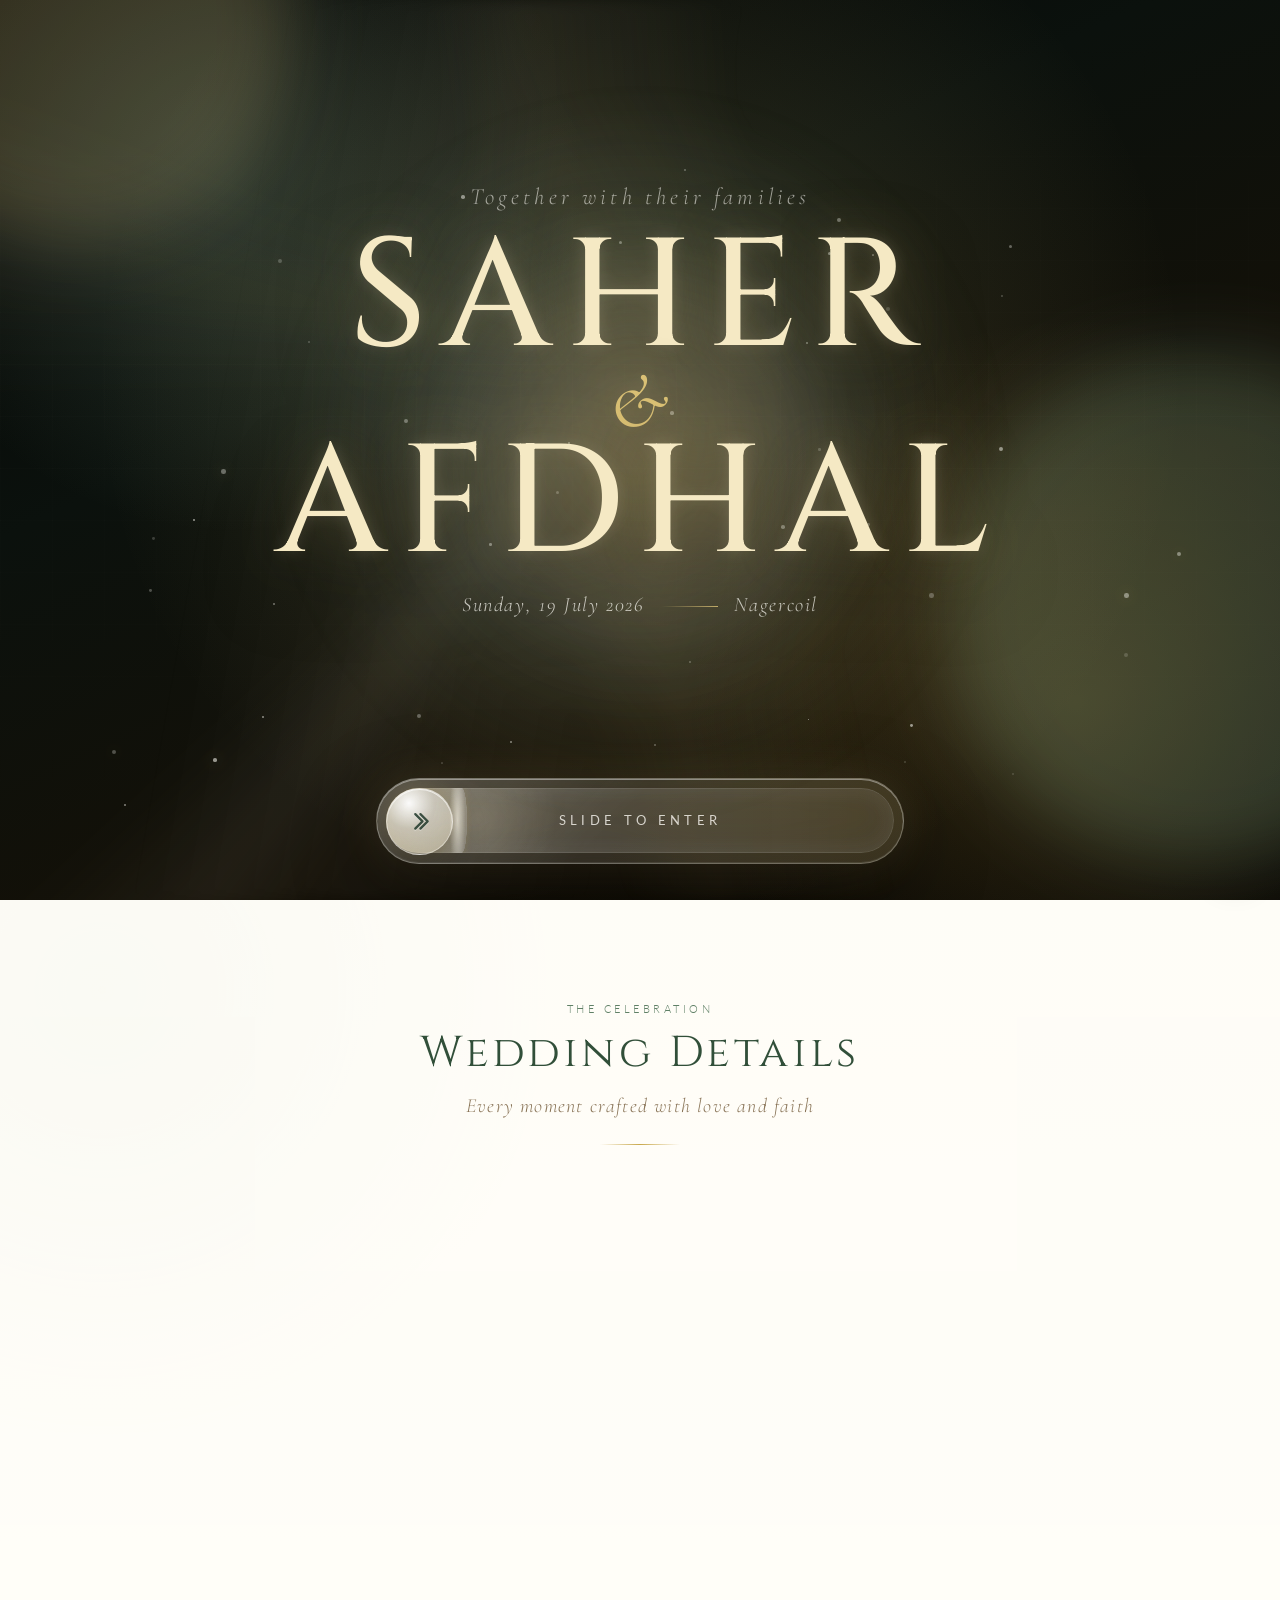
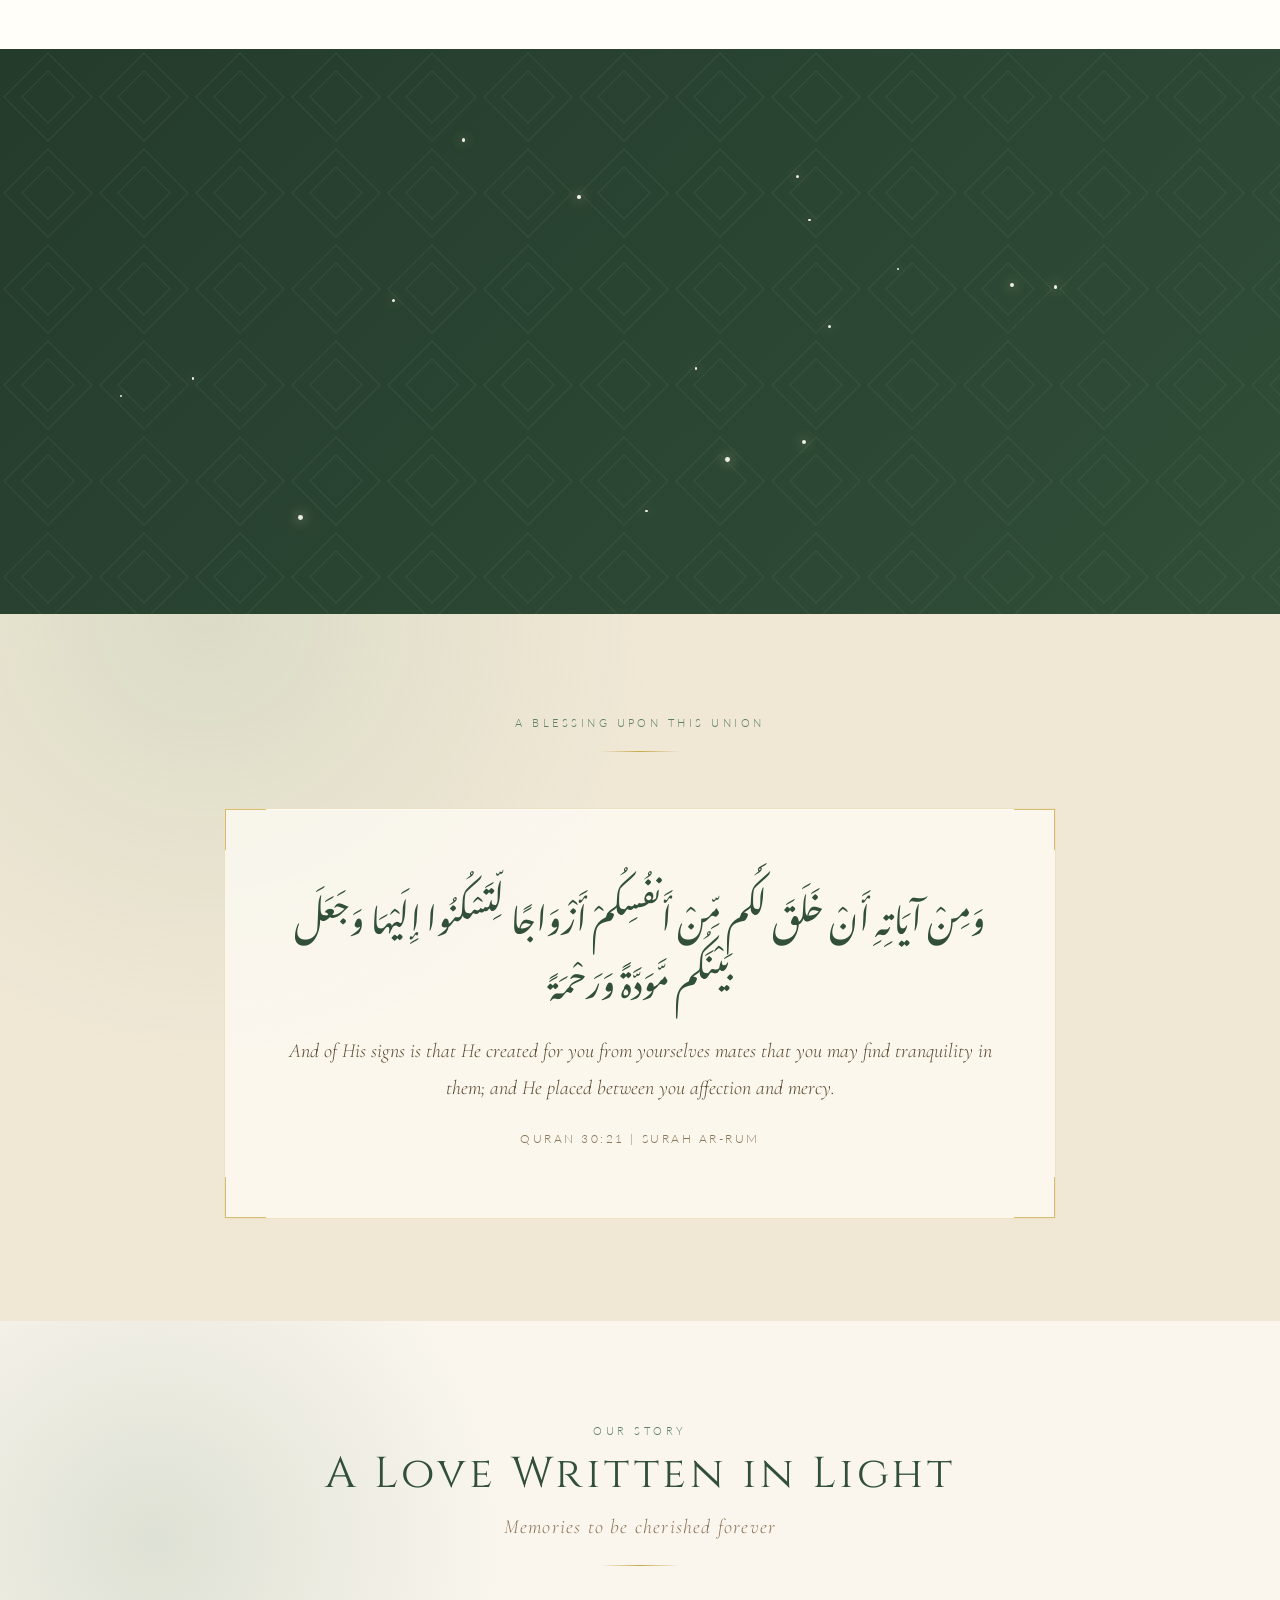
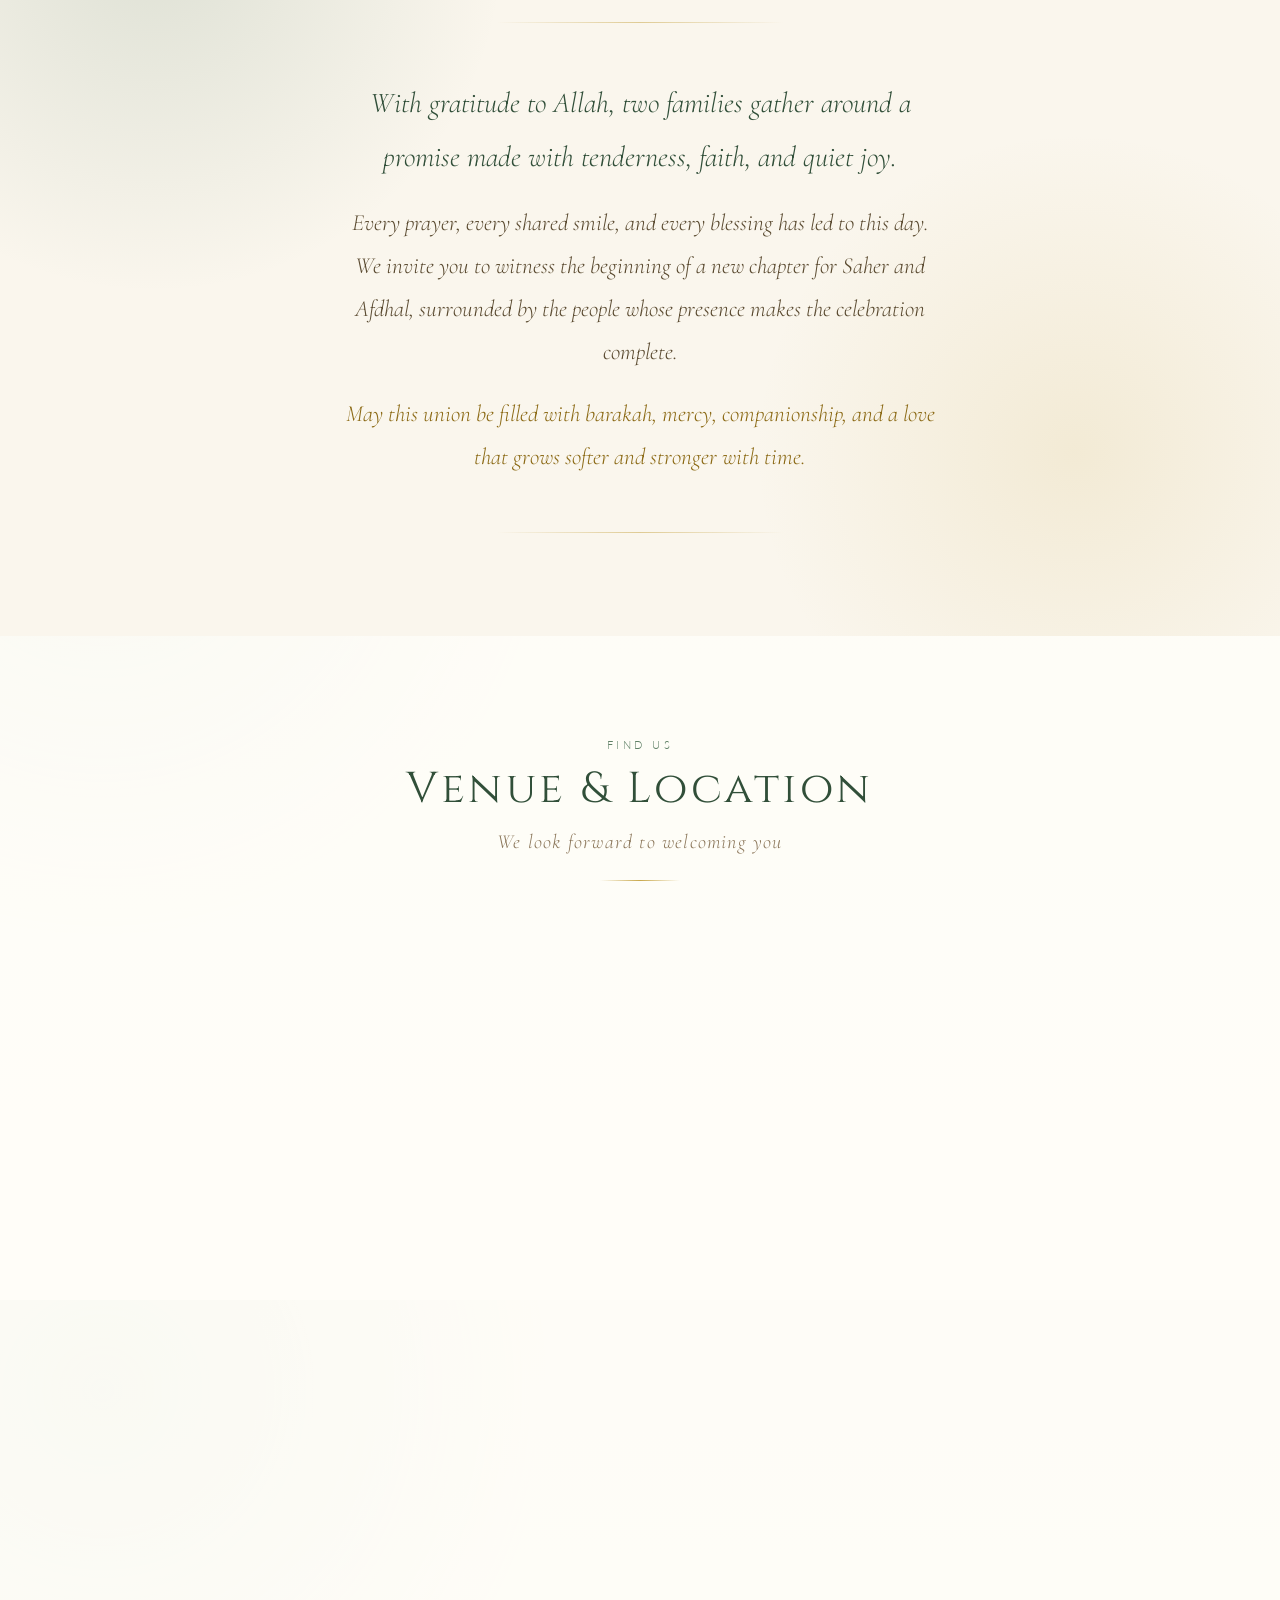
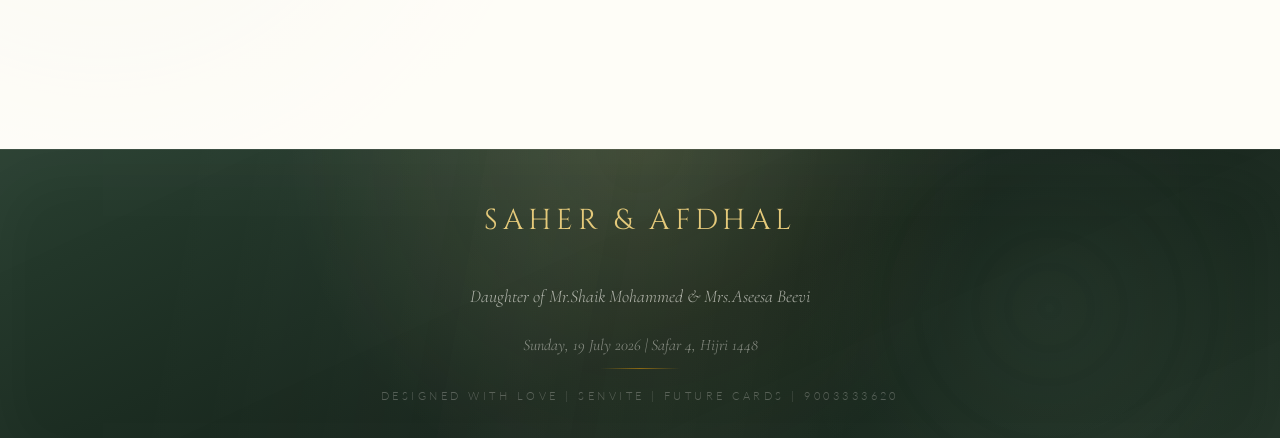
==== commit 8c3483b6: "Update wedding feast details to mehandi event" ====
--- a/index.html
+++ b/index.html
@@ -1,4 +1,4 @@
-<!DOCTYPE html>
+  <!DOCTYPE html>
 <html lang="en">
 
 <head>
@@ -249,9 +249,9 @@
           </article>
           <article class="loc-card reveal">
             <span>02</span>
-            <h3>Wedding Feast</h3>
-            <p>Bawakasim Waliyullah Community Hall<br>Elankadai, Kottar, Nagercoil</p>
-            <a class="luxury-link" href="https://maps.app.goo.gl/wuPs4eBbfycuxSdr9" target="_blank" rel="noreferrer">Get
+            <h3>Mehandi</h3>
+            <p>Jummah Masjid<br>Peruvilai</p>
+            <a class="luxury-link" href="https://maps.app.goo.gl/NmaRthPkWnetFypF9?g_st=aw" target="_blank" rel="noreferrer">Get
               Directions</a>
           </article>
         </div>
@@ -295,4 +295,4 @@
   <script src="js/main.js" defer></script>
 </body>
 
-</html>+</html>
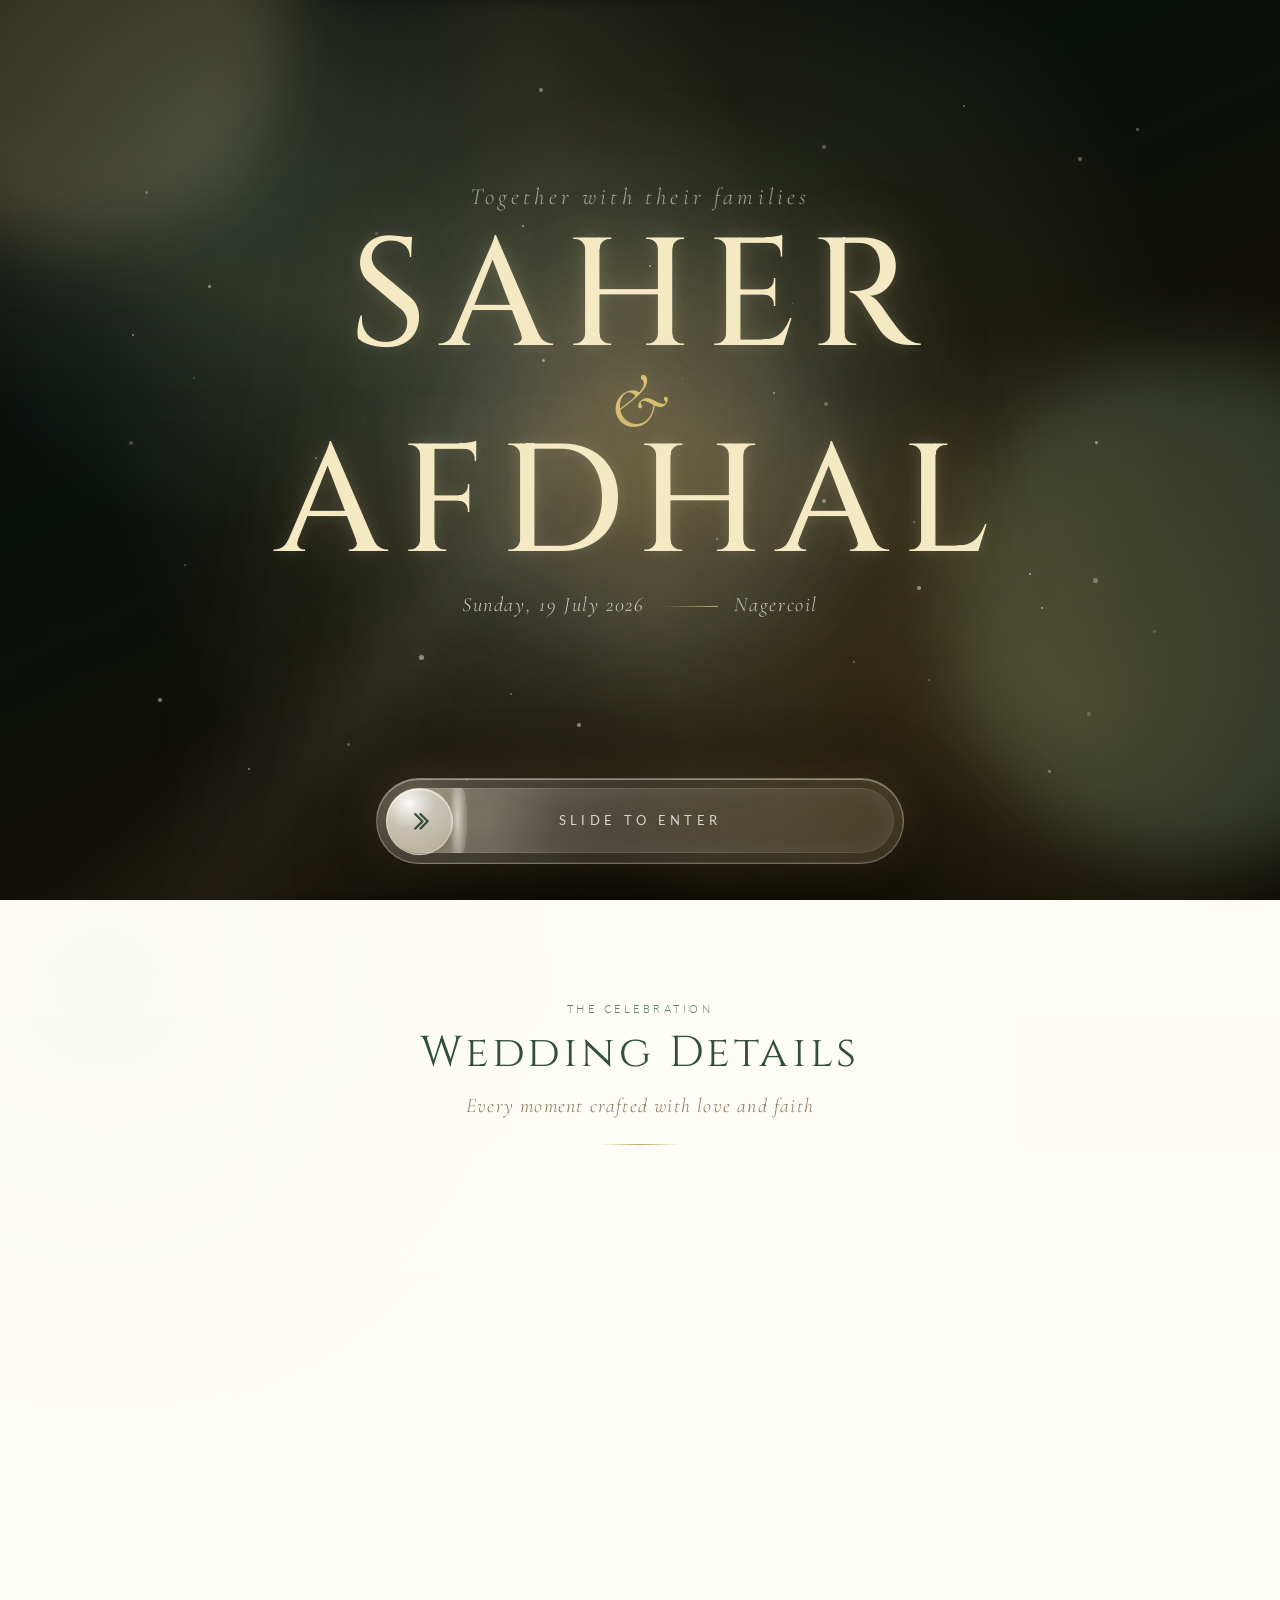
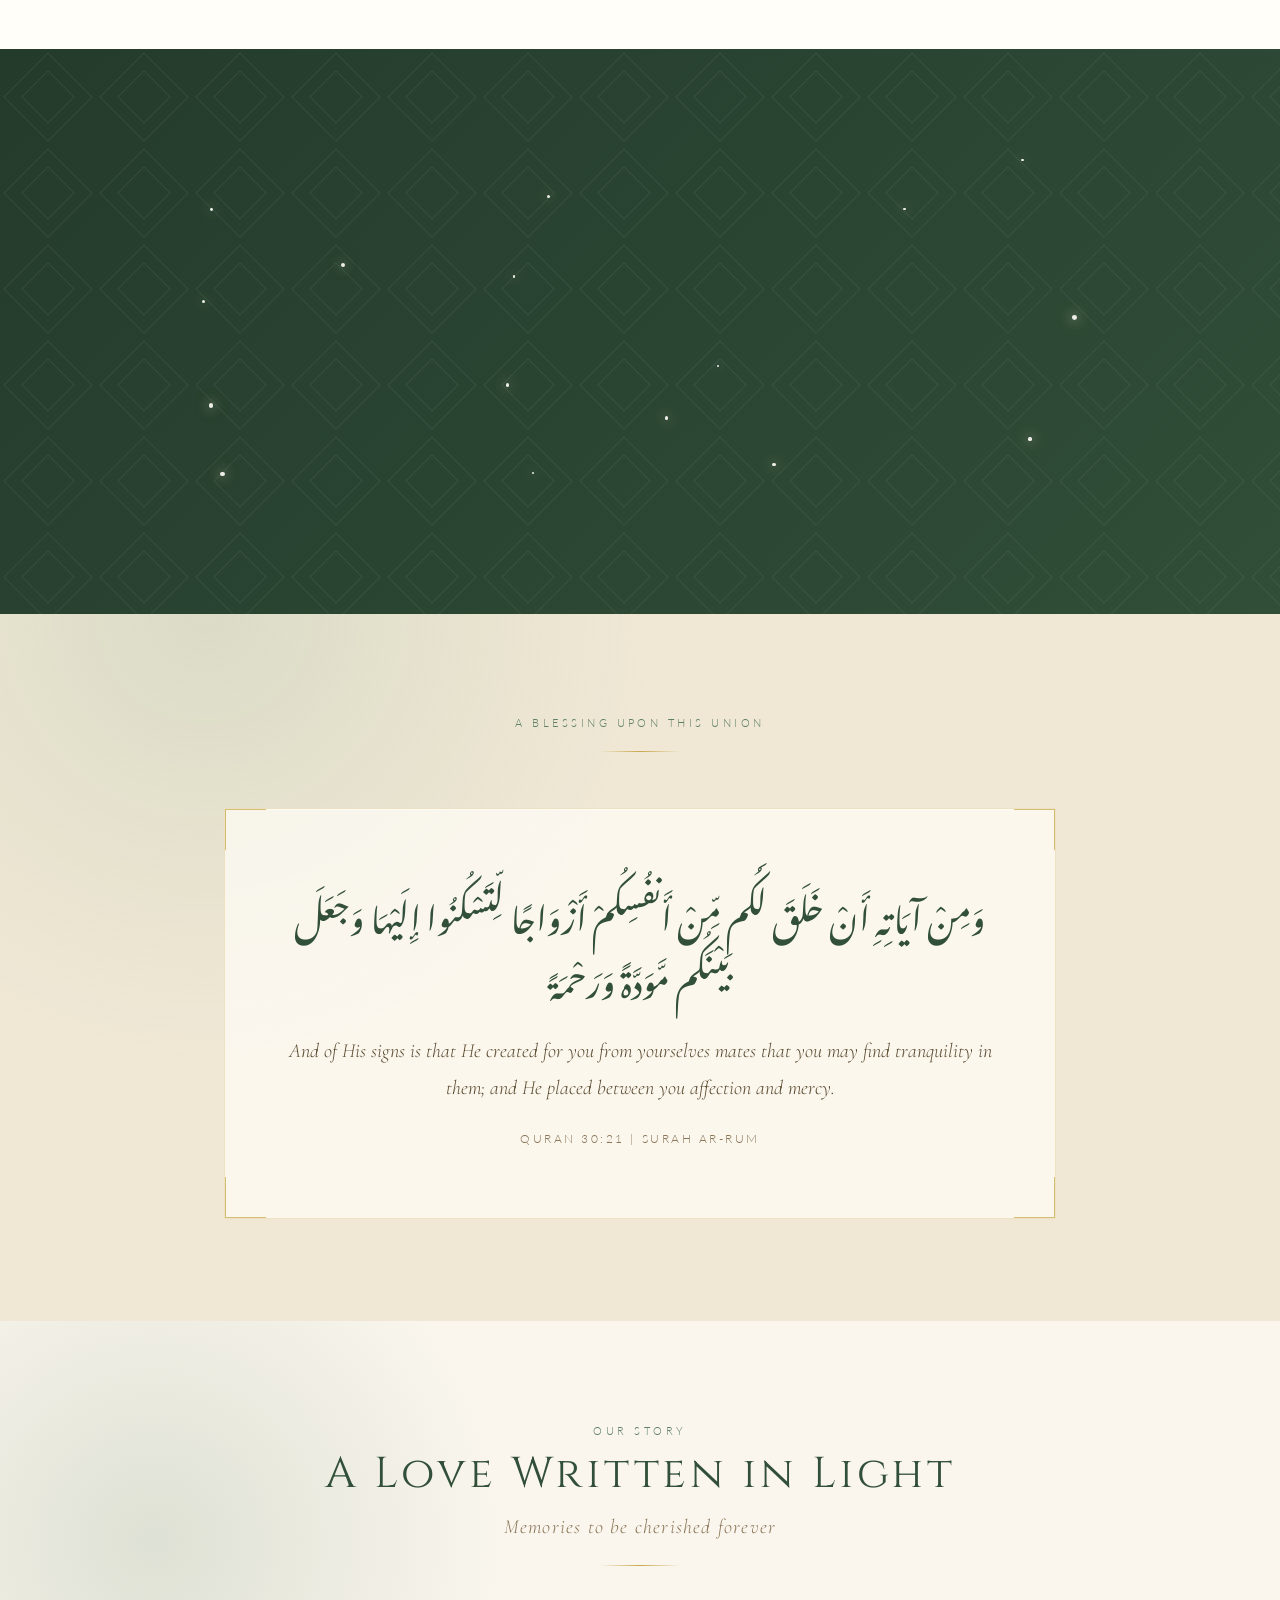
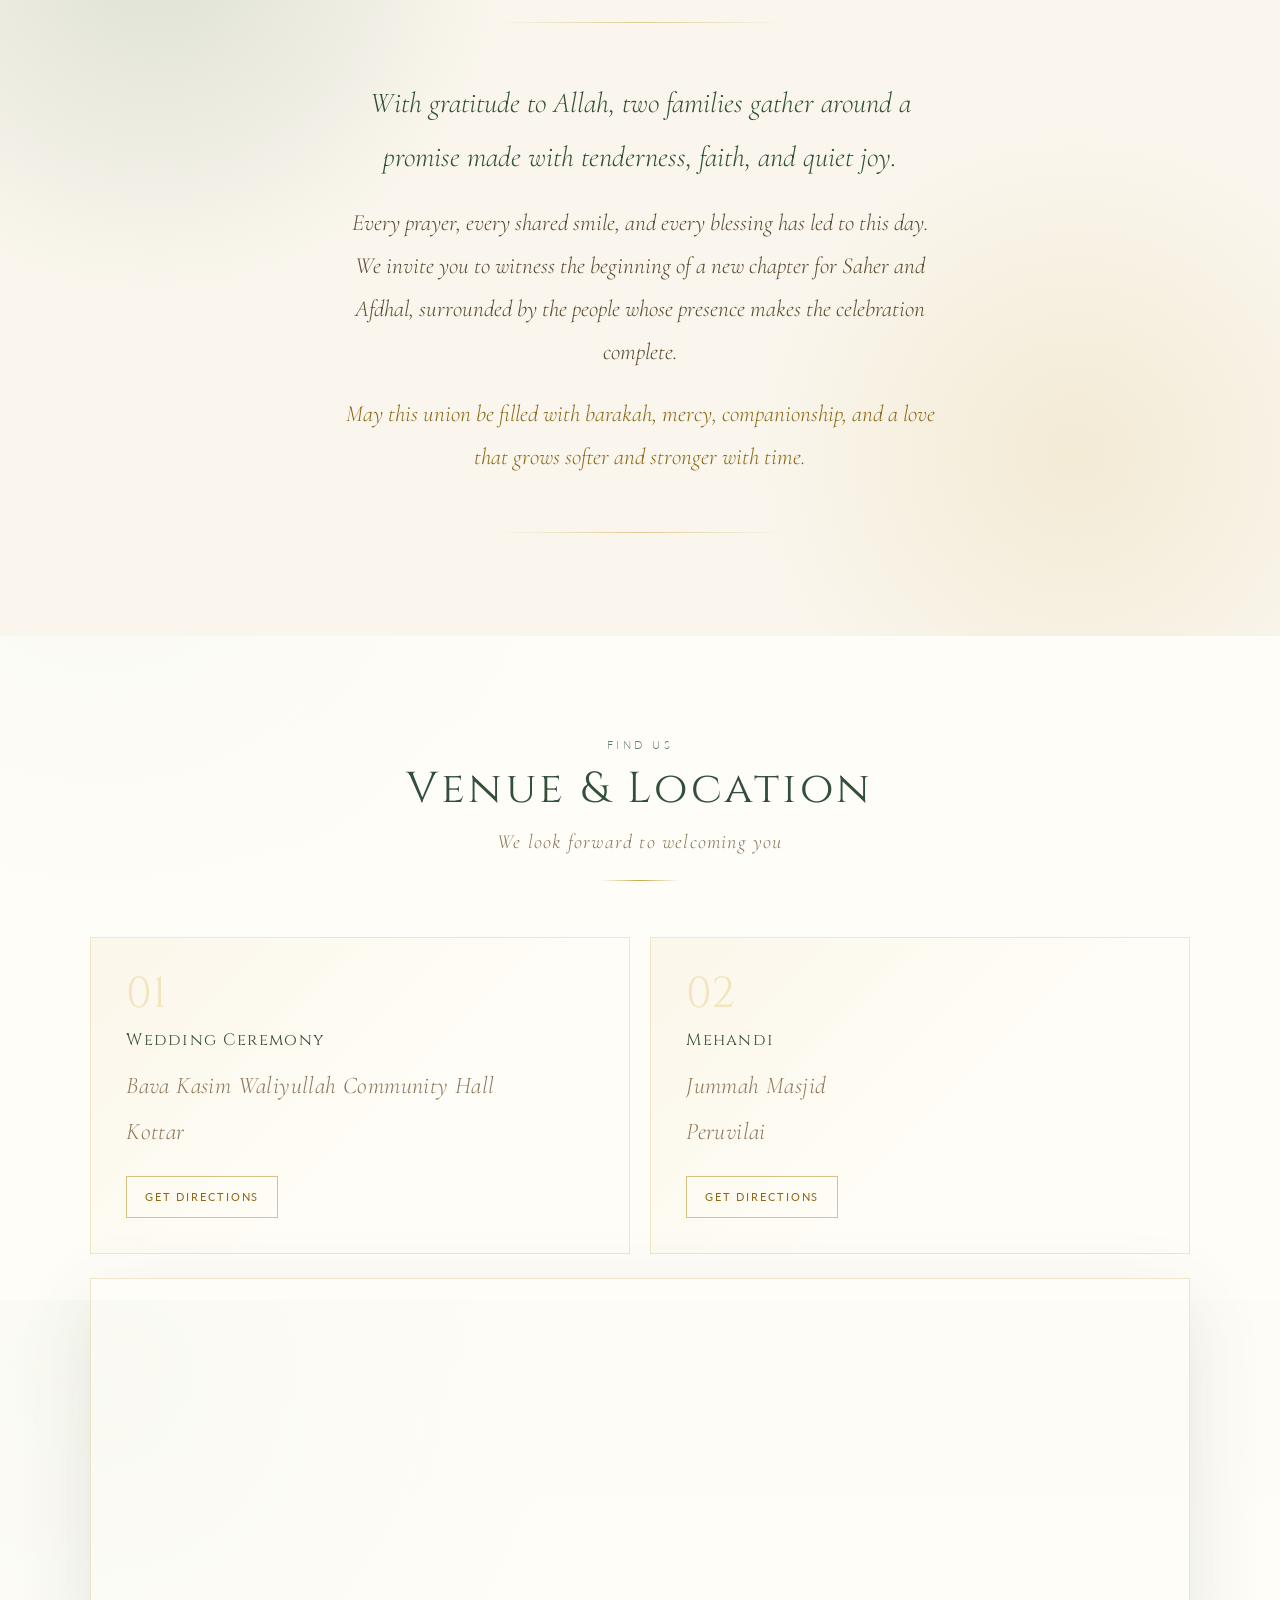
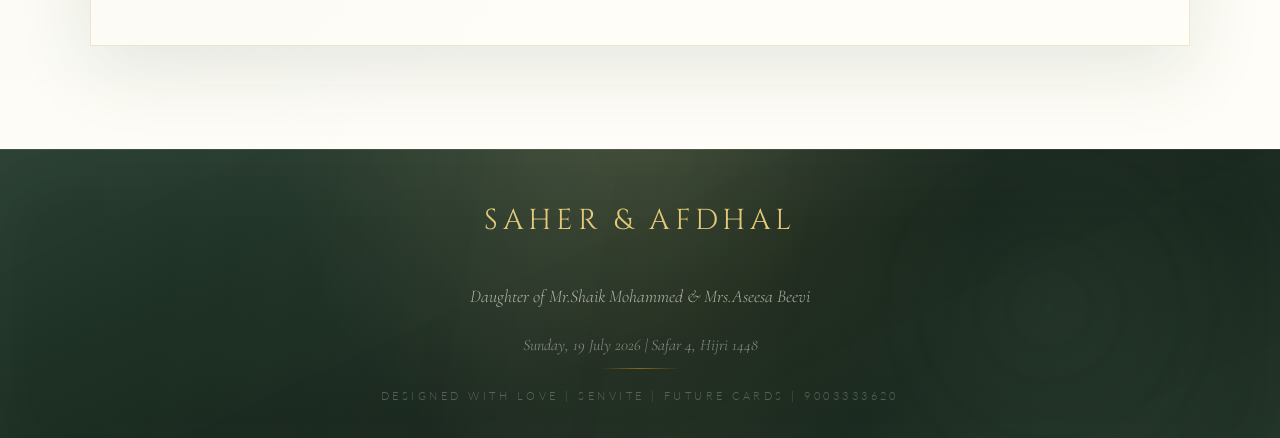
==== commit 062126fd: "Update ceremony details in index.html" ====
--- a/index.html
+++ b/index.html
@@ -242,9 +242,9 @@
         <div class="location-cards">
           <article class="loc-card reveal">
             <span>01</span>
-            <h3>Nikkah Ceremony</h3>
-            <p>Vandal Jummah Masjid<br>North Soorankudy</p>
-            <a class="luxury-link" href="https://maps.app.goo.gl/Fu7reGCavdqKvELa7" target="_blank" rel="noreferrer">Get
+            <h3>Wedding Ceremony</h3>
+            <p>Bava Kasim Waliyullah Community Hall<br>Kottar</p>
+            <a class="luxury-link" href="https://maps.app.goo.gl/FMW9myU2BBECAM8P6?g_st=ac" target="_blank" rel="noreferrer">Get
               Directions</a>
           </article>
           <article class="loc-card reveal">
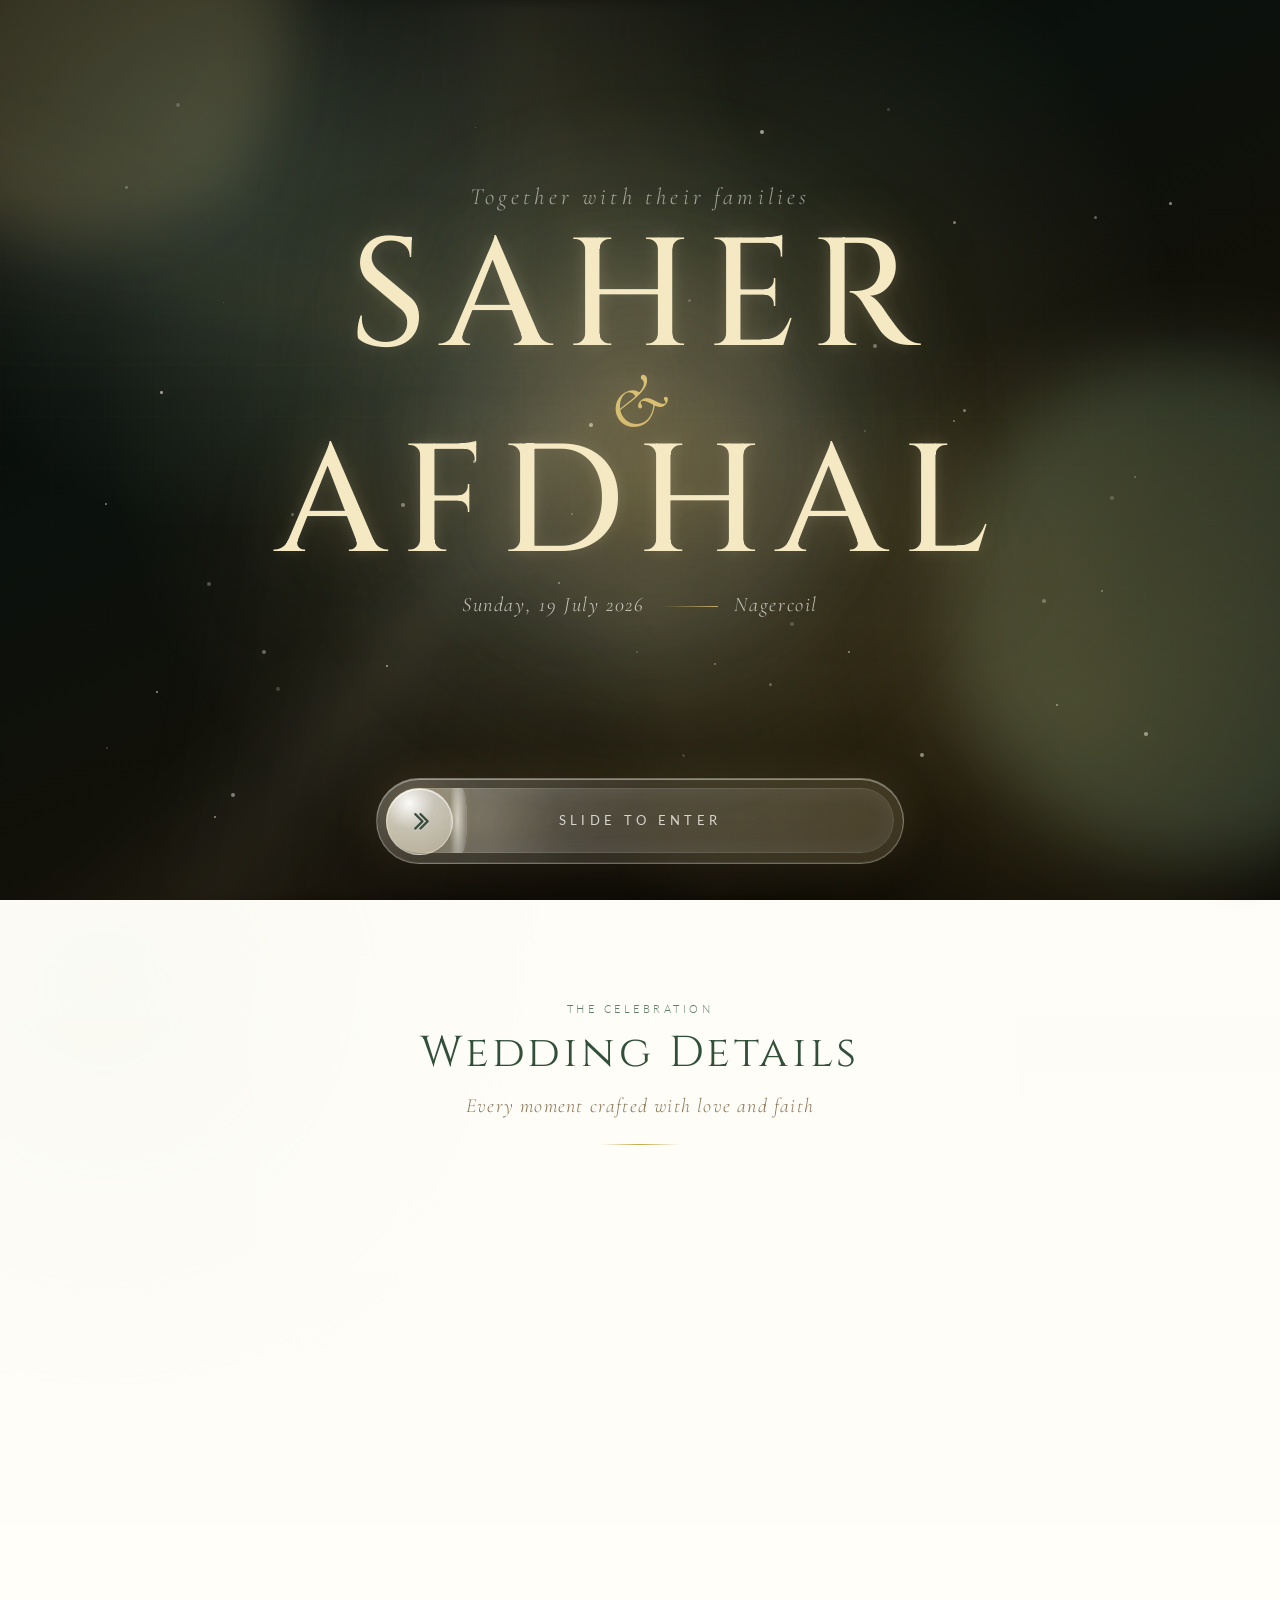
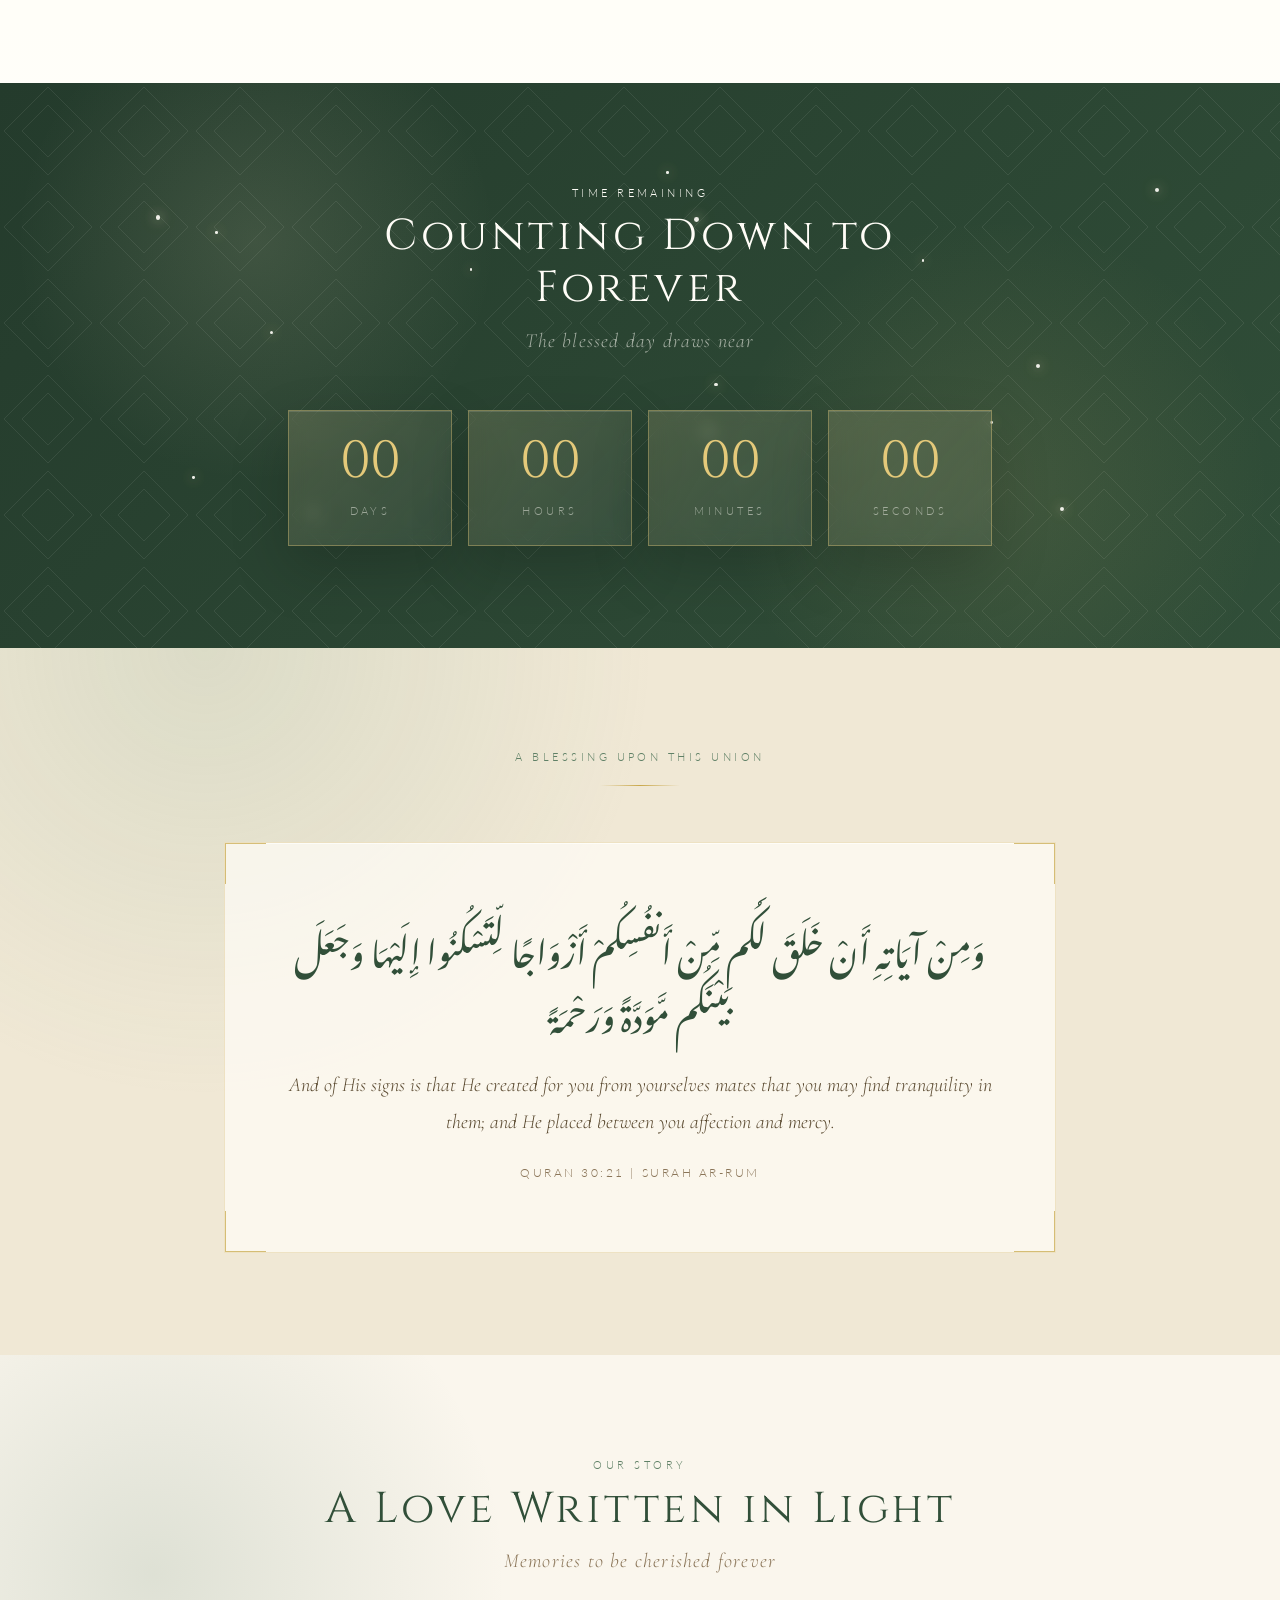
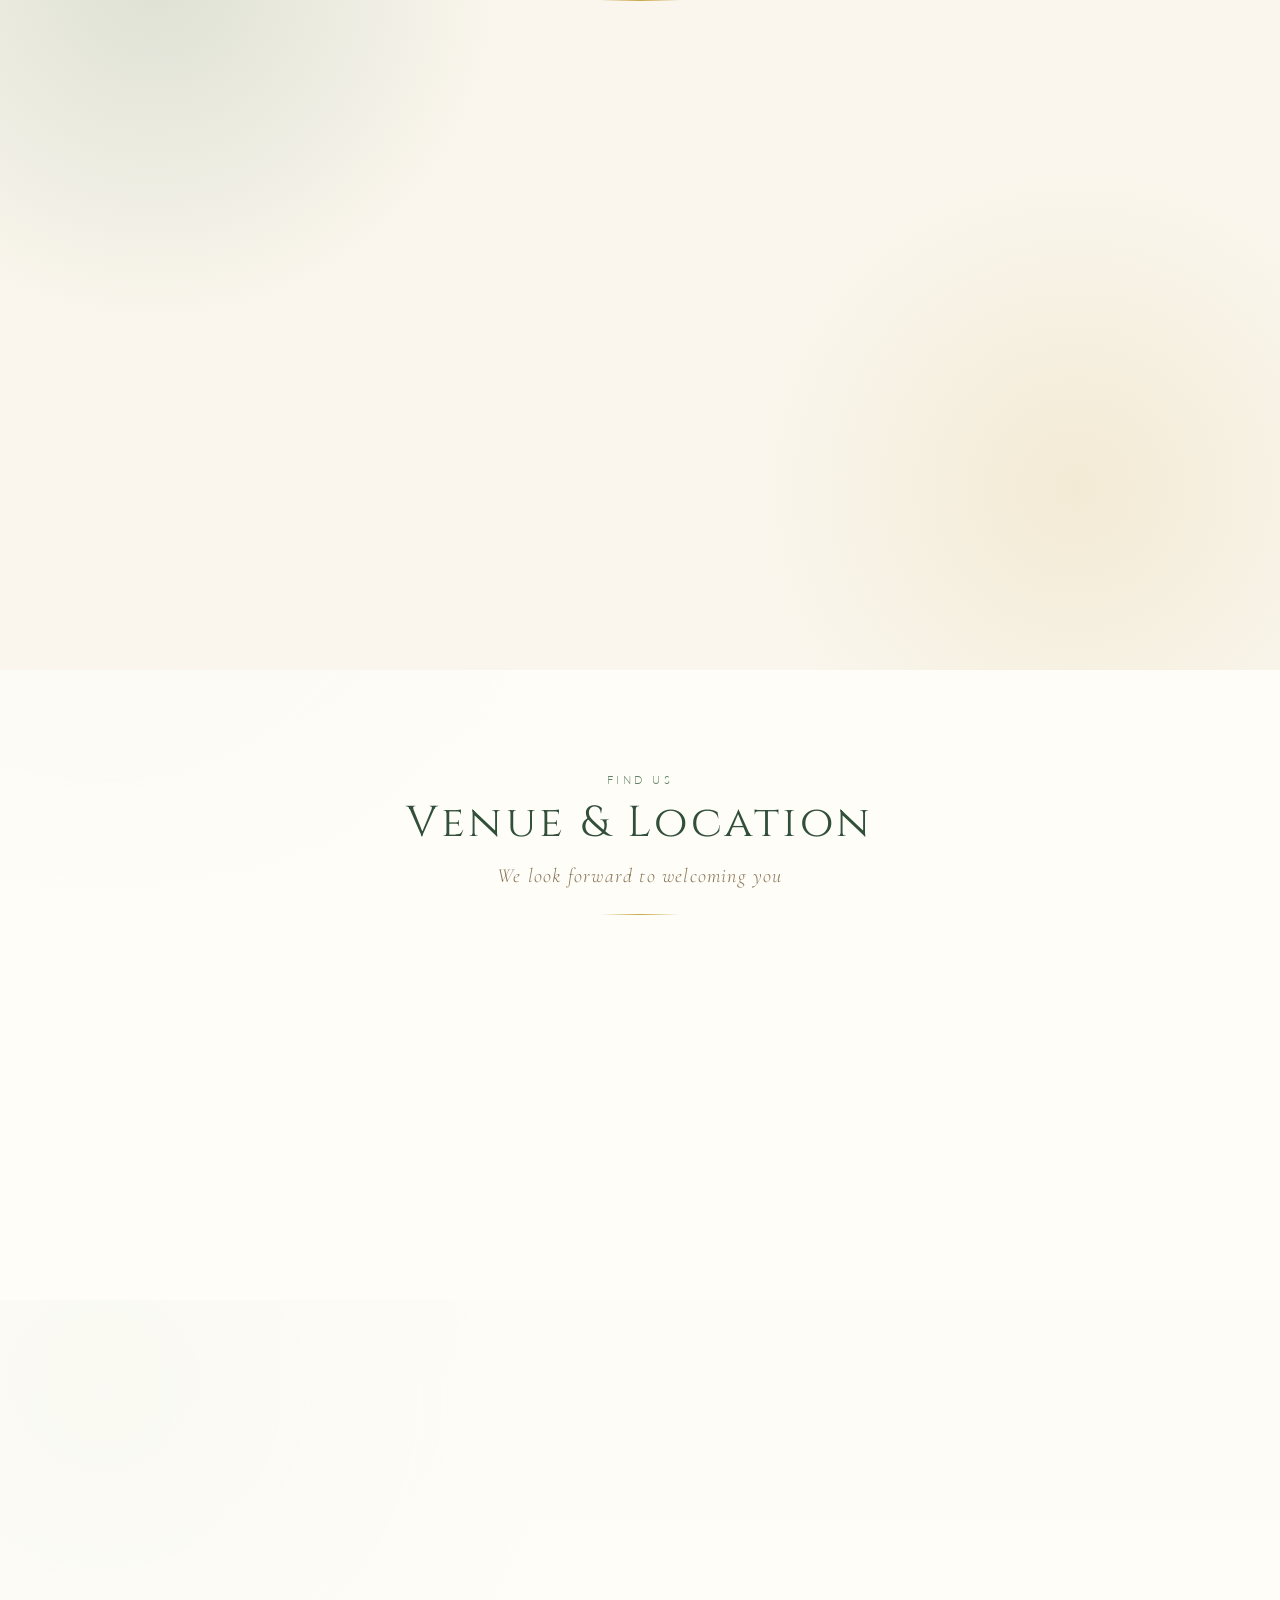
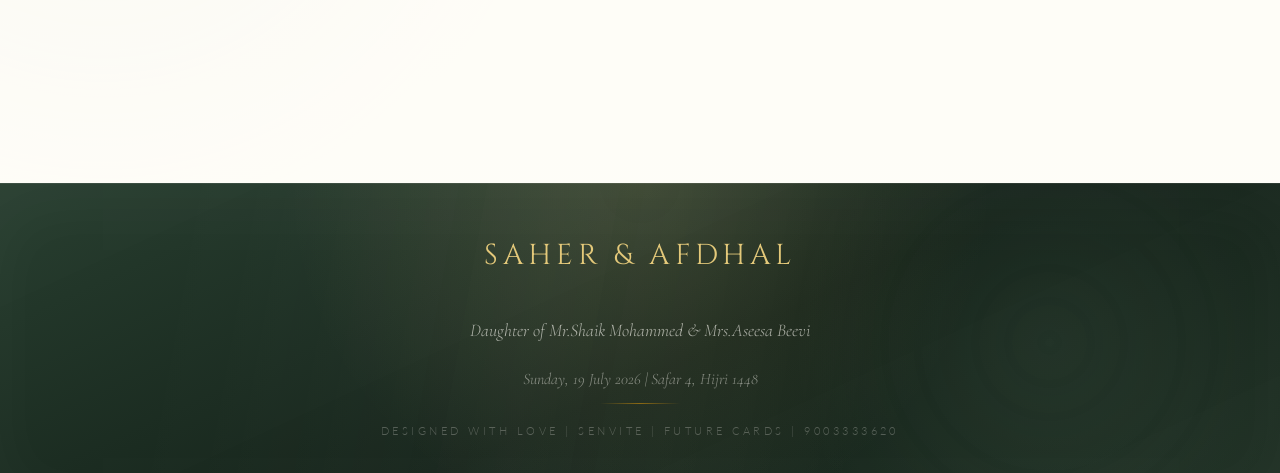
==== commit ceb5ad42: "Update event details for Mehandi and Wedding Ceremony" ====
--- a/index.html
+++ b/index.html
@@ -156,9 +156,10 @@
                 <polyline points="12 6 12 12 16 14" />
               </svg>
             </div>
-            <p class="detail-label">Nikkah Ceremony</p>
-            <h3>11:30 AM to 12:30 PM</h3>
-            <p>Vandal Jummah Masjid<br>North Soorankudy</p>
+            <p class="detail-label">Mehandi</p>
+            <h3>18 July 2026</h3>
+            <h3>5:00 PM to 9:00 PM</h3>
+            <p>Jummah Masjid<br>Peruvilai</p>
           </article>
 
           <article class="detail-card reveal">
@@ -170,8 +171,9 @@
                 <path d="M12 3v3" />
               </svg>
             </div>
-            <p class="detail-label">Wedding Feast</p>
-            <h3>Following the Nikkah</h3>
+            <p class="detail-label">Wedding Ceremony</p>
+            <h3>19 July 2026</h3>
+            <h3>11:30 AM to 2:00 PM</h3>
             <p>Bawakasim Waliyullah Community Hall<br>Elankadai, Kottar, Nagercoil</p>
           </article>
         </div>
